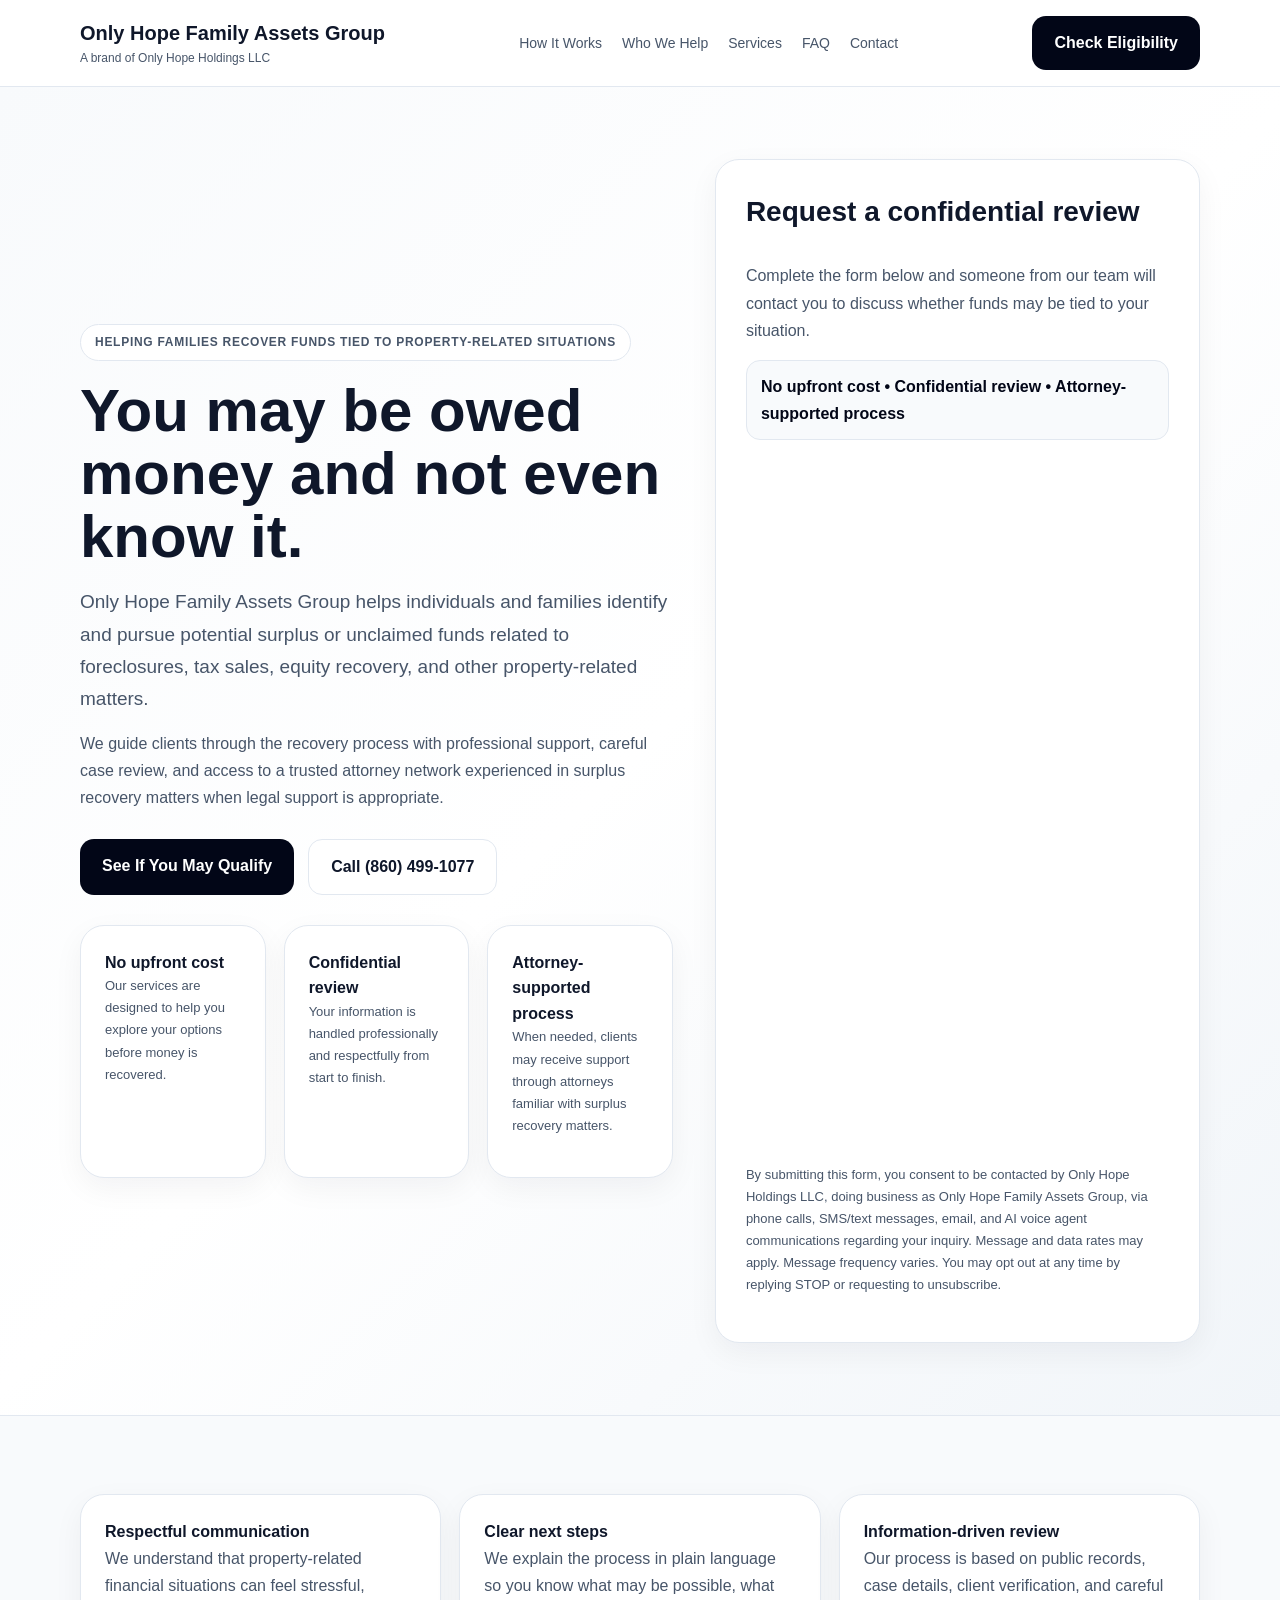
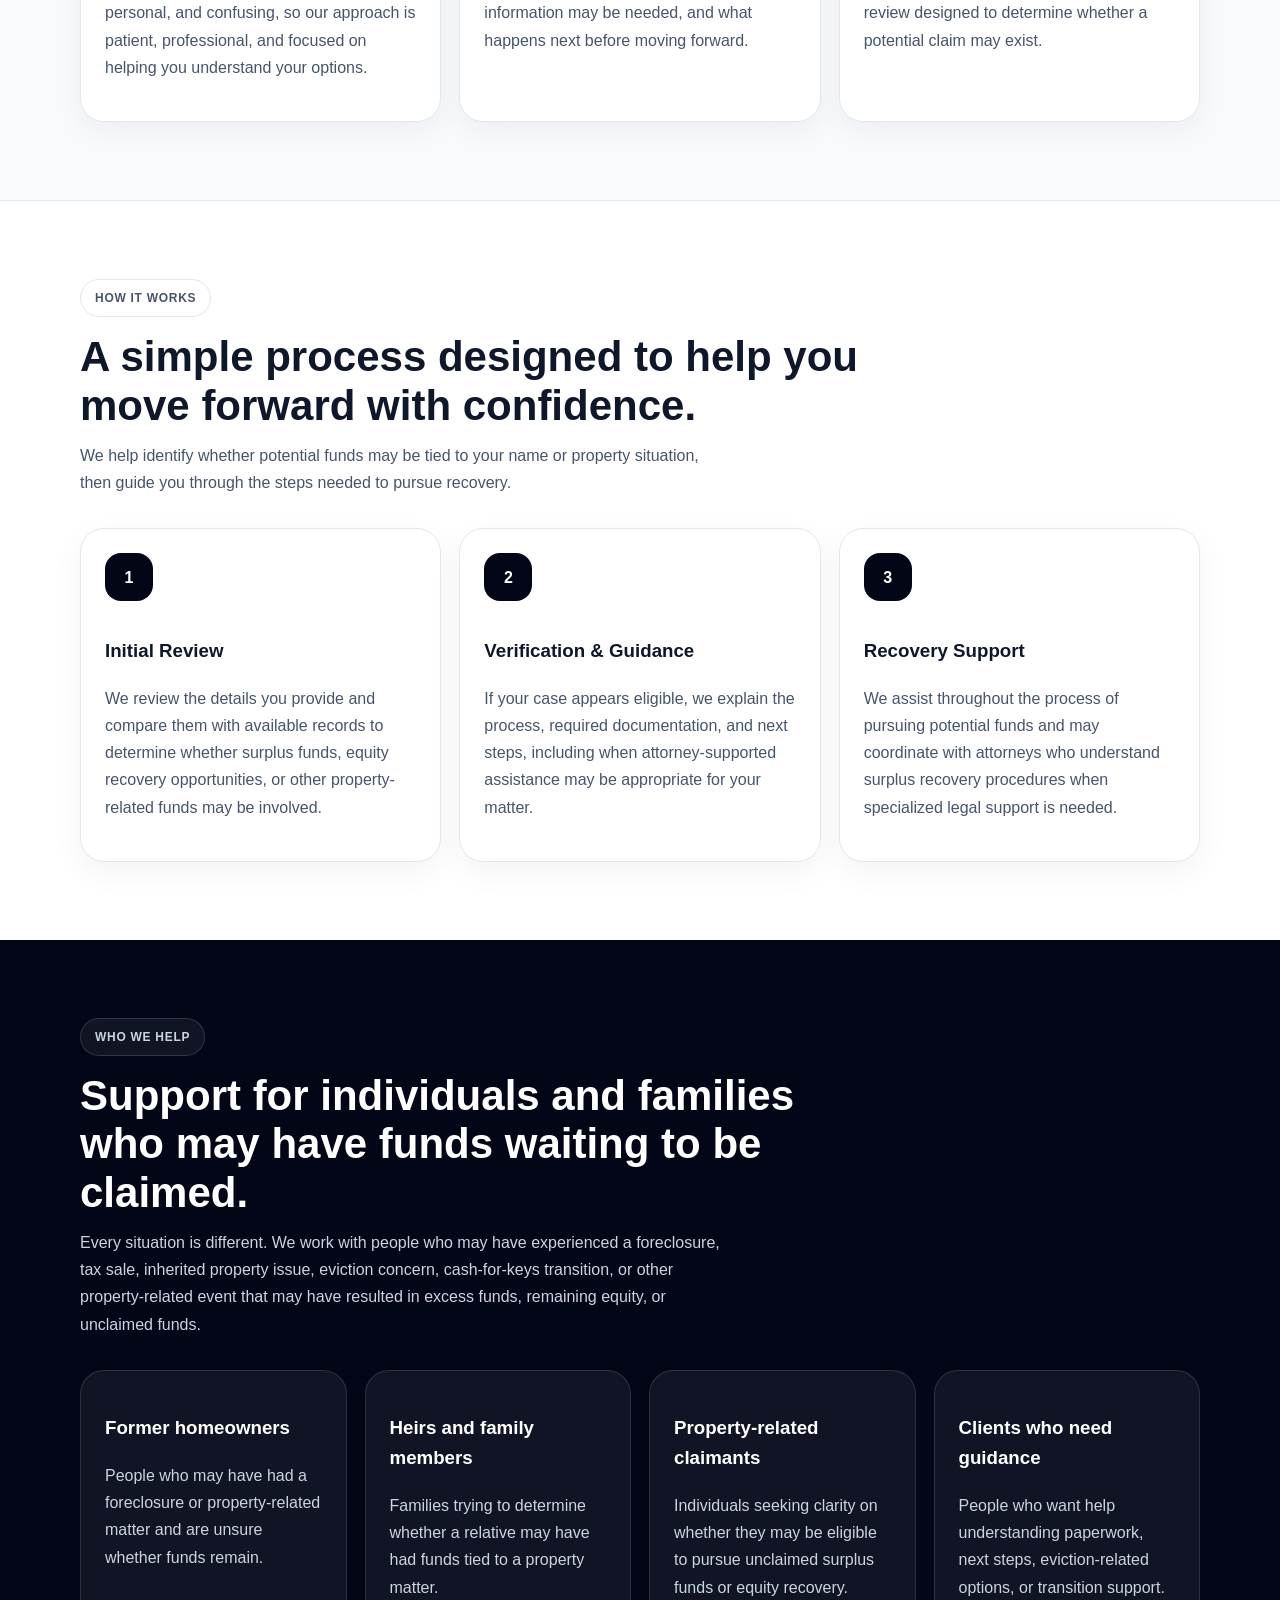
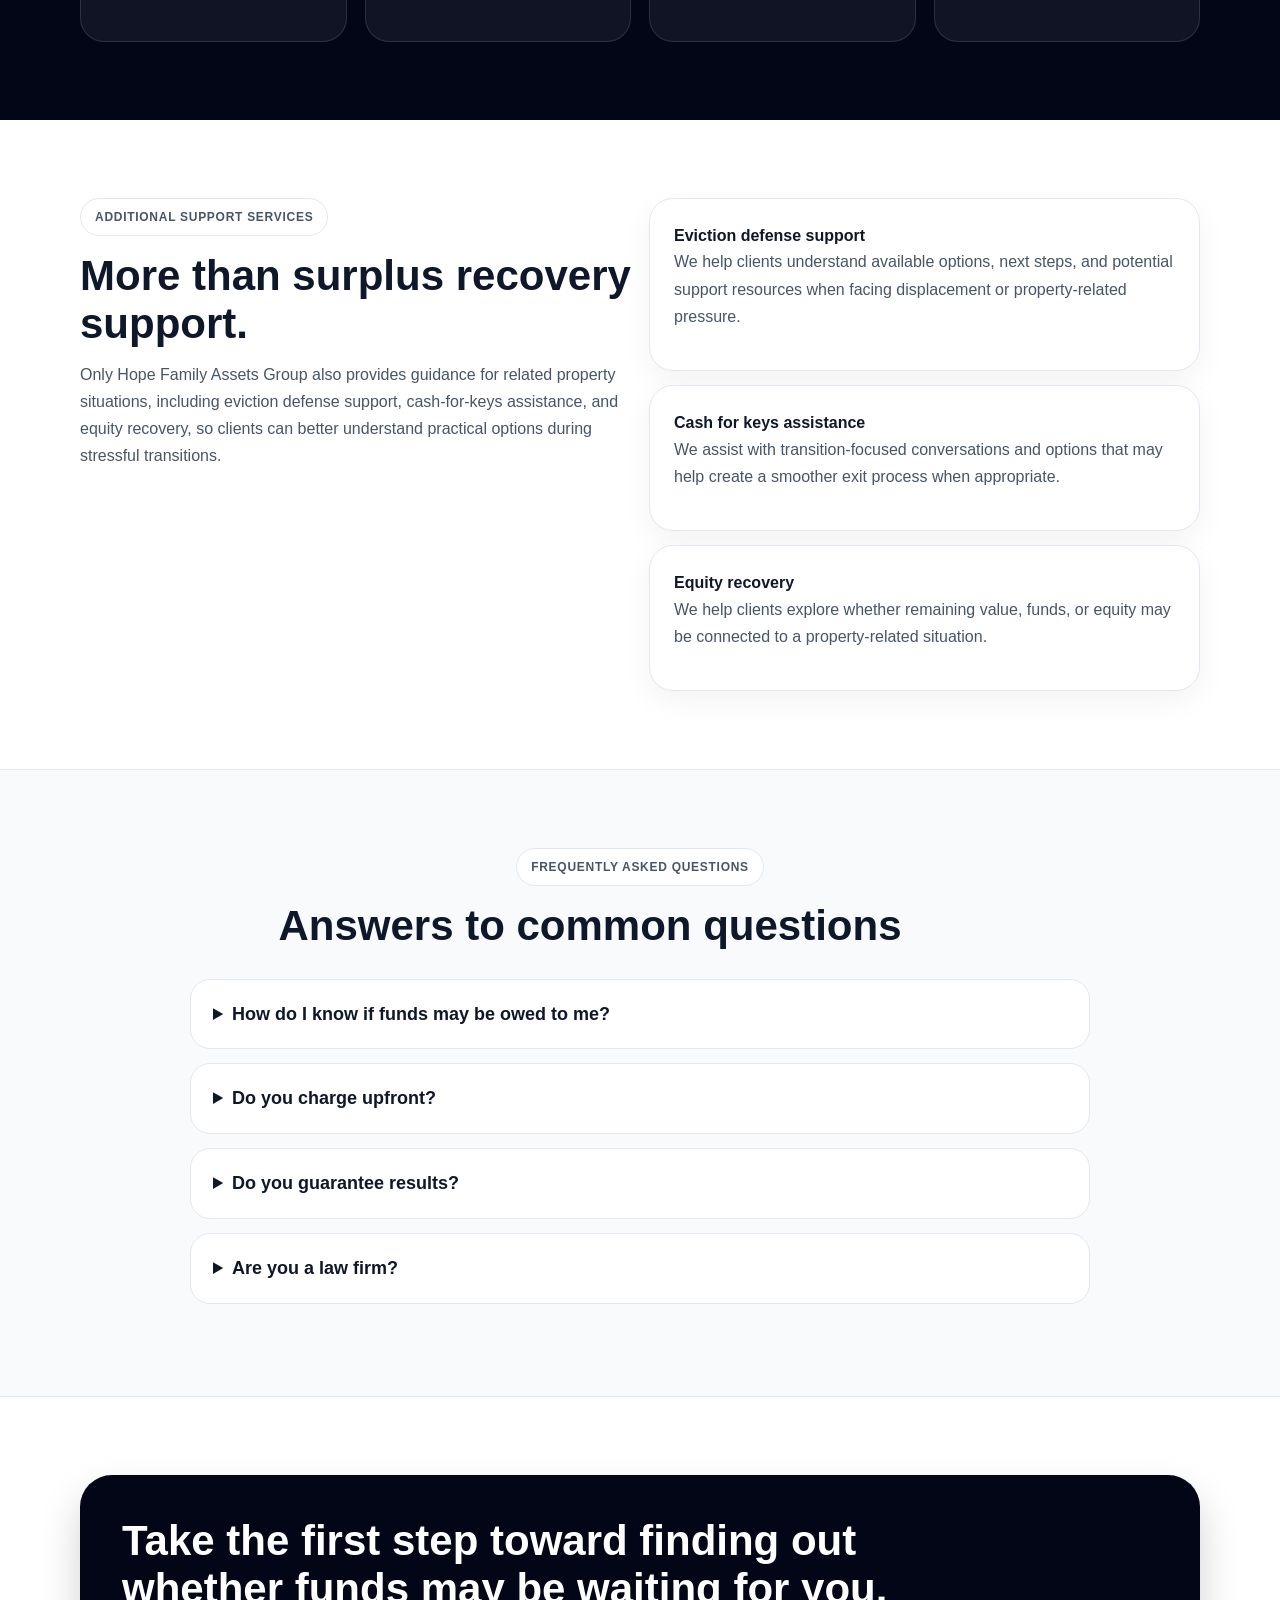
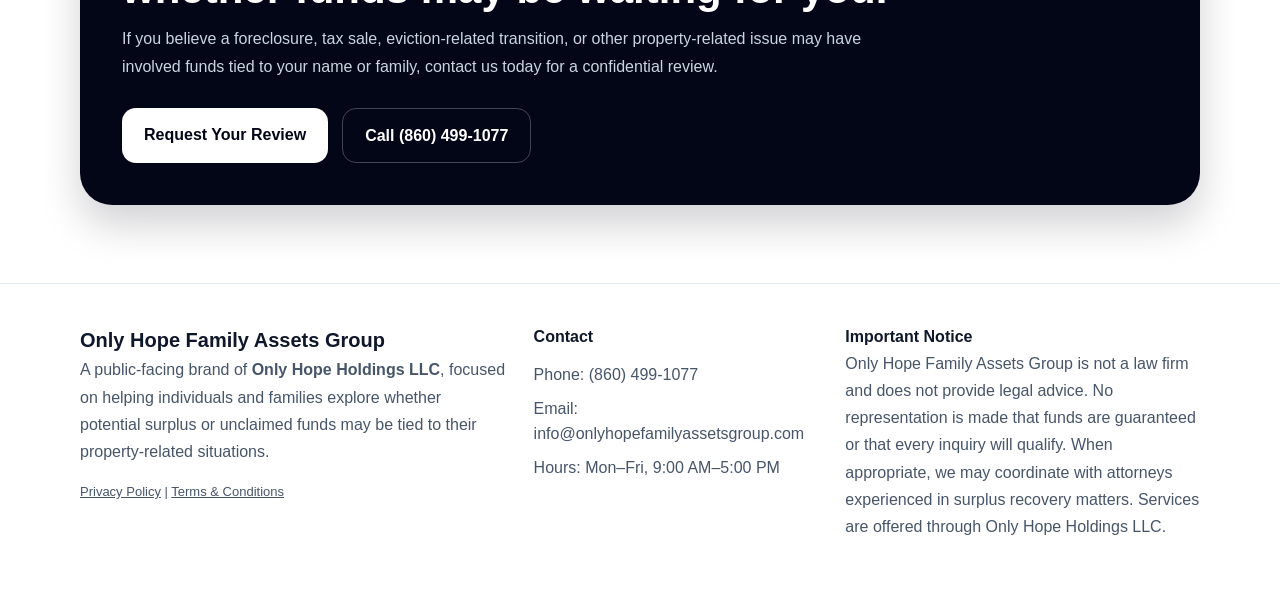
==== index.html @ c2cfd5d0 "Update index.html" ====
<!DOCTYPE html>
<html lang="en">
<head>
  <meta charset="UTF-8" />
  <meta name="viewport" content="width=device-width, initial-scale=1.0" />
  <title>Only Hope Family Assets Group | Surplus Funds & Recovery</title>
  <meta name="description" content="Discover if you may be owed surplus funds from a property. Only Hope Family Assets Group provides professional asset recovery with no upfront costs." />
  <style>
    :root {
      --bg: #ffffff;
      --text: #0f172a;
      --muted: #475569;
      --light: #f8fafc;
      --border: #e2e8f0;
      --dark: #020617;
      --card: #ffffff;
      --gold: #C9A14A;
    }
    * { box-sizing: border-box; }
    html { scroll-behavior: smooth; }
    body { margin: 0; font-family: Arial, Helvetica, sans-serif; background: var(--bg); color: var(--text); line-height: 1.6; }
    a { color: inherit; text-decoration: none; }
    p { max-width: 700px; line-height: 1.7; margin: 0 0 16px; }
    h1, h2 { max-width: 800px; }
    .container { width: min(1120px, calc(100% - 32px)); margin: 0 auto; }
    .btn { display: inline-block; padding: 14px 22px; border-radius: 14px; font-weight: 700; transition: 0.2s ease; }
    .btn-dark { background: var(--dark); color: white; }
    .btn-dark:hover, .btn-light:hover, .btn-outline:hover { opacity: 0.92; transform: translateY(-1px); }
    .btn-light { background: white; color: var(--dark); }
    .btn-outline { border: 1px solid var(--border); background: white; color: var(--text); }
    .topbar { position: sticky; top: 0; background: rgba(255,255,255,0.96); backdrop-filter: blur(10px); border-bottom: 1px solid var(--border); z-index: 10; }
    .topbar-inner { display: flex; align-items: center; justify-content: space-between; gap: 20px; padding: 16px 0; }
    .brand-title { font-size: 20px; font-weight: 800; }
    .brand-sub { font-size: 12px; color: var(--muted); }
    nav { display: flex; gap: 20px; font-size: 14px; color: var(--muted); flex-wrap: wrap; }
    .hero { background: linear-gradient(135deg, #f8fafc 0%, #ffffff 50%, #f1f5f9 100%); padding: 72px 0; }
    .hero-grid { display: grid; grid-template-columns: 1.1fr 0.9fr; gap: 42px; align-items: center; }
    .eyebrow { display: inline-block; padding: 8px 14px; border: 1px solid var(--border); border-radius: 999px; background: white; font-size: 12px; color: var(--muted); font-weight: 700; text-transform: uppercase; letter-spacing: 0.06em; }
    h1 { font-size: clamp(38px, 5vw, 60px); line-height: 1.05; margin: 18px 0; }
    h2 { font-size: clamp(28px, 4vw, 42px); line-height: 1.15; margin: 0 0 12px; }
    .lead { font-size: 19px; color: var(--muted); margin-bottom: 14px; max-width: 650px; }
    .sublead { color: var(--muted); font-size: 16px; max-width: 650px; }
    .hero-actions { display: flex; gap: 14px; flex-wrap: wrap; margin-top: 28px; }
    .mini-grid, .three-grid, .four-grid, .two-grid { display: grid; gap: 18px; }
    .mini-grid { grid-template-columns: repeat(3, 1fr); margin-top: 30px; }
    .three-grid { grid-template-columns: repeat(3, 1fr); }
    .four-grid { grid-template-columns: repeat(4, 1fr); }
    .two-grid { grid-template-columns: repeat(2, 1fr); align-items: start; }
    .card { background: var(--card); border: 1px solid var(--border); border-radius: 24px; padding: 24px; box-shadow: 0 10px 30px rgba(15, 23, 42, 0.05); }
    .card p { max-width: 100%; }
    .contact-card { padding: 30px; }
    .contact-card h3 { margin-top: 0; font-size: 28px; }
    .highlight { font-weight: bold; color: #020617; background: #f8fafc; border: 1px solid #e2e8f0; padding: 12px 14px; border-radius: 14px; max-width: 100%; }
    .tally-form-wrapper { width: 100%; overflow: hidden; border-radius: 18px; margin-top: 16px; background: white; }
    .muted { color: var(--muted); }
    .small { font-size: 13px; }
    .section { padding: 78px 0; }
    .section-light { background: var(--light); border-top: 1px solid var(--border); border-bottom: 1px solid var(--border); }
    .dark-section { background: var(--dark); color: white; }
    .dark-section .muted, .dark-section p { color: #cbd5e1; }
    .dark-card { background: rgba(255,255,255,0.06); border: 1px solid rgba(255,255,255,0.12); border-radius: 24px; padding: 24px; }
    .num { width: 48px; height: 48px; border-radius: 16px; background: var(--dark); color: white; display: inline-flex; align-items: center; justify-content: center; font-weight: 800; margin-bottom: 16px; }
    details { background: white; border: 1px solid var(--border); border-radius: 20px; padding: 20px 22px; margin-bottom: 14px; }
    summary { cursor: pointer; font-weight: 700; font-size: 18px; }
    .cta-box { background: var(--dark); color: white; border-radius: 32px; padding: 42px; box-shadow: 0 20px 40px rgba(2, 6, 23, 0.18); }
    .footer { border-top: 1px solid var(--border); background: white; padding: 40px 0; }
    .footer-grid { display: grid; grid-template-columns: 1.2fr 0.8fr 1fr; gap: 28px; }
    ul.clean { list-style: none; padding: 0; margin: 12px 0 0; }
    ul.clean li { margin-bottom: 8px; }
    .legal-links { margin-top: 16px; }
    .legal-links a { text-decoration: underline; }
    @media (max-width: 960px) {
      .hero-grid, .two-grid, .footer-grid, .four-grid, .three-grid, .mini-grid { grid-template-columns: 1fr; }
      nav { display: none; }
      .topbar-inner { align-items: flex-start; }
      .cta-box { padding: 28px; }
    }
  </style>
</head>
<body>
  <header class="topbar">
    <div class="container topbar-inner">
      <div>
        <div class="brand-title">Only Hope Family Assets Group</div>
        <div class="brand-sub">A brand of Only Hope Holdings LLC</div>
      </div>
      <nav>
        <a href="#how-it-works">How It Works</a>
        <a href="#who-we-help">Who We Help</a>
        <a href="#services">Services</a>
        <a href="#faq">FAQ</a>
        <a href="#contact">Contact</a>
      </nav>
      <a href="#contact" class="btn btn-dark">Check Eligibility</a>
    </div>
  </header>

  <section class="hero">
    <div class="container hero-grid">
      <div>
        <div class="eyebrow">Helping families recover funds tied to property-related situations</div>
        <h1>You may be owed money and not even know it.</h1>
        <p class="lead">Only Hope Family Assets Group helps individuals and families identify and pursue potential surplus or unclaimed funds related to foreclosures, tax sales, equity recovery, and other property-related matters.</p>
        <p class="sublead">We guide clients through the recovery process with professional support, careful case review, and access to a trusted attorney network experienced in surplus recovery matters when legal support is appropriate.</p>
        <div class="hero-actions">
          <a href="#contact" class="btn btn-dark">See If You May Qualify</a>
          <a href="tel:+18604991077" class="btn btn-outline">Call (860) 499-1077</a>
        </div>
        <div class="mini-grid">
          <div class="card"><strong>No upfront cost</strong><p class="small muted">Our services are designed to help you explore your options before money is recovered.</p></div>
          <div class="card"><strong>Confidential review</strong><p class="small muted">Your information is handled professionally and respectfully from start to finish.</p></div>
          <div class="card"><strong>Attorney-supported process</strong><p class="small muted">When needed, clients may receive support through attorneys familiar with surplus recovery matters.</p></div>
        </div>
      </div>

      <div id="contact" class="card contact-card">
        <h3>Request a confidential review</h3>
        <p class="muted">Complete the form below and someone from our team will contact you to discuss whether funds may be tied to your situation.</p>
        <p class="highlight">No upfront cost • Confidential review • Attorney-supported process</p>
        <div class="tally-form-wrapper">
          <iframe data-tally-src="https://tally.so/embed/Np4evQ?alignLeft=1&hideTitle=1&transparentBackground=1&dynamicHeight=1" loading="lazy" width="100%" height="700" frameborder="0" marginheight="0" marginwidth="0" title="Only Hope Family Assets Group Confidential Review Form"></iframe>
        </div>
        <p class="small muted">By submitting this form, you consent to be contacted by Only Hope Holdings LLC, doing business as Only Hope Family Assets Group, via phone calls, SMS/text messages, email, and AI voice agent communications regarding your inquiry. Message and data rates may apply. Message frequency varies. You may opt out at any time by replying STOP or requesting to unsubscribe.</p>
      </div>
    </div>
  </section>

  <section class="section section-light">
    <div class="container three-grid">
      <div class="card"><strong>Respectful communication</strong><p class="muted">We understand that property-related financial situations can feel stressful, personal, and confusing, so our approach is patient, professional, and focused on helping you understand your options.</p></div>
      <div class="card"><strong>Clear next steps</strong><p class="muted">We explain the process in plain language so you know what may be possible, what information may be needed, and what happens next before moving forward.</p></div>
      <div class="card"><strong>Information-driven review</strong><p class="muted">Our process is based on public records, case details, client verification, and careful review designed to determine whether a potential claim may exist.</p></div>
    </div>
  </section>

  <section class="section" id="how-it-works">
    <div class="container">
      <p class="eyebrow">How it works</p>
      <h2>A simple process designed to help you move forward with confidence.</h2>
      <p class="sublead">We help identify whether potential funds may be tied to your name or property situation, then guide you through the steps needed to pursue recovery.</p>
      <div class="three-grid" style="margin-top:32px;">
        <div class="card"><div class="num">1</div><h3>Initial Review</h3><p class="muted">We review the details you provide and compare them with available records to determine whether surplus funds, equity recovery opportunities, or other property-related funds may be involved.</p></div>
        <div class="card"><div class="num">2</div><h3>Verification & Guidance</h3><p class="muted">If your case appears eligible, we explain the process, required documentation, and next steps, including when attorney-supported assistance may be appropriate for your matter.</p></div>
        <div class="card"><div class="num">3</div><h3>Recovery Support</h3><p class="muted">We assist throughout the process of pursuing potential funds and may coordinate with attorneys who understand surplus recovery procedures when specialized legal support is needed.</p></div>
      </div>
    </div>
  </section>

  <section class="section dark-section" id="who-we-help">
    <div class="container">
      <p class="eyebrow" style="background:rgba(255,255,255,0.06); color:#cbd5e1; border-color:rgba(255,255,255,0.14);">Who we help</p>
      <h2>Support for individuals and families who may have funds waiting to be claimed.</h2>
      <p class="sublead" style="color:#cbd5e1;">Every situation is different. We work with people who may have experienced a foreclosure, tax sale, inherited property issue, eviction concern, cash-for-keys transition, or other property-related event that may have resulted in excess funds, remaining equity, or unclaimed funds.</p>
      <div class="four-grid" style="margin-top:32px;">
        <div class="dark-card"><h3>Former homeowners</h3><p>People who may have had a foreclosure or property-related matter and are unsure whether funds remain.</p></div>
        <div class="dark-card"><h3>Heirs and family members</h3><p>Families trying to determine whether a relative may have had funds tied to a property matter.</p></div>
        <div class="dark-card"><h3>Property-related claimants</h3><p>Individuals seeking clarity on whether they may be eligible to pursue unclaimed surplus funds or equity recovery.</p></div>
        <div class="dark-card"><h3>Clients who need guidance</h3><p>People who want help understanding paperwork, next steps, eviction-related options, or transition support.</p></div>
      </div>
    </div>
  </section>

  <section class="section" id="services">
    <div class="container two-grid">
      <div>
        <p class="eyebrow">Additional support services</p>
        <h2>More than surplus recovery support.</h2>
        <p class="sublead">Only Hope Family Assets Group also provides guidance for related property situations, including eviction defense support, cash-for-keys assistance, and equity recovery, so clients can better understand practical options during stressful transitions.</p>
      </div>
      <div>
        <div class="card"><strong>Eviction defense support</strong><p class="muted">We help clients understand available options, next steps, and potential support resources when facing displacement or property-related pressure.</p></div>
        <div class="card" style="margin-top:14px;"><strong>Cash for keys assistance</strong><p class="muted">We assist with transition-focused conversations and options that may help create a smoother exit process when appropriate.</p></div>
        <div class="card" style="margin-top:14px;"><strong>Equity recovery</strong><p class="muted">We help clients explore whether remaining value, funds, or equity may be connected to a property-related situation.</p></div>
      </div>
    </div>
  </section>

  <section class="section section-light" id="faq">
    <div class="container" style="max-width:900px;">
      <div style="text-align:center; margin-bottom:28px;"><p class="eyebrow">Frequently asked questions</p><h2>Answers to common questions</h2></div>
      <details><summary>How do I know if funds may be owed to me?</summary><p class="muted">If your situation involves a foreclosure, tax sale, inherited property issue, equity concern, or another property-related matter, there may be funds tied to the case. We review available details and help determine whether a next step makes sense.</p></details>
      <details><summary>Do you charge upfront?</summary><p class="muted">Our services are offered with no upfront cost. Specific terms are discussed before engagement so you understand how the process works before moving forward.</p></details>
      <details><summary>Do you guarantee results?</summary><p class="muted">No. Every matter is different, and outcomes depend on the facts, documentation, county procedures, and applicable requirements. We never promise guaranteed results.</p></details>
      <details><summary>Are you a law firm?</summary><p class="muted">No. Only Hope Family Assets Group is not a law firm and does not provide legal advice. We provide professional recovery support and may coordinate with attorneys experienced in surplus recovery matters when legal assistance is appropriate.</p></details>
    </div>
  </section>

  <section class="section">
    <div class="container cta-box">
      <h2>Take the first step toward finding out whether funds may be waiting for you.</h2>
      <p style="color:#cbd5e1; max-width:760px;">If you believe a foreclosure, tax sale, eviction-related transition, or other property-related issue may have involved funds tied to your name or family, contact us today for a confidential review.</p>
      <div class="hero-actions">
        <a href="#contact" class="btn btn-light">Request Your Review</a>
        <a href="tel:+18604991077" class="btn btn-outline" style="border-color:rgba(255,255,255,0.25); background:transparent; color:white;">Call (860) 499-1077</a>
      </div>
    </div>
  </section>

  <footer class="footer">
    <div class="container footer-grid">
      <div>
        <div class="brand-title">Only Hope Family Assets Group</div>
        <p class="muted">A public-facing brand of <strong>Only Hope Holdings LLC</strong>, focused on helping individuals and families explore whether potential surplus or unclaimed funds may be tied to their property-related situations.</p>
        <p class="small muted legal-links"><a href="/privacy-policy.html">Privacy Policy</a> | <a href="/terms.html">Terms & Conditions</a></p>
      </div>
      <div>
        <strong>Contact</strong>
        <ul class="clean muted">
          <li>Phone: (860) 499-1077</li>
          <li>Email: info@onlyhopefamilyassetsgroup.com</li>
          <li>Hours: Mon–Fri, 9:00 AM–5:00 PM</li>
        </ul>
      </div>
      <div>
        <strong>Important Notice</strong>
        <p class="muted">Only Hope Family Assets Group is not a law firm and does not provide legal advice. No representation is made that funds are guaranteed or that every inquiry will qualify. When appropriate, we may coordinate with attorneys experienced in surplus recovery matters. Services are offered through Only Hope Holdings LLC.</p>
      </div>
    </div>
  </footer>

  <script>
    var d=document,w="https://tally.so/widgets/embed.js",v=function(){if(typeof Tally!=="undefined"){Tally.loadEmbeds();}else{d.querySelectorAll("iframe[data-tally-src]:not([src])").forEach(function(e){e.src=e.dataset.tallySrc;});}};
    if(typeof Tally!=="undefined"){v();}else if(d.querySelector('script[src="'+w+'"]')==null){var s=d.createElement("script");s.src=w;s.onload=v;s.onerror=v;d.body.appendChild(s);}
  </script>
</body>
</html>
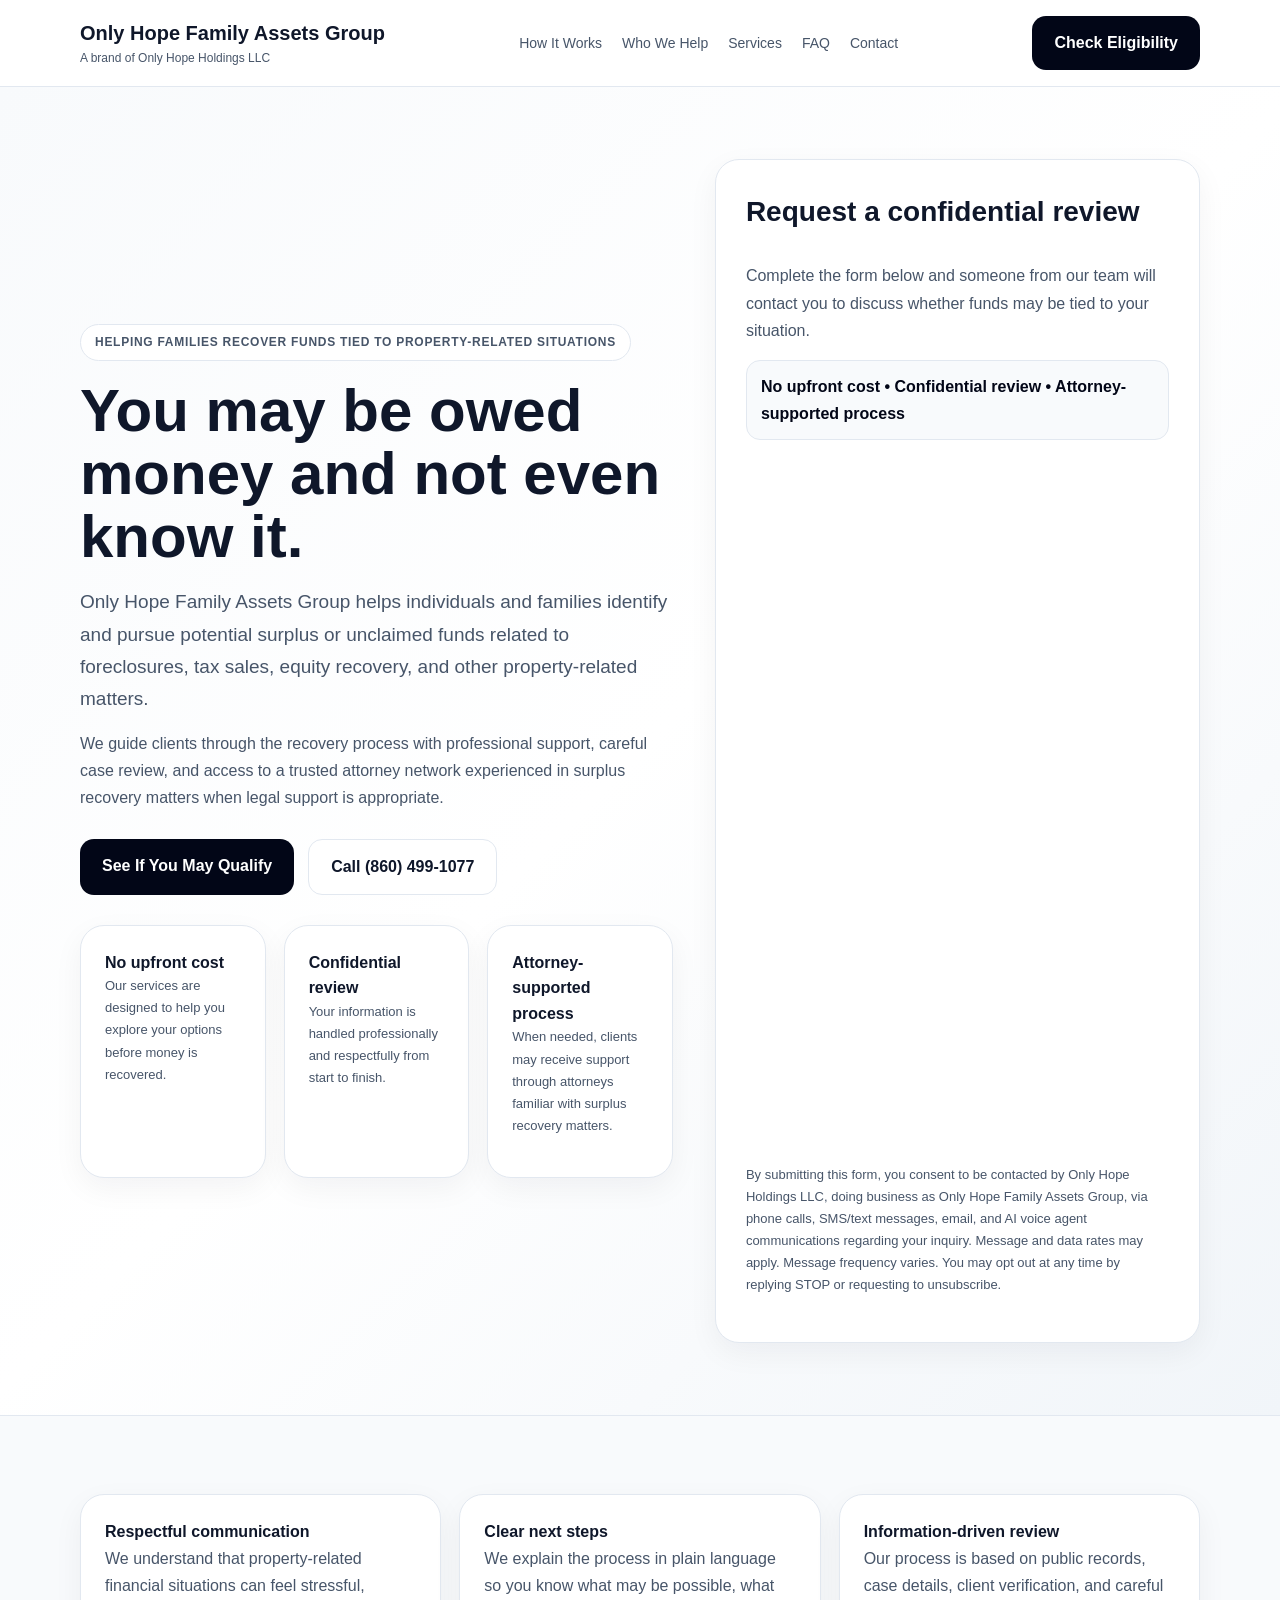
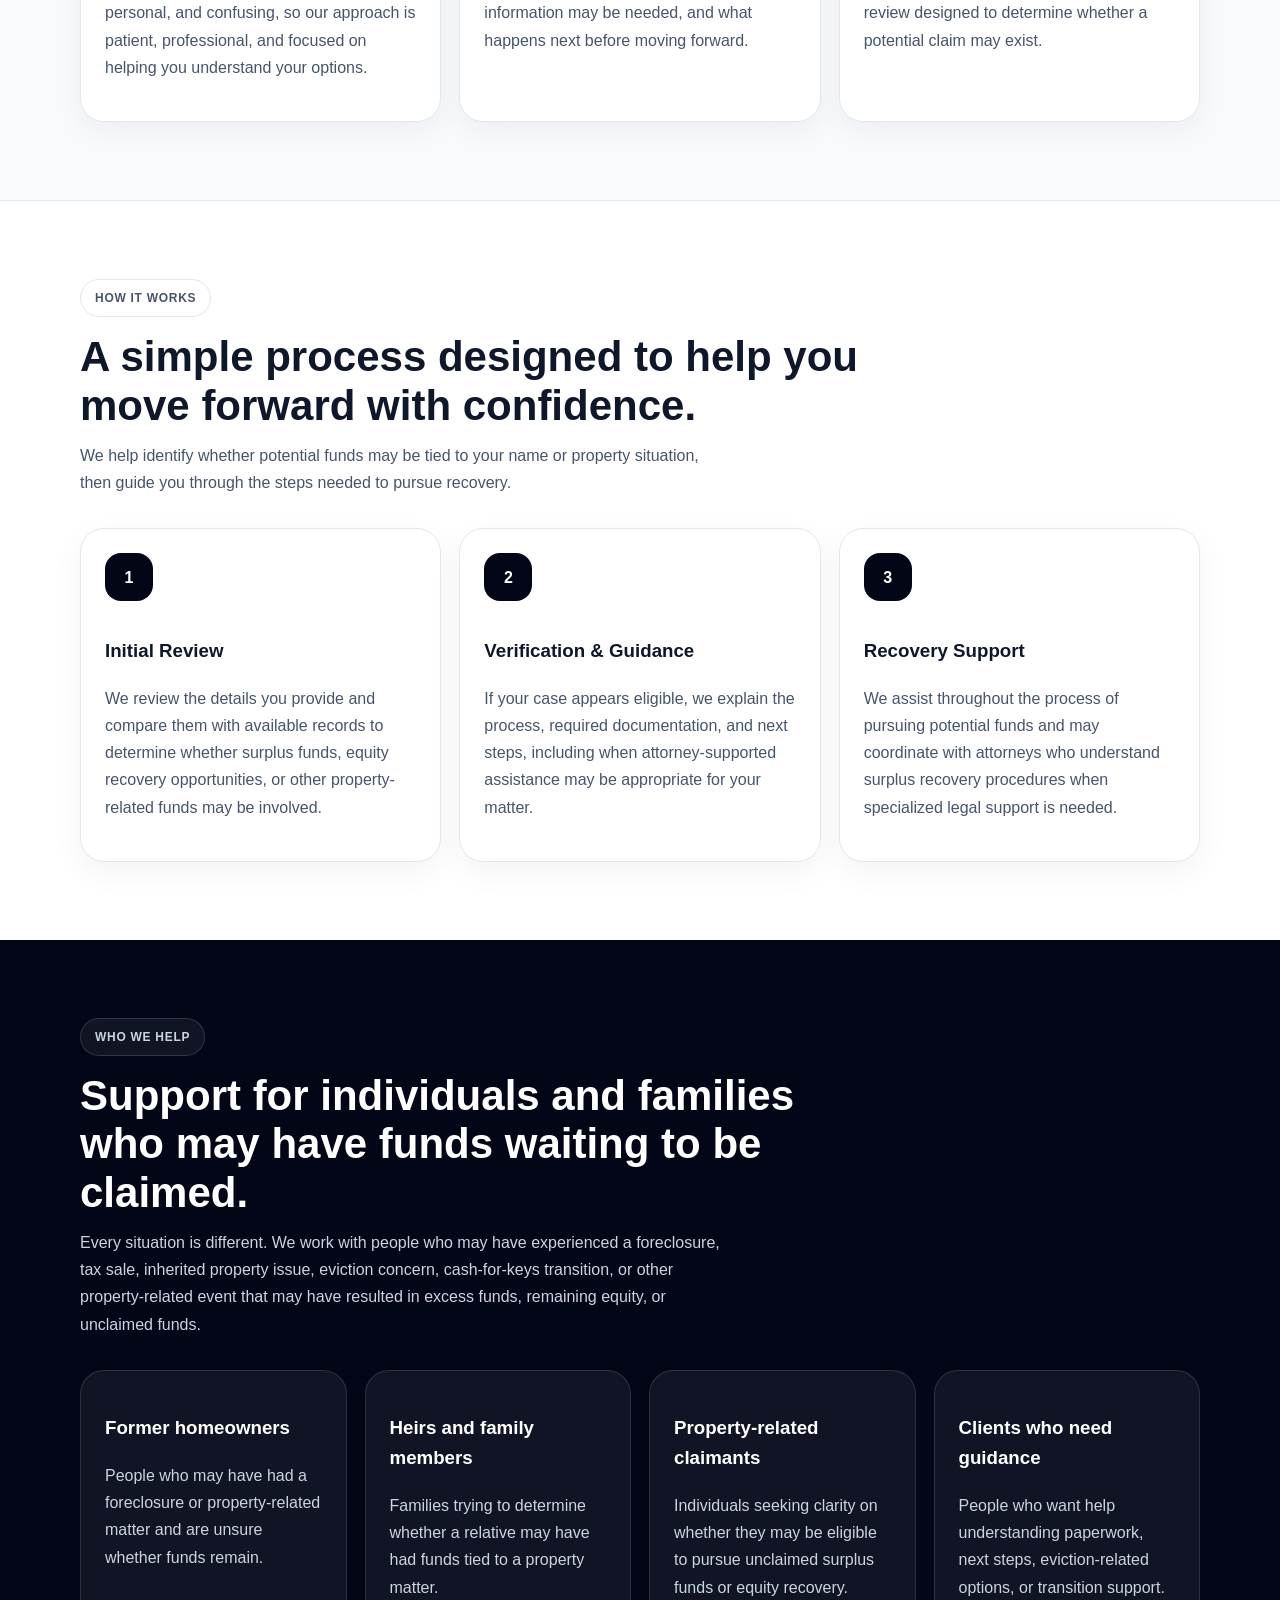
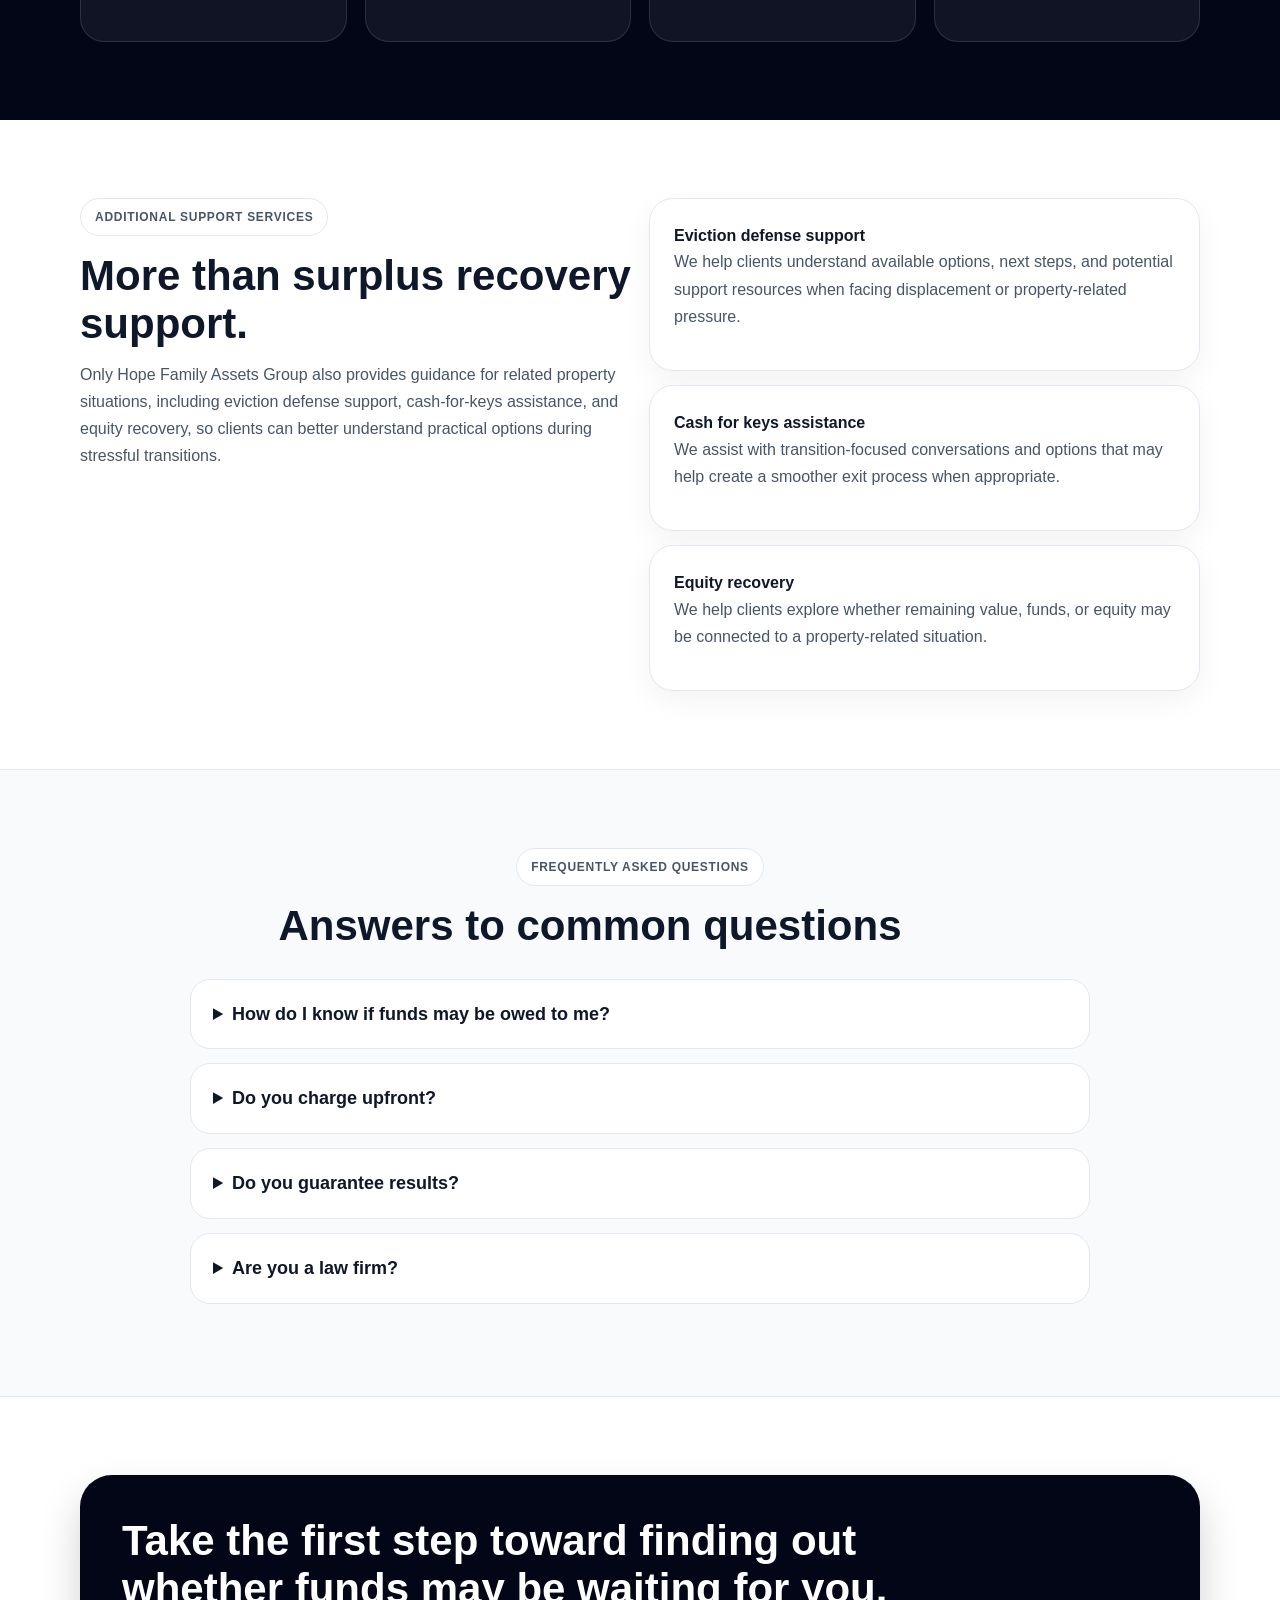
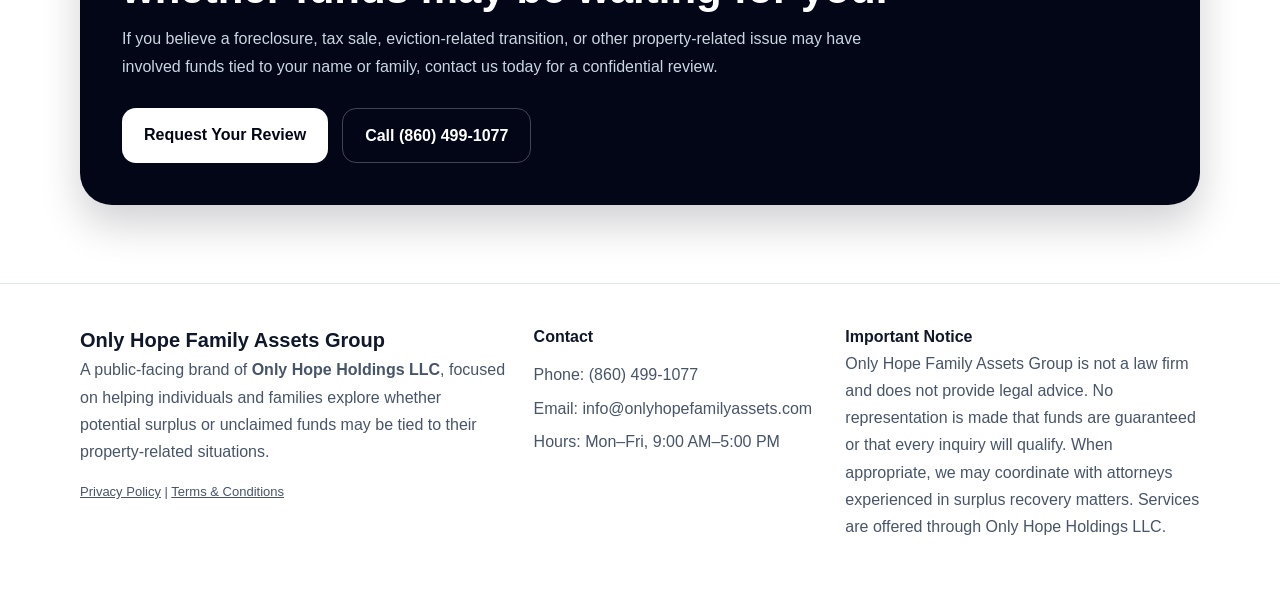
==== commit 3cf5d08a: "Update index.html" ====
--- a/index.html
+++ b/index.html
@@ -207,7 +207,7 @@
         <strong>Contact</strong>
         <ul class="clean muted">
           <li>Phone: (860) 499-1077</li>
-          <li>Email: info@onlyhopefamilyassetsgroup.com</li>
+          <li>Email: info@onlyhopefamilyassets.com</li>
           <li>Hours: Mon–Fri, 9:00 AM–5:00 PM</li>
         </ul>
       </div>
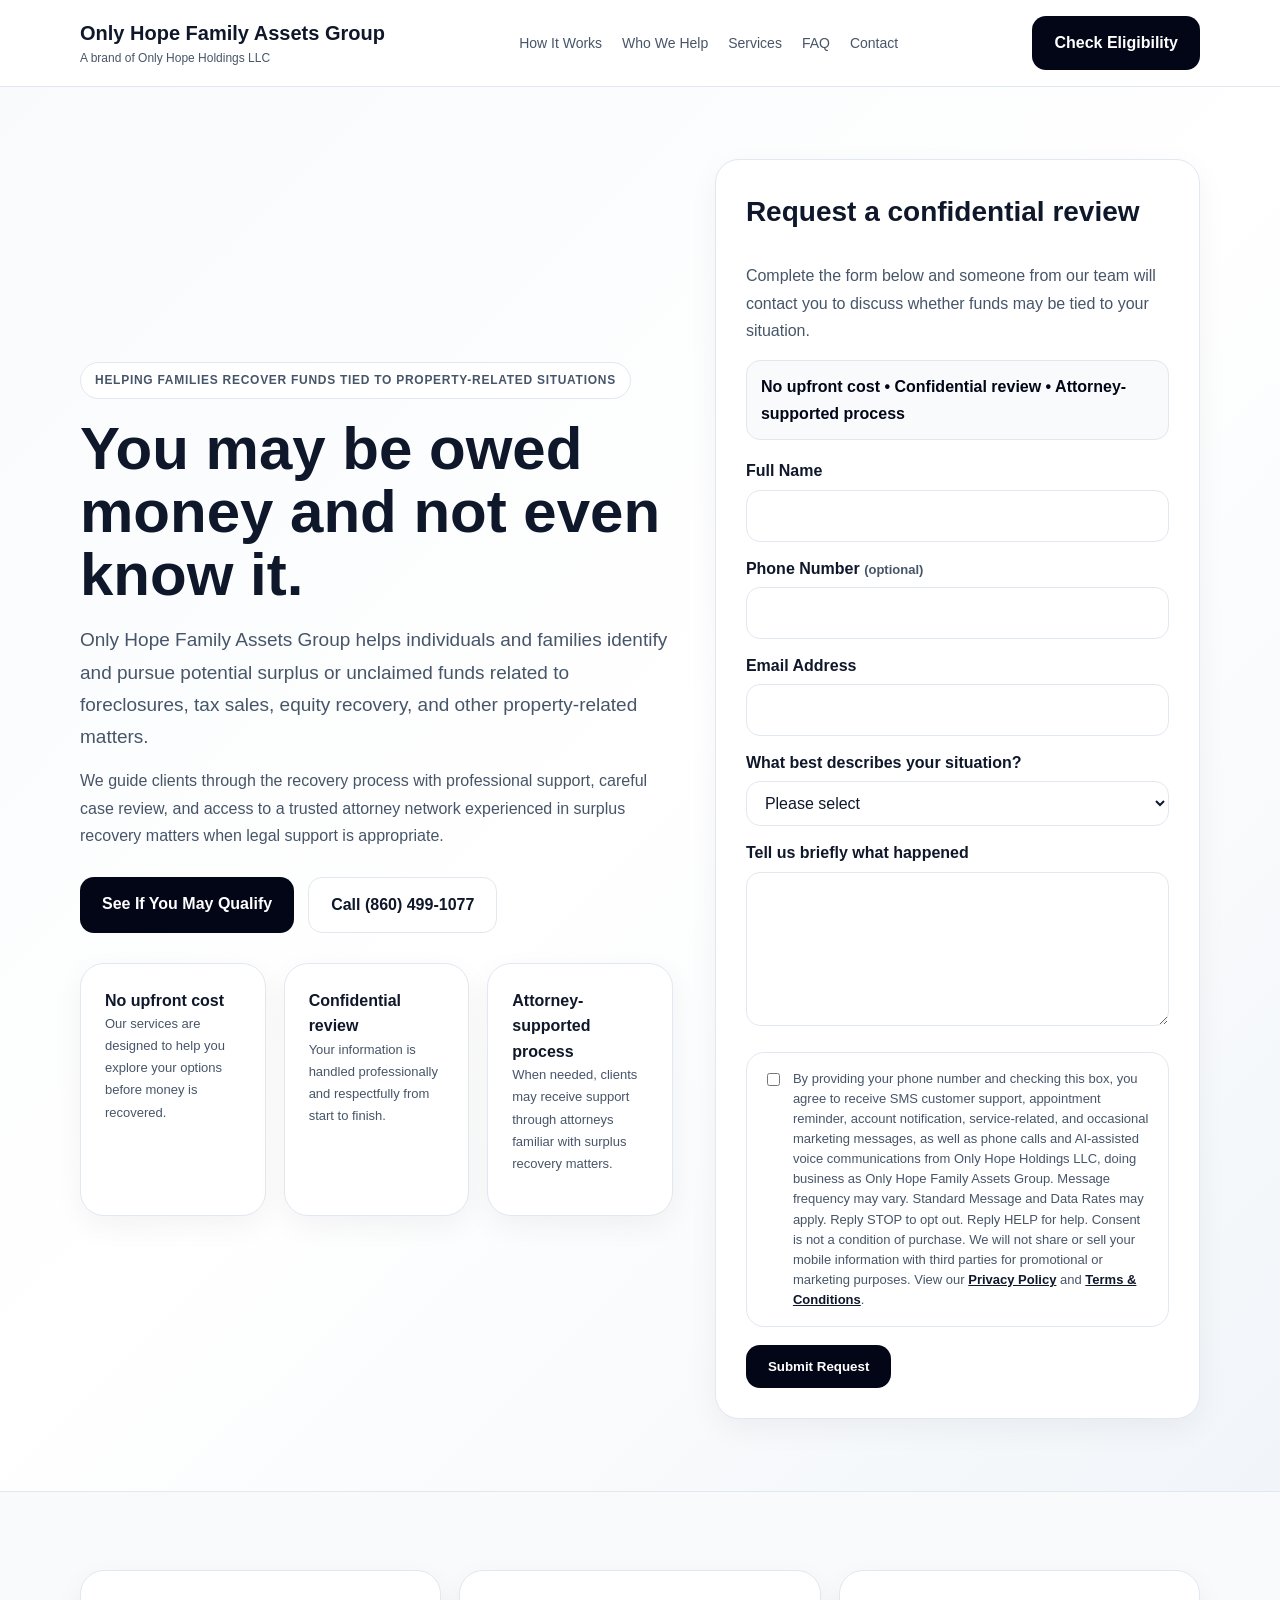
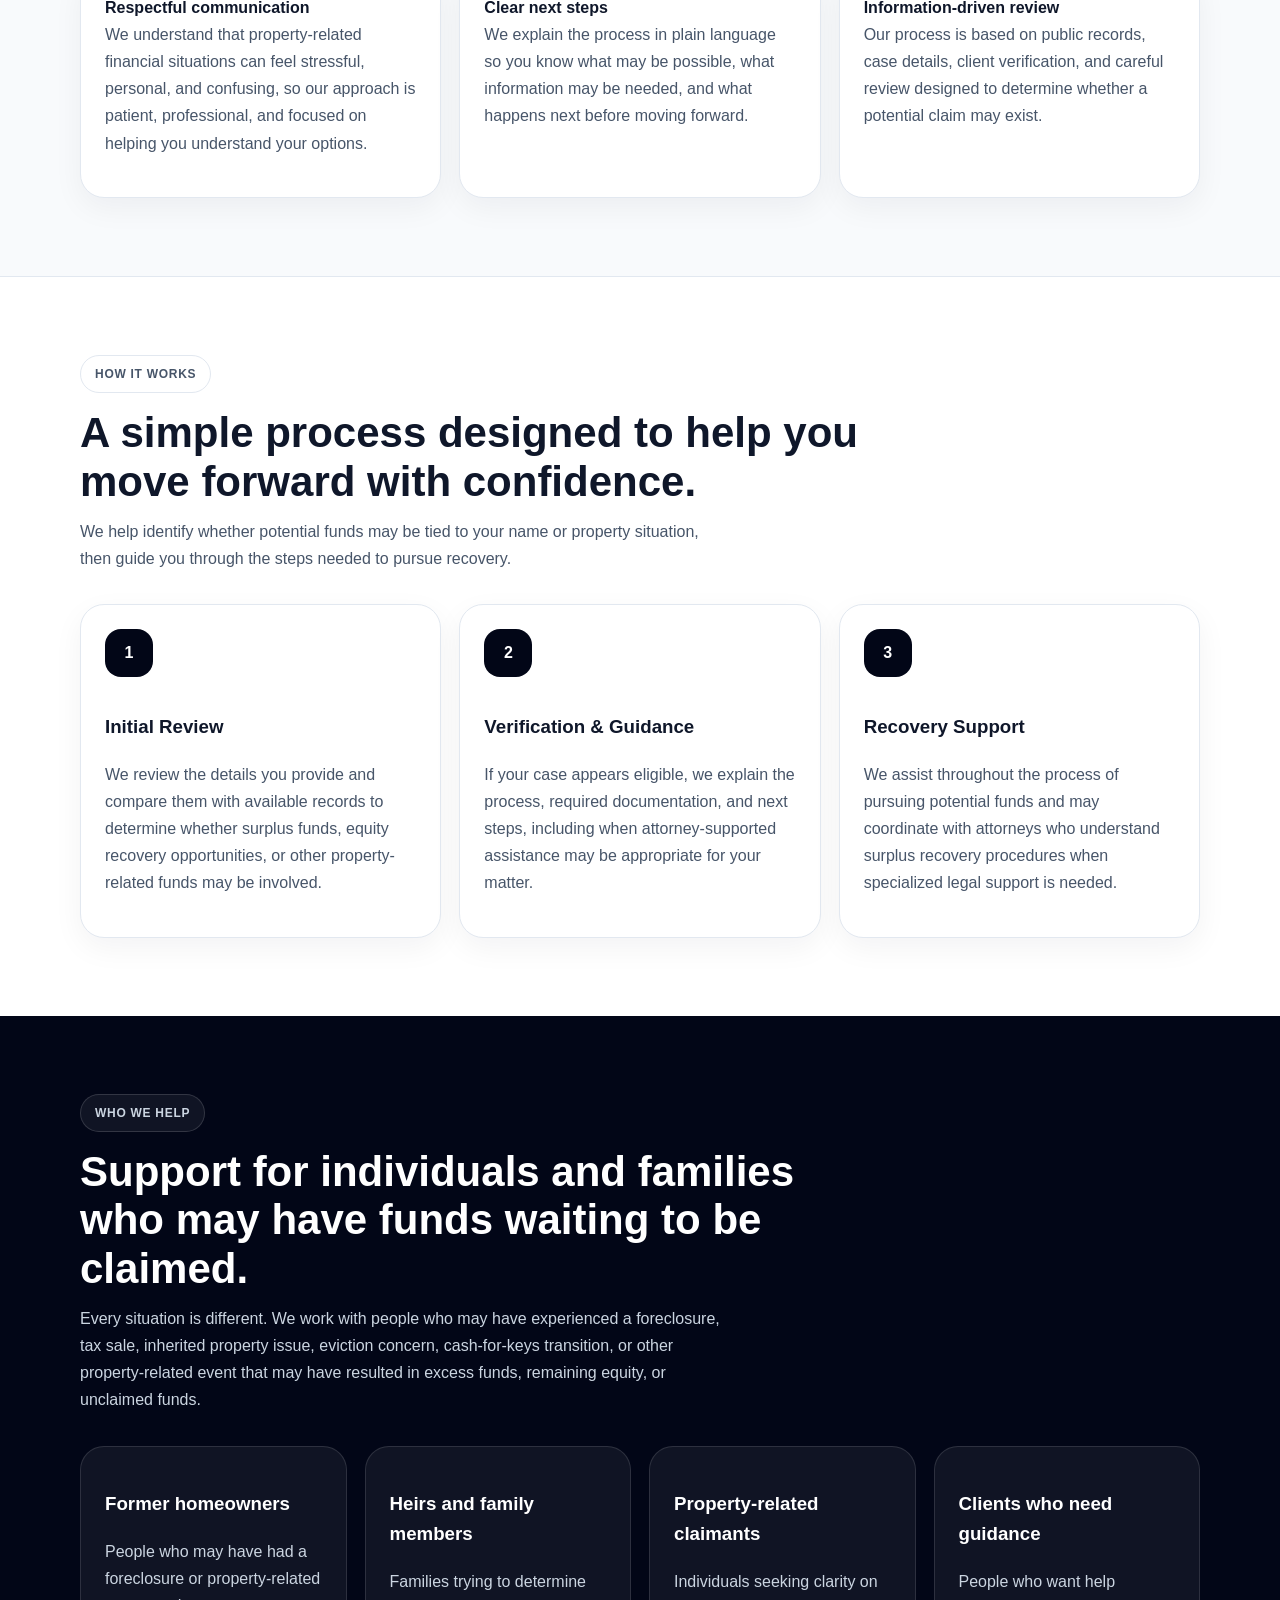
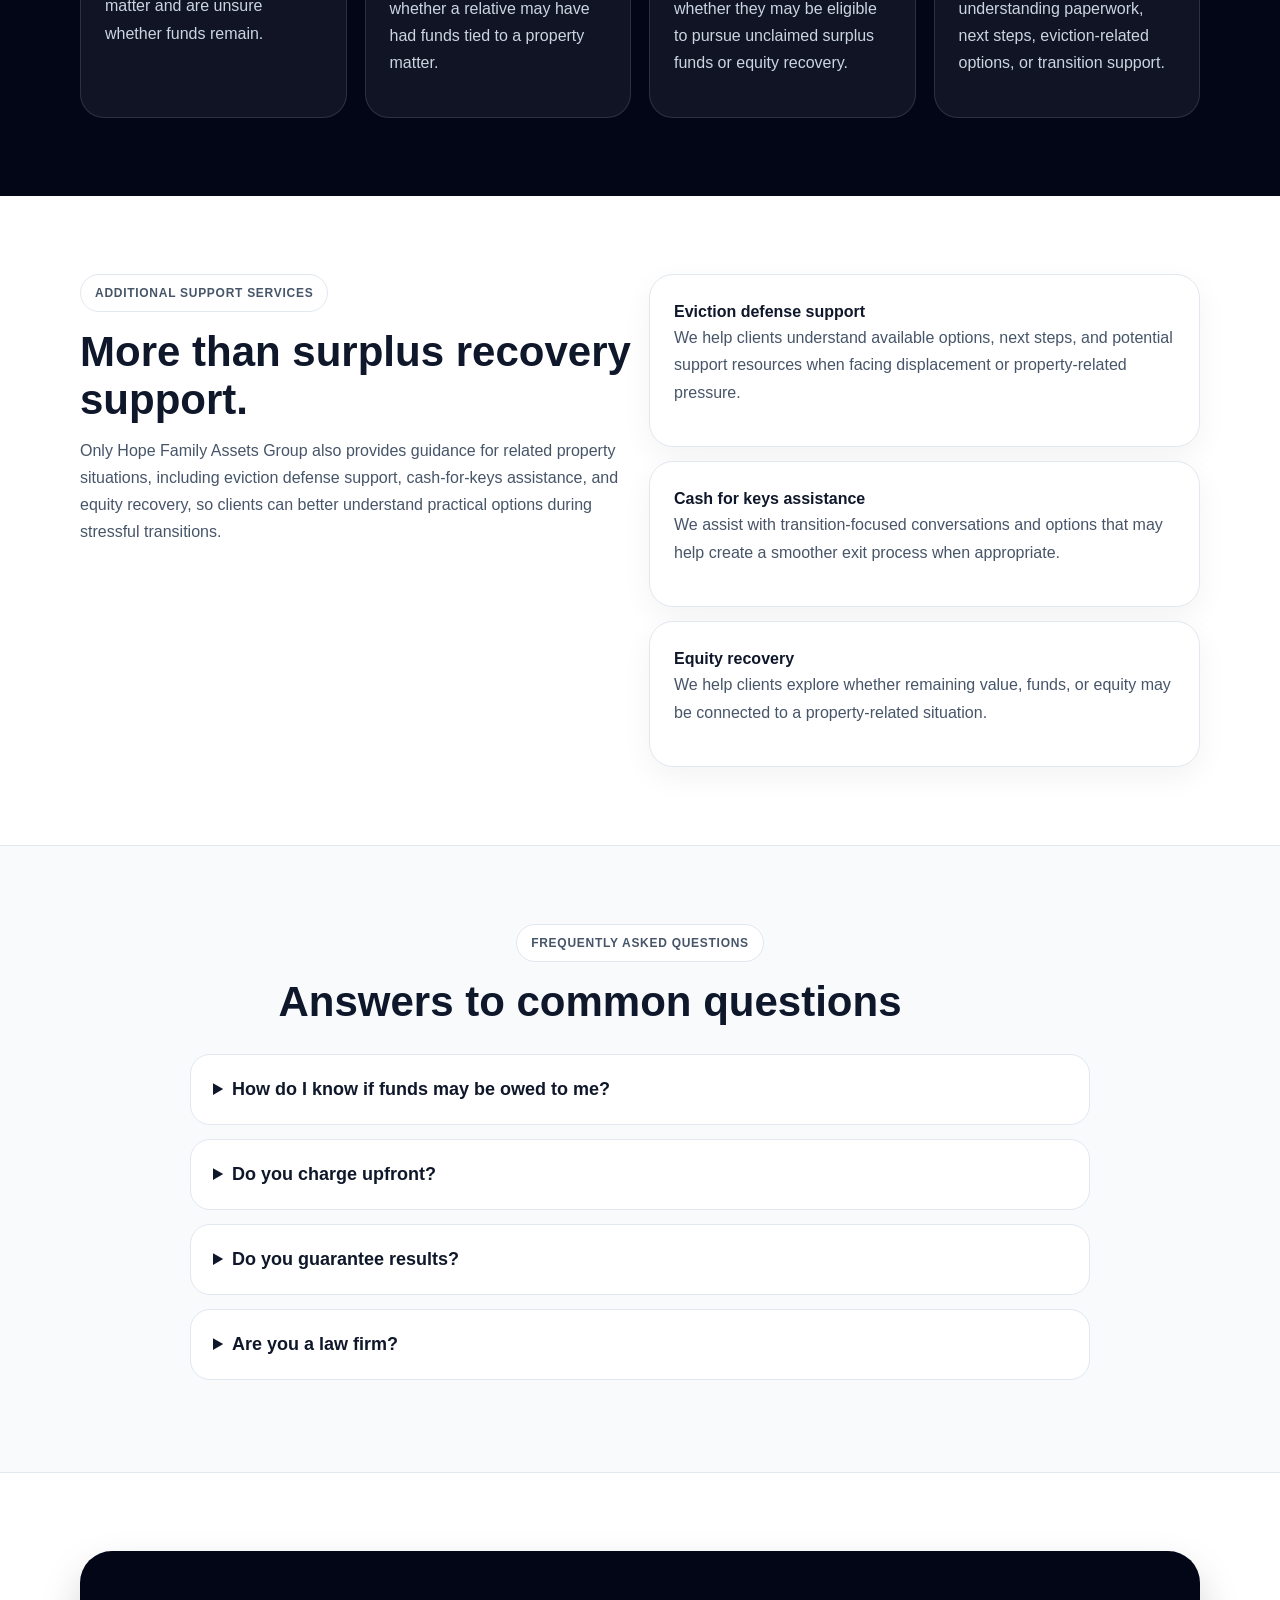
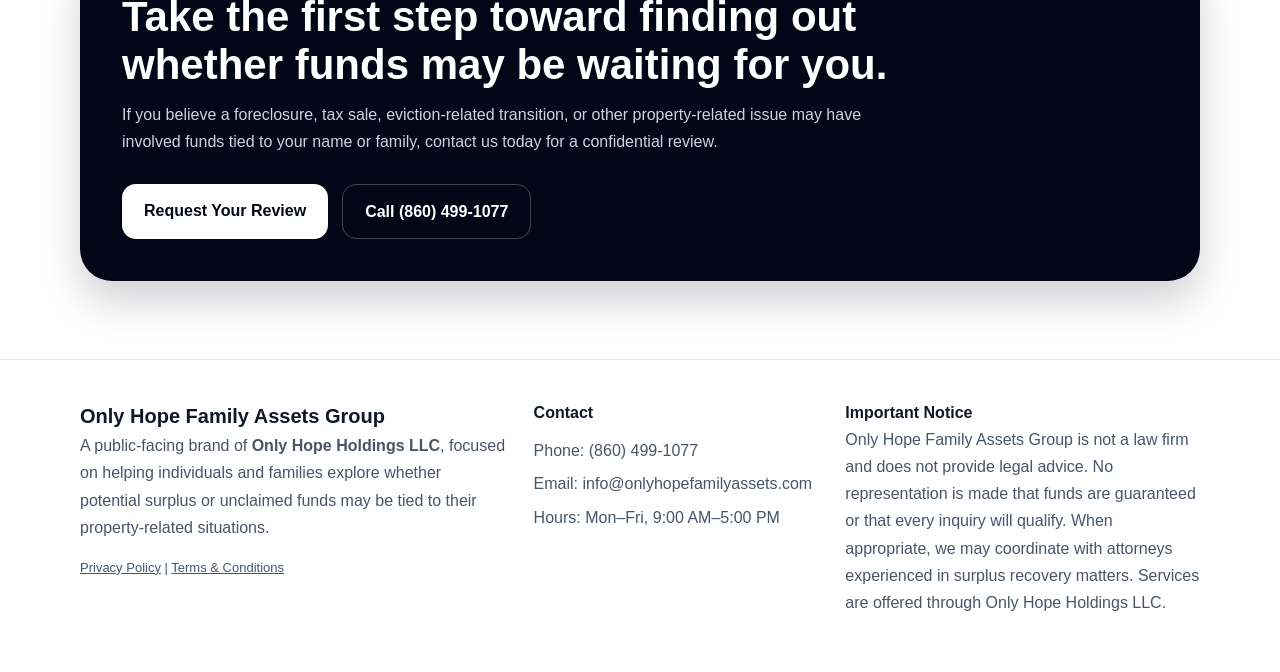
==== commit 8d67f10c: "Update index.html" ====
--- a/index.html
+++ b/index.html
@@ -52,6 +52,15 @@
     .contact-card h3 { margin-top: 0; font-size: 28px; }
     .highlight { font-weight: bold; color: #020617; background: #f8fafc; border: 1px solid #e2e8f0; padding: 12px 14px; border-radius: 14px; max-width: 100%; }
     .tally-form-wrapper { width: 100%; overflow: hidden; border-radius: 18px; margin-top: 16px; background: white; }
+    .lead-form { margin-top: 18px; }
+    .lead-form label { display: block; font-weight: 700; margin-top: 14px; }
+    .lead-form input, .lead-form select, .lead-form textarea { width: 100%; margin-top: 6px; padding: 12px 14px; border: 1px solid var(--border); border-radius: 14px; font: inherit; color: var(--text); background: white; }
+    .lead-form textarea { resize: vertical; min-height: 110px; }
+    .sms-consent-box { margin-top: 18px; padding: 16px; border: 1px solid var(--border); border-radius: 18px; background: white; }
+    .sms-consent-label { display: flex !important; align-items: flex-start; gap: 10px; margin-top: 0 !important; font-weight: 400 !important; font-size: 13px; line-height: 1.55; color: var(--muted); }
+    .sms-consent-label input { width: auto !important; margin-top: 4px !important; flex: 0 0 auto; }
+    .sms-consent-label a { text-decoration: underline; color: var(--text); font-weight: 700; }
+    .form-submit { border: 0; cursor: pointer; margin-top: 18px; }
     .muted { color: var(--muted); }
     .small { font-size: 13px; }
     .section { padding: 78px 0; }
@@ -117,10 +126,51 @@
         <h3>Request a confidential review</h3>
         <p class="muted">Complete the form below and someone from our team will contact you to discuss whether funds may be tied to your situation.</p>
         <p class="highlight">No upfront cost • Confidential review • Attorney-supported process</p>
-        <div class="tally-form-wrapper">
-          <iframe data-tally-src="https://tally.so/embed/Np4evQ?alignLeft=1&hideTitle=1&transparentBackground=1&dynamicHeight=1" loading="lazy" width="100%" height="700" frameborder="0" marginheight="0" marginwidth="0" title="Only Hope Family Assets Group Confidential Review Form"></iframe>
-        </div>
-        <p class="small muted">By submitting this form, you consent to be contacted by Only Hope Holdings LLC, doing business as Only Hope Family Assets Group, via phone calls, SMS/text messages, email, and AI voice agent communications regarding your inquiry. Message and data rates may apply. Message frequency varies. You may opt out at any time by replying STOP or requesting to unsubscribe.</p>
+        <form class="lead-form" action="#" method="post">
+          <label for="full_name">Full Name</label>
+          <input type="text" id="full_name" name="full_name" required>
+
+          <label for="phone">Phone Number <span class="muted small">(optional)</span></label>
+          <input type="tel" id="phone" name="phone">
+
+          <label for="email">Email Address</label>
+          <input type="email" id="email" name="email" required>
+
+          <label for="situation">What best describes your situation?</label>
+          <select id="situation" name="situation">
+            <option value="">Please select</option>
+            <option value="foreclosure-surplus">Foreclosure-related surplus funds</option>
+            <option value="tax-sale-surplus">Tax sale surplus funds</option>
+            <option value="inherited-property">Inherited property issue</option>
+            <option value="equity-recovery">Equity recovery question</option>
+            <option value="eviction-support">Eviction-related transition support</option>
+            <option value="cash-for-keys">Cash-for-keys assistance</option>
+            <option value="other">Other property-related matter</option>
+          </select>
+
+          <label for="message">Tell us briefly what happened</label>
+          <textarea id="message" name="message" rows="5"></textarea>
+
+          <div class="sms-consent-box">
+            <label class="sms-consent-label">
+              <input type="checkbox" id="sms_ai_consent" name="sms_ai_consent" value="yes">
+              <span>
+                By providing your phone number and checking this box, you agree to receive SMS customer support,
+                appointment reminder, account notification, service-related, and occasional marketing messages,
+                as well as phone calls and AI-assisted voice communications from Only Hope Holdings LLC,
+                doing business as Only Hope Family Assets Group. Message frequency may vary. Standard Message
+                and Data Rates may apply. Reply STOP to opt out. Reply HELP for help. Consent is not a condition
+                of purchase. We will not share or sell your mobile information with third parties for promotional
+                or marketing purposes. View our
+                <a href="https://www.onlyhopefamilyassets.com/privacy-policy.html" target="_blank" rel="noopener">Privacy Policy</a>
+                and
+                <a href="https://www.onlyhopefamilyassets.com/terms.html" target="_blank" rel="noopener">Terms & Conditions</a>.
+              </span>
+            </label>
+          </div>
+
+          <button type="submit" class="btn btn-dark form-submit">Submit Request</button>
+        </form>
       </div>
     </div>
   </section>
@@ -218,9 +268,5 @@
     </div>
   </footer>
 
-  <script>
-    var d=document,w="https://tally.so/widgets/embed.js",v=function(){if(typeof Tally!=="undefined"){Tally.loadEmbeds();}else{d.querySelectorAll("iframe[data-tally-src]:not([src])").forEach(function(e){e.src=e.dataset.tallySrc;});}};
-    if(typeof Tally!=="undefined"){v();}else if(d.querySelector('script[src="'+w+'"]')==null){var s=d.createElement("script");s.src=w;s.onload=v;s.onerror=v;d.body.appendChild(s);}
-  </script>
 </body>
 </html>
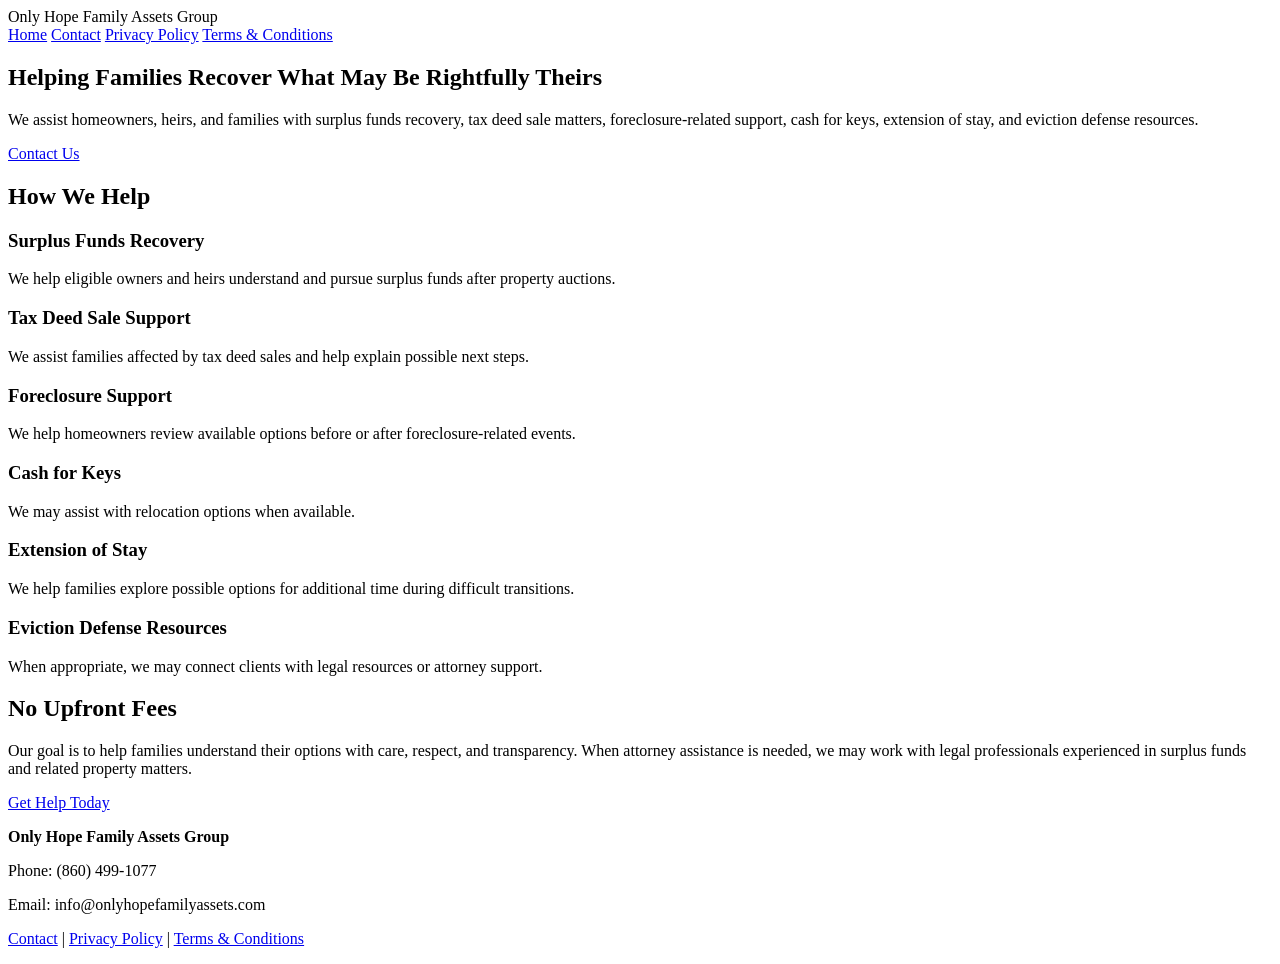
==== commit a30030d1: "Update index.html" ====
--- a/index.html
+++ b/index.html
@@ -3,270 +3,89 @@
 <head>
   <meta charset="UTF-8" />
   <meta name="viewport" content="width=device-width, initial-scale=1.0" />
-  <title>Only Hope Family Assets Group | Surplus Funds & Recovery</title>
-  <meta name="description" content="Discover if you may be owed surplus funds from a property. Only Hope Family Assets Group provides professional asset recovery with no upfront costs." />
-  <style>
-    :root {
-      --bg: #ffffff;
-      --text: #0f172a;
-      --muted: #475569;
-      --light: #f8fafc;
-      --border: #e2e8f0;
-      --dark: #020617;
-      --card: #ffffff;
-      --gold: #C9A14A;
-    }
-    * { box-sizing: border-box; }
-    html { scroll-behavior: smooth; }
-    body { margin: 0; font-family: Arial, Helvetica, sans-serif; background: var(--bg); color: var(--text); line-height: 1.6; }
-    a { color: inherit; text-decoration: none; }
-    p { max-width: 700px; line-height: 1.7; margin: 0 0 16px; }
-    h1, h2 { max-width: 800px; }
-    .container { width: min(1120px, calc(100% - 32px)); margin: 0 auto; }
-    .btn { display: inline-block; padding: 14px 22px; border-radius: 14px; font-weight: 700; transition: 0.2s ease; }
-    .btn-dark { background: var(--dark); color: white; }
-    .btn-dark:hover, .btn-light:hover, .btn-outline:hover { opacity: 0.92; transform: translateY(-1px); }
-    .btn-light { background: white; color: var(--dark); }
-    .btn-outline { border: 1px solid var(--border); background: white; color: var(--text); }
-    .topbar { position: sticky; top: 0; background: rgba(255,255,255,0.96); backdrop-filter: blur(10px); border-bottom: 1px solid var(--border); z-index: 10; }
-    .topbar-inner { display: flex; align-items: center; justify-content: space-between; gap: 20px; padding: 16px 0; }
-    .brand-title { font-size: 20px; font-weight: 800; }
-    .brand-sub { font-size: 12px; color: var(--muted); }
-    nav { display: flex; gap: 20px; font-size: 14px; color: var(--muted); flex-wrap: wrap; }
-    .hero { background: linear-gradient(135deg, #f8fafc 0%, #ffffff 50%, #f1f5f9 100%); padding: 72px 0; }
-    .hero-grid { display: grid; grid-template-columns: 1.1fr 0.9fr; gap: 42px; align-items: center; }
-    .eyebrow { display: inline-block; padding: 8px 14px; border: 1px solid var(--border); border-radius: 999px; background: white; font-size: 12px; color: var(--muted); font-weight: 700; text-transform: uppercase; letter-spacing: 0.06em; }
-    h1 { font-size: clamp(38px, 5vw, 60px); line-height: 1.05; margin: 18px 0; }
-    h2 { font-size: clamp(28px, 4vw, 42px); line-height: 1.15; margin: 0 0 12px; }
-    .lead { font-size: 19px; color: var(--muted); margin-bottom: 14px; max-width: 650px; }
-    .sublead { color: var(--muted); font-size: 16px; max-width: 650px; }
-    .hero-actions { display: flex; gap: 14px; flex-wrap: wrap; margin-top: 28px; }
-    .mini-grid, .three-grid, .four-grid, .two-grid { display: grid; gap: 18px; }
-    .mini-grid { grid-template-columns: repeat(3, 1fr); margin-top: 30px; }
-    .three-grid { grid-template-columns: repeat(3, 1fr); }
-    .four-grid { grid-template-columns: repeat(4, 1fr); }
-    .two-grid { grid-template-columns: repeat(2, 1fr); align-items: start; }
-    .card { background: var(--card); border: 1px solid var(--border); border-radius: 24px; padding: 24px; box-shadow: 0 10px 30px rgba(15, 23, 42, 0.05); }
-    .card p { max-width: 100%; }
-    .contact-card { padding: 30px; }
-    .contact-card h3 { margin-top: 0; font-size: 28px; }
-    .highlight { font-weight: bold; color: #020617; background: #f8fafc; border: 1px solid #e2e8f0; padding: 12px 14px; border-radius: 14px; max-width: 100%; }
-    .tally-form-wrapper { width: 100%; overflow: hidden; border-radius: 18px; margin-top: 16px; background: white; }
-    .lead-form { margin-top: 18px; }
-    .lead-form label { display: block; font-weight: 700; margin-top: 14px; }
-    .lead-form input, .lead-form select, .lead-form textarea { width: 100%; margin-top: 6px; padding: 12px 14px; border: 1px solid var(--border); border-radius: 14px; font: inherit; color: var(--text); background: white; }
-    .lead-form textarea { resize: vertical; min-height: 110px; }
-    .sms-consent-box { margin-top: 18px; padding: 16px; border: 1px solid var(--border); border-radius: 18px; background: white; }
-    .sms-consent-label { display: flex !important; align-items: flex-start; gap: 10px; margin-top: 0 !important; font-weight: 400 !important; font-size: 13px; line-height: 1.55; color: var(--muted); }
-    .sms-consent-label input { width: auto !important; margin-top: 4px !important; flex: 0 0 auto; }
-    .sms-consent-label a { text-decoration: underline; color: var(--text); font-weight: 700; }
-    .form-submit { border: 0; cursor: pointer; margin-top: 18px; }
-    .muted { color: var(--muted); }
-    .small { font-size: 13px; }
-    .section { padding: 78px 0; }
-    .section-light { background: var(--light); border-top: 1px solid var(--border); border-bottom: 1px solid var(--border); }
-    .dark-section { background: var(--dark); color: white; }
-    .dark-section .muted, .dark-section p { color: #cbd5e1; }
-    .dark-card { background: rgba(255,255,255,0.06); border: 1px solid rgba(255,255,255,0.12); border-radius: 24px; padding: 24px; }
-    .num { width: 48px; height: 48px; border-radius: 16px; background: var(--dark); color: white; display: inline-flex; align-items: center; justify-content: center; font-weight: 800; margin-bottom: 16px; }
-    details { background: white; border: 1px solid var(--border); border-radius: 20px; padding: 20px 22px; margin-bottom: 14px; }
-    summary { cursor: pointer; font-weight: 700; font-size: 18px; }
-    .cta-box { background: var(--dark); color: white; border-radius: 32px; padding: 42px; box-shadow: 0 20px 40px rgba(2, 6, 23, 0.18); }
-    .footer { border-top: 1px solid var(--border); background: white; padding: 40px 0; }
-    .footer-grid { display: grid; grid-template-columns: 1.2fr 0.8fr 1fr; gap: 28px; }
-    ul.clean { list-style: none; padding: 0; margin: 12px 0 0; }
-    ul.clean li { margin-bottom: 8px; }
-    .legal-links { margin-top: 16px; }
-    .legal-links a { text-decoration: underline; }
-    @media (max-width: 960px) {
-      .hero-grid, .two-grid, .footer-grid, .four-grid, .three-grid, .mini-grid { grid-template-columns: 1fr; }
-      nav { display: none; }
-      .topbar-inner { align-items: flex-start; }
-      .cta-box { padding: 28px; }
-    }
-  </style>
+  <title>Only Hope Family Assets Group</title>
+  <link rel="stylesheet" href="style.css" />
 </head>
 <body>
-  <header class="topbar">
-    <div class="container topbar-inner">
-      <div>
-        <div class="brand-title">Only Hope Family Assets Group</div>
-        <div class="brand-sub">A brand of Only Hope Holdings LLC</div>
-      </div>
-      <nav>
-        <a href="#how-it-works">How It Works</a>
-        <a href="#who-we-help">Who We Help</a>
-        <a href="#services">Services</a>
-        <a href="#faq">FAQ</a>
-        <a href="#contact">Contact</a>
-      </nav>
-      <a href="#contact" class="btn btn-dark">Check Eligibility</a>
+
+<header>
+  <div class="logo">Only Hope Family Assets Group</div>
+  <nav>
+    <a href="index.html">Home</a>
+    <a href="contact.html">Contact</a>
+    <a href="privacy.html">Privacy Policy</a>
+    <a href="terms.html">Terms & Conditions</a>
+  </nav>
+</header>
+
+<section class="hero">
+  <div class="hero-content">
+    <h1>Helping Families Recover What May Be Rightfully Theirs</h1>
+    <p>
+      We assist homeowners, heirs, and families with surplus funds recovery,
+      tax deed sale matters, foreclosure-related support, cash for keys,
+      extension of stay, and eviction defense resources.
+    </p>
+    <a href="contact.html" class="btn">Contact Us</a>
+  </div>
+</section>
+
+<section class="section">
+  <h2>How We Help</h2>
+
+  <div class="cards">
+    <div class="card">
+      <h3>Surplus Funds Recovery</h3>
+      <p>We help eligible owners and heirs understand and pursue surplus funds after property auctions.</p>
     </div>
-  </header>
 
-  <section class="hero">
-    <div class="container hero-grid">
-      <div>
-        <div class="eyebrow">Helping families recover funds tied to property-related situations</div>
-        <h1>You may be owed money and not even know it.</h1>
-        <p class="lead">Only Hope Family Assets Group helps individuals and families identify and pursue potential surplus or unclaimed funds related to foreclosures, tax sales, equity recovery, and other property-related matters.</p>
-        <p class="sublead">We guide clients through the recovery process with professional support, careful case review, and access to a trusted attorney network experienced in surplus recovery matters when legal support is appropriate.</p>
-        <div class="hero-actions">
-          <a href="#contact" class="btn btn-dark">See If You May Qualify</a>
-          <a href="tel:+18604991077" class="btn btn-outline">Call (860) 499-1077</a>
-        </div>
-        <div class="mini-grid">
-          <div class="card"><strong>No upfront cost</strong><p class="small muted">Our services are designed to help you explore your options before money is recovered.</p></div>
-          <div class="card"><strong>Confidential review</strong><p class="small muted">Your information is handled professionally and respectfully from start to finish.</p></div>
-          <div class="card"><strong>Attorney-supported process</strong><p class="small muted">When needed, clients may receive support through attorneys familiar with surplus recovery matters.</p></div>
-        </div>
-      </div>
+    <div class="card">
+      <h3>Tax Deed Sale Support</h3>
+      <p>We assist families affected by tax deed sales and help explain possible next steps.</p>
+    </div>
 
-      <div id="contact" class="card contact-card">
-        <h3>Request a confidential review</h3>
-        <p class="muted">Complete the form below and someone from our team will contact you to discuss whether funds may be tied to your situation.</p>
-        <p class="highlight">No upfront cost • Confidential review • Attorney-supported process</p>
-        <form class="lead-form" action="#" method="post">
-          <label for="full_name">Full Name</label>
-          <input type="text" id="full_name" name="full_name" required>
+    <div class="card">
+      <h3>Foreclosure Support</h3>
+      <p>We help homeowners review available options before or after foreclosure-related events.</p>
+    </div>
 
-          <label for="phone">Phone Number <span class="muted small">(optional)</span></label>
-          <input type="tel" id="phone" name="phone">
+    <div class="card">
+      <h3>Cash for Keys</h3>
+      <p>We may assist with relocation options when available.</p>
+    </div>
 
-          <label for="email">Email Address</label>
-          <input type="email" id="email" name="email" required>
+    <div class="card">
+      <h3>Extension of Stay</h3>
+      <p>We help families explore possible options for additional time during difficult transitions.</p>
+    </div>
 
-          <label for="situation">What best describes your situation?</label>
-          <select id="situation" name="situation">
-            <option value="">Please select</option>
-            <option value="foreclosure-surplus">Foreclosure-related surplus funds</option>
-            <option value="tax-sale-surplus">Tax sale surplus funds</option>
-            <option value="inherited-property">Inherited property issue</option>
-            <option value="equity-recovery">Equity recovery question</option>
-            <option value="eviction-support">Eviction-related transition support</option>
-            <option value="cash-for-keys">Cash-for-keys assistance</option>
-            <option value="other">Other property-related matter</option>
-          </select>
+    <div class="card">
+      <h3>Eviction Defense Resources</h3>
+      <p>When appropriate, we may connect clients with legal resources or attorney support.</p>
+    </div>
+  </div>
+</section>
 
-          <label for="message">Tell us briefly what happened</label>
-          <textarea id="message" name="message" rows="5"></textarea>
+<section class="section dark">
+  <h2>No Upfront Fees</h2>
+  <p>
+    Our goal is to help families understand their options with care, respect, and transparency.
+    When attorney assistance is needed, we may work with legal professionals experienced in surplus
+    funds and related property matters.
+  </p>
+  <a href="contact.html" class="btn">Get Help Today</a>
+</section>
 
-          <div class="sms-consent-box">
-            <label class="sms-consent-label">
-              <input type="checkbox" id="sms_ai_consent" name="sms_ai_consent" value="yes">
-              <span>
-                By providing your phone number and checking this box, you agree to receive SMS customer support,
-                appointment reminder, account notification, service-related, and occasional marketing messages,
-                as well as phone calls and AI-assisted voice communications from Only Hope Holdings LLC,
-                doing business as Only Hope Family Assets Group. Message frequency may vary. Standard Message
-                and Data Rates may apply. Reply STOP to opt out. Reply HELP for help. Consent is not a condition
-                of purchase. We will not share or sell your mobile information with third parties for promotional
-                or marketing purposes. View our
-                <a href="https://www.onlyhopefamilyassets.com/privacy-policy.html" target="_blank" rel="noopener">Privacy Policy</a>
-                and
-                <a href="https://www.onlyhopefamilyassets.com/terms.html" target="_blank" rel="noopener">Terms & Conditions</a>.
-              </span>
-            </label>
-          </div>
-
-          <button type="submit" class="btn btn-dark form-submit">Submit Request</button>
-        </form>
-      </div>
-    </div>
-  </section>
-
-  <section class="section section-light">
-    <div class="container three-grid">
-      <div class="card"><strong>Respectful communication</strong><p class="muted">We understand that property-related financial situations can feel stressful, personal, and confusing, so our approach is patient, professional, and focused on helping you understand your options.</p></div>
-      <div class="card"><strong>Clear next steps</strong><p class="muted">We explain the process in plain language so you know what may be possible, what information may be needed, and what happens next before moving forward.</p></div>
-      <div class="card"><strong>Information-driven review</strong><p class="muted">Our process is based on public records, case details, client verification, and careful review designed to determine whether a potential claim may exist.</p></div>
-    </div>
-  </section>
-
-  <section class="section" id="how-it-works">
-    <div class="container">
-      <p class="eyebrow">How it works</p>
-      <h2>A simple process designed to help you move forward with confidence.</h2>
-      <p class="sublead">We help identify whether potential funds may be tied to your name or property situation, then guide you through the steps needed to pursue recovery.</p>
-      <div class="three-grid" style="margin-top:32px;">
-        <div class="card"><div class="num">1</div><h3>Initial Review</h3><p class="muted">We review the details you provide and compare them with available records to determine whether surplus funds, equity recovery opportunities, or other property-related funds may be involved.</p></div>
-        <div class="card"><div class="num">2</div><h3>Verification & Guidance</h3><p class="muted">If your case appears eligible, we explain the process, required documentation, and next steps, including when attorney-supported assistance may be appropriate for your matter.</p></div>
-        <div class="card"><div class="num">3</div><h3>Recovery Support</h3><p class="muted">We assist throughout the process of pursuing potential funds and may coordinate with attorneys who understand surplus recovery procedures when specialized legal support is needed.</p></div>
-      </div>
-    </div>
-  </section>
-
-  <section class="section dark-section" id="who-we-help">
-    <div class="container">
-      <p class="eyebrow" style="background:rgba(255,255,255,0.06); color:#cbd5e1; border-color:rgba(255,255,255,0.14);">Who we help</p>
-      <h2>Support for individuals and families who may have funds waiting to be claimed.</h2>
-      <p class="sublead" style="color:#cbd5e1;">Every situation is different. We work with people who may have experienced a foreclosure, tax sale, inherited property issue, eviction concern, cash-for-keys transition, or other property-related event that may have resulted in excess funds, remaining equity, or unclaimed funds.</p>
-      <div class="four-grid" style="margin-top:32px;">
-        <div class="dark-card"><h3>Former homeowners</h3><p>People who may have had a foreclosure or property-related matter and are unsure whether funds remain.</p></div>
-        <div class="dark-card"><h3>Heirs and family members</h3><p>Families trying to determine whether a relative may have had funds tied to a property matter.</p></div>
-        <div class="dark-card"><h3>Property-related claimants</h3><p>Individuals seeking clarity on whether they may be eligible to pursue unclaimed surplus funds or equity recovery.</p></div>
-        <div class="dark-card"><h3>Clients who need guidance</h3><p>People who want help understanding paperwork, next steps, eviction-related options, or transition support.</p></div>
-      </div>
-    </div>
-  </section>
-
-  <section class="section" id="services">
-    <div class="container two-grid">
-      <div>
-        <p class="eyebrow">Additional support services</p>
-        <h2>More than surplus recovery support.</h2>
-        <p class="sublead">Only Hope Family Assets Group also provides guidance for related property situations, including eviction defense support, cash-for-keys assistance, and equity recovery, so clients can better understand practical options during stressful transitions.</p>
-      </div>
-      <div>
-        <div class="card"><strong>Eviction defense support</strong><p class="muted">We help clients understand available options, next steps, and potential support resources when facing displacement or property-related pressure.</p></div>
-        <div class="card" style="margin-top:14px;"><strong>Cash for keys assistance</strong><p class="muted">We assist with transition-focused conversations and options that may help create a smoother exit process when appropriate.</p></div>
-        <div class="card" style="margin-top:14px;"><strong>Equity recovery</strong><p class="muted">We help clients explore whether remaining value, funds, or equity may be connected to a property-related situation.</p></div>
-      </div>
-    </div>
-  </section>
-
-  <section class="section section-light" id="faq">
-    <div class="container" style="max-width:900px;">
-      <div style="text-align:center; margin-bottom:28px;"><p class="eyebrow">Frequently asked questions</p><h2>Answers to common questions</h2></div>
-      <details><summary>How do I know if funds may be owed to me?</summary><p class="muted">If your situation involves a foreclosure, tax sale, inherited property issue, equity concern, or another property-related matter, there may be funds tied to the case. We review available details and help determine whether a next step makes sense.</p></details>
-      <details><summary>Do you charge upfront?</summary><p class="muted">Our services are offered with no upfront cost. Specific terms are discussed before engagement so you understand how the process works before moving forward.</p></details>
-      <details><summary>Do you guarantee results?</summary><p class="muted">No. Every matter is different, and outcomes depend on the facts, documentation, county procedures, and applicable requirements. We never promise guaranteed results.</p></details>
-      <details><summary>Are you a law firm?</summary><p class="muted">No. Only Hope Family Assets Group is not a law firm and does not provide legal advice. We provide professional recovery support and may coordinate with attorneys experienced in surplus recovery matters when legal assistance is appropriate.</p></details>
-    </div>
-  </section>
-
-  <section class="section">
-    <div class="container cta-box">
-      <h2>Take the first step toward finding out whether funds may be waiting for you.</h2>
-      <p style="color:#cbd5e1; max-width:760px;">If you believe a foreclosure, tax sale, eviction-related transition, or other property-related issue may have involved funds tied to your name or family, contact us today for a confidential review.</p>
-      <div class="hero-actions">
-        <a href="#contact" class="btn btn-light">Request Your Review</a>
-        <a href="tel:+18604991077" class="btn btn-outline" style="border-color:rgba(255,255,255,0.25); background:transparent; color:white;">Call (860) 499-1077</a>
-      </div>
-    </div>
-  </section>
-
-  <footer class="footer">
-    <div class="container footer-grid">
-      <div>
-        <div class="brand-title">Only Hope Family Assets Group</div>
-        <p class="muted">A public-facing brand of <strong>Only Hope Holdings LLC</strong>, focused on helping individuals and families explore whether potential surplus or unclaimed funds may be tied to their property-related situations.</p>
-        <p class="small muted legal-links"><a href="/privacy-policy.html">Privacy Policy</a> | <a href="/terms.html">Terms & Conditions</a></p>
-      </div>
-      <div>
-        <strong>Contact</strong>
-        <ul class="clean muted">
-          <li>Phone: (860) 499-1077</li>
-          <li>Email: info@onlyhopefamilyassets.com</li>
-          <li>Hours: Mon–Fri, 9:00 AM–5:00 PM</li>
-        </ul>
-      </div>
-      <div>
-        <strong>Important Notice</strong>
-        <p class="muted">Only Hope Family Assets Group is not a law firm and does not provide legal advice. No representation is made that funds are guaranteed or that every inquiry will qualify. When appropriate, we may coordinate with attorneys experienced in surplus recovery matters. Services are offered through Only Hope Holdings LLC.</p>
-      </div>
-    </div>
-  </footer>
+<footer>
+  <p><strong>Only Hope Family Assets Group</strong></p>
+  <p>Phone: (860) 499-1077</p>
+  <p>Email: info@onlyhopefamilyassets.com</p>
+  <p>
+    <a href="contact.html">Contact</a> |
+    <a href="privacy.html">Privacy Policy</a> |
+    <a href="terms.html">Terms & Conditions</a>
+  </p>
+</footer>
 
 </body>
 </html>
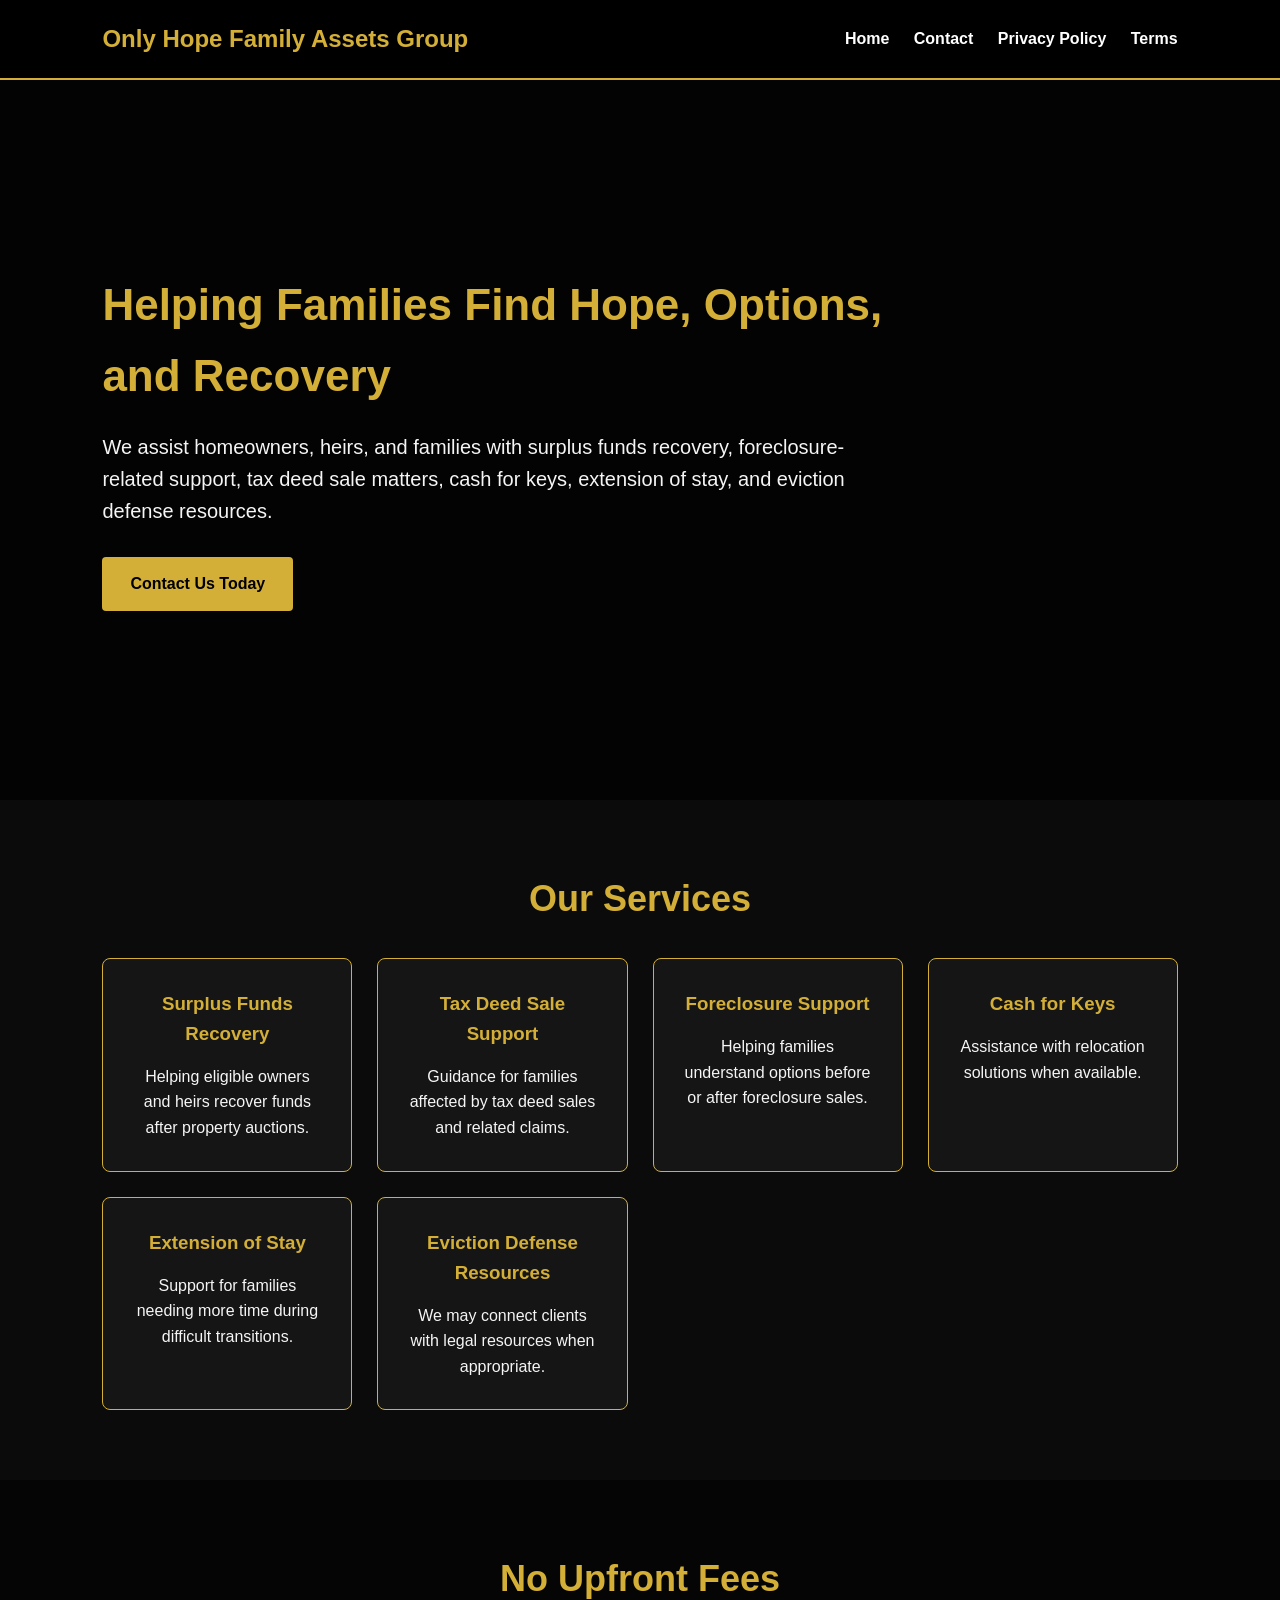
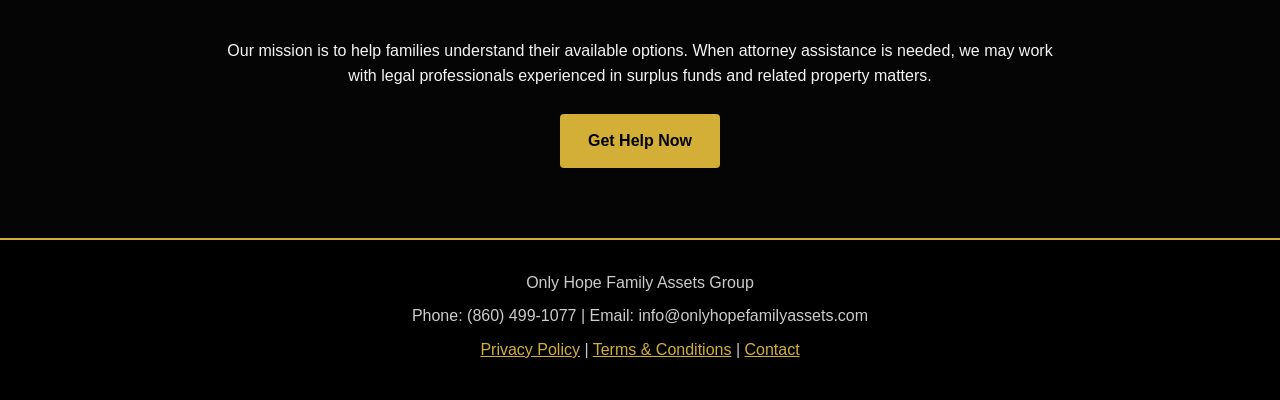
==== commit fa18006c: "Update index.html" ====
--- a/index.html
+++ b/index.html
@@ -14,54 +14,48 @@
     <a href="index.html">Home</a>
     <a href="contact.html">Contact</a>
     <a href="privacy.html">Privacy Policy</a>
-    <a href="terms.html">Terms & Conditions</a>
+    <a href="terms.html">Terms</a>
   </nav>
 </header>
 
 <section class="hero">
   <div class="hero-content">
-    <h1>Helping Families Recover What May Be Rightfully Theirs</h1>
+    <h1>Helping Families Find Hope, Options, and Recovery</h1>
     <p>
       We assist homeowners, heirs, and families with surplus funds recovery,
-      tax deed sale matters, foreclosure-related support, cash for keys,
+      foreclosure-related support, tax deed sale matters, cash for keys,
       extension of stay, and eviction defense resources.
     </p>
-    <a href="contact.html" class="btn">Contact Us</a>
+    <a href="contact.html" class="btn">Contact Us Today</a>
   </div>
 </section>
 
 <section class="section">
-  <h2>How We Help</h2>
-
+  <h2>Our Services</h2>
   <div class="cards">
     <div class="card">
       <h3>Surplus Funds Recovery</h3>
-      <p>We help eligible owners and heirs understand and pursue surplus funds after property auctions.</p>
+      <p>Helping eligible owners and heirs recover funds after property auctions.</p>
     </div>
-
     <div class="card">
       <h3>Tax Deed Sale Support</h3>
-      <p>We assist families affected by tax deed sales and help explain possible next steps.</p>
+      <p>Guidance for families affected by tax deed sales and related claims.</p>
     </div>
-
     <div class="card">
       <h3>Foreclosure Support</h3>
-      <p>We help homeowners review available options before or after foreclosure-related events.</p>
+      <p>Helping families understand options before or after foreclosure sales.</p>
     </div>
-
     <div class="card">
       <h3>Cash for Keys</h3>
-      <p>We may assist with relocation options when available.</p>
+      <p>Assistance with relocation solutions when available.</p>
     </div>
-
     <div class="card">
       <h3>Extension of Stay</h3>
-      <p>We help families explore possible options for additional time during difficult transitions.</p>
+      <p>Support for families needing more time during difficult transitions.</p>
     </div>
-
     <div class="card">
       <h3>Eviction Defense Resources</h3>
-      <p>When appropriate, we may connect clients with legal resources or attorney support.</p>
+      <p>We may connect clients with legal resources when appropriate.</p>
     </div>
   </div>
 </section>
@@ -69,21 +63,20 @@
 <section class="section dark">
   <h2>No Upfront Fees</h2>
   <p>
-    Our goal is to help families understand their options with care, respect, and transparency.
-    When attorney assistance is needed, we may work with legal professionals experienced in surplus
-    funds and related property matters.
+    Our mission is to help families understand their available options.
+    When attorney assistance is needed, we may work with legal professionals
+    experienced in surplus funds and related property matters.
   </p>
-  <a href="contact.html" class="btn">Get Help Today</a>
+  <a href="contact.html" class="btn">Get Help Now</a>
 </section>
 
 <footer>
-  <p><strong>Only Hope Family Assets Group</strong></p>
-  <p>Phone: (860) 499-1077</p>
-  <p>Email: info@onlyhopefamilyassets.com</p>
+  <p>Only Hope Family Assets Group</p>
+  <p>Phone: (860) 499-1077 | Email: info@onlyhopefamilyassets.com</p>
   <p>
-    <a href="contact.html">Contact</a> |
     <a href="privacy.html">Privacy Policy</a> |
-    <a href="terms.html">Terms & Conditions</a>
+    <a href="terms.html">Terms & Conditions</a> |
+    <a href="contact.html">Contact</a>
   </p>
 </footer>
 
--- a/style.css
+++ b/style.css
@@ -0,0 +1,257 @@
+* {
+  margin: 0;
+  padding: 0;
+  box-sizing: border-box;
+}
+
+body {
+  background: #0b0b0b;
+  color: #f5f5f5;
+  font-family: Arial, Helvetica, sans-serif;
+  line-height: 1.6;
+}
+
+header {
+  background: #000;
+  border-bottom: 2px solid #d4af37;
+  padding: 20px 8%;
+  display: flex;
+  justify-content: space-between;
+  align-items: center;
+  flex-wrap: wrap;
+}
+
+.logo {
+  color: #d4af37;
+  font-size: 24px;
+  font-weight: bold;
+}
+
+nav a {
+  color: #ffffff;
+  text-decoration: none;
+  margin-left: 20px;
+  font-weight: bold;
+}
+
+nav a:hover {
+  color: #d4af37;
+}
+
+.hero {
+  min-height: 80vh;
+  padding: 8%;
+  background:
+    linear-gradient(rgba(0,0,0,0.75), rgba(0,0,0,0.75)),
+    url("https://images.unsplash.com/photo-1560518883-ce09059eeffa?auto=format&fit=crop&w=1600&q=80");
+  background-size: cover;
+  background-position: center;
+  display: flex;
+  align-items: center;
+}
+
+.hero-content {
+  max-width: 800px;
+}
+
+.hero h1,
+.page-hero h1,
+.content-page h1 {
+  color: #d4af37;
+  font-size: 44px;
+  margin-bottom: 20px;
+}
+
+.hero p,
+.page-hero p {
+  font-size: 20px;
+  margin-bottom: 30px;
+}
+
+.btn {
+  background: #d4af37;
+  color: #000;
+  padding: 14px 28px;
+  border: none;
+  border-radius: 4px;
+  text-decoration: none;
+  display: inline-block;
+  font-weight: bold;
+  cursor: pointer;
+}
+
+.btn:hover {
+  background: #f1cc55;
+}
+
+.section {
+  padding: 70px 8%;
+  text-align: center;
+}
+
+.section h2 {
+  color: #d4af37;
+  font-size: 36px;
+  margin-bottom: 30px;
+}
+
+.cards {
+  display: grid;
+  grid-template-columns: repeat(auto-fit, minmax(250px, 1fr));
+  gap: 25px;
+}
+
+.card {
+  background: #151515;
+  border: 1px solid #d4af37;
+  padding: 30px;
+  border-radius: 8px;
+}
+
+.card h3 {
+  color: #d4af37;
+  margin-bottom: 15px;
+}
+
+.dark {
+  background: #050505;
+}
+
+.dark p {
+  max-width: 850px;
+  margin: 0 auto 25px auto;
+}
+
+.page-hero {
+  padding: 70px 8%;
+  text-align: center;
+  background: #111;
+  border-bottom: 1px solid #d4af37;
+}
+
+.form-section {
+  padding: 60px 8%;
+  display: flex;
+  justify-content: center;
+}
+
+.contact-form {
+  background: #151515;
+  border: 1px solid #d4af37;
+  border-radius: 8px;
+  padding: 35px;
+  max-width: 800px;
+  width: 100%;
+}
+
+.contact-form label {
+  color: #d4af37;
+  display: block;
+  margin-top: 18px;
+  margin-bottom: 8px;
+  font-weight: bold;
+}
+
+.contact-form input,
+.contact-form textarea {
+  width: 100%;
+  padding: 13px;
+  border: 1px solid #555;
+  border-radius: 4px;
+  background: #000;
+  color: #fff;
+}
+
+.contact-form small {
+  display: block;
+  color: #cccccc;
+  margin-top: 6px;
+}
+
+.checkbox-box {
+  display: flex;
+  align-items: flex-start;
+  gap: 12px;
+  margin-top: 22px;
+  background: #0b0b0b;
+  border: 1px solid #333;
+  padding: 15px;
+  border-radius: 5px;
+}
+
+.checkbox-box input {
+  width: auto;
+  margin-top: 5px;
+}
+
+.checkbox-box label {
+  color: #f5f5f5;
+  font-weight: normal;
+  margin: 0;
+}
+
+.form-links {
+  margin-top: 20px;
+  font-size: 14px;
+}
+
+.form-links a,
+footer a,
+.content-page a {
+  color: #d4af37;
+}
+
+.content-page {
+  padding: 70px 8%;
+  max-width: 1000px;
+  margin: auto;
+}
+
+.content-page h2 {
+  color: #d4af37;
+  margin-top: 30px;
+  margin-bottom: 10px;
+}
+
+.content-page p {
+  margin-bottom: 18px;
+}
+
+footer {
+  background: #000;
+  border-top: 2px solid #d4af37;
+  padding: 30px 8%;
+  text-align: center;
+  color: #cccccc;
+}
+
+footer p {
+  margin-bottom: 8px;
+}
+
+@media (max-width: 768px) {
+  header {
+    justify-content: center;
+    text-align: center;
+  }
+
+  nav {
+    margin-top: 15px;
+  }
+
+  nav a {
+    display: inline-block;
+    margin: 8px;
+  }
+
+  .hero h1,
+  .page-hero h1,
+  .content-page h1 {
+    font-size: 32px;
+  }
+
+  .hero p,
+  .page-hero p {
+    font-size: 17px;
+  }
+}
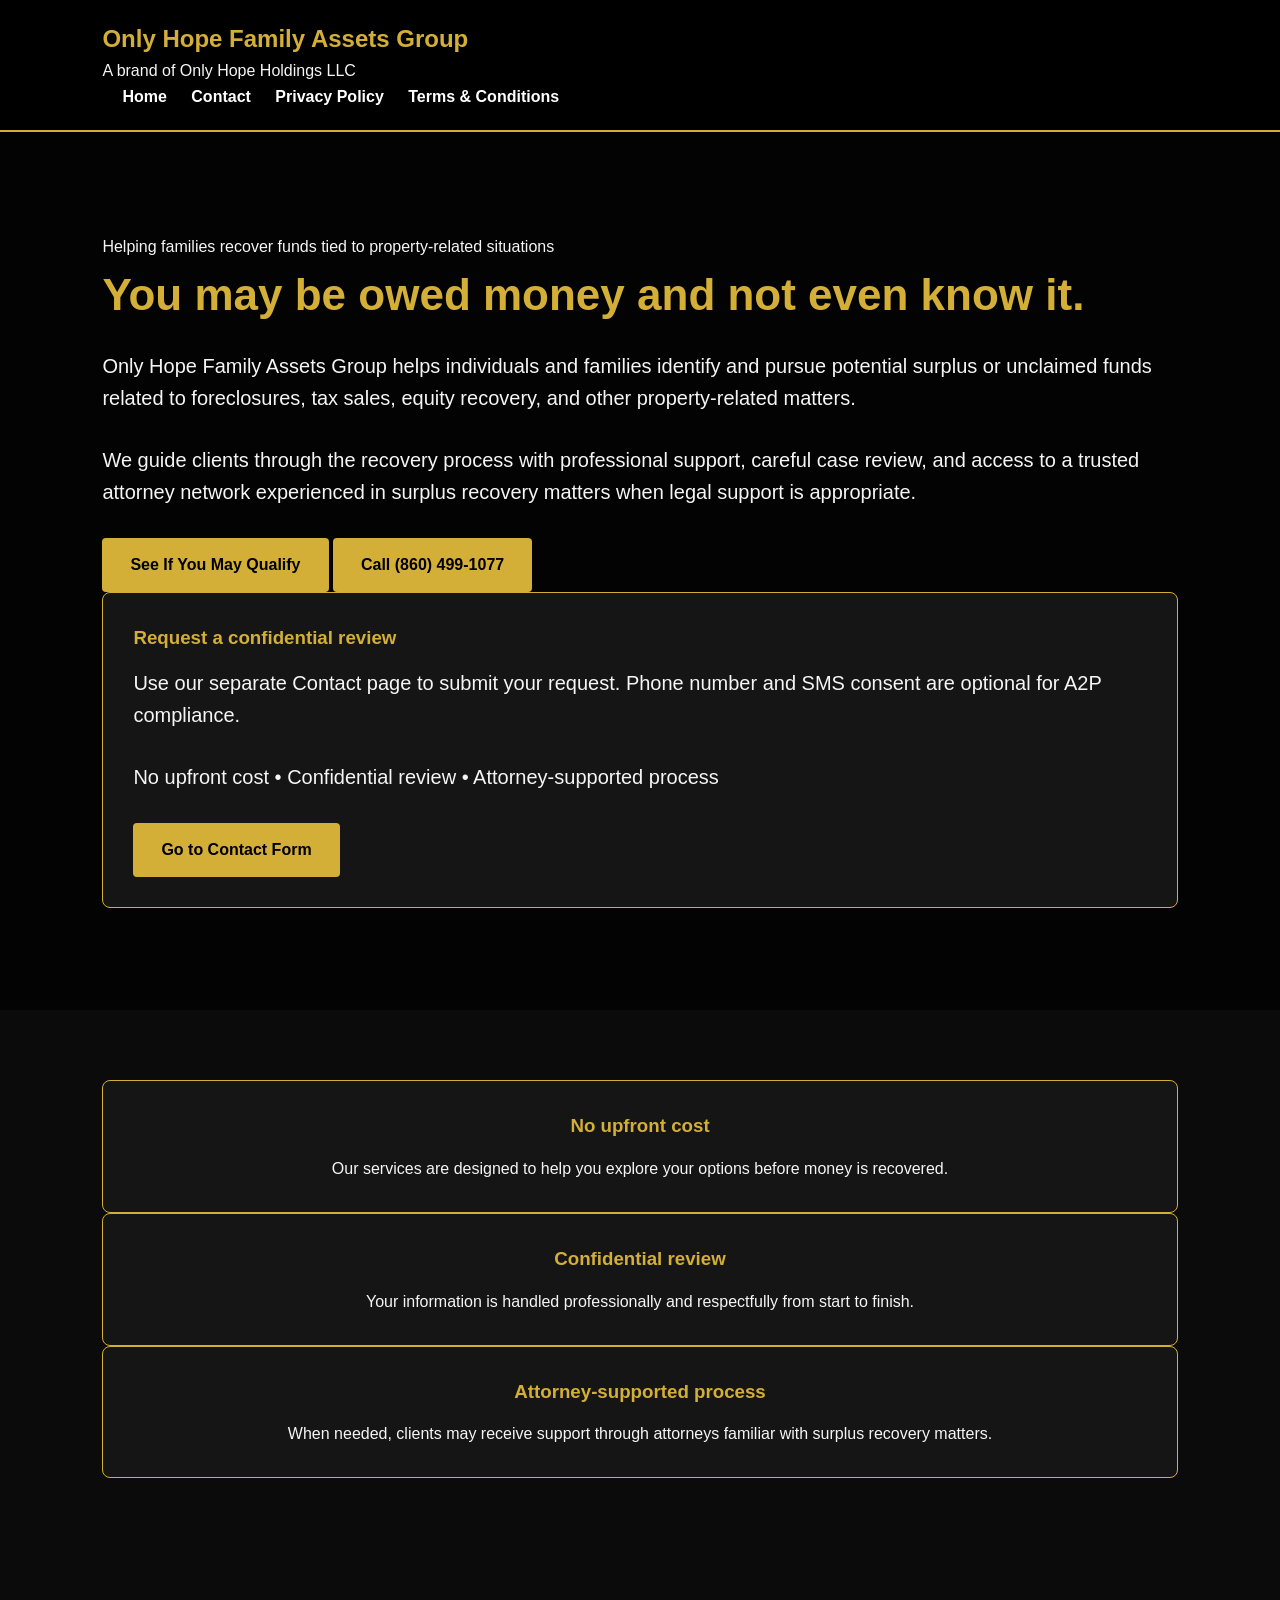
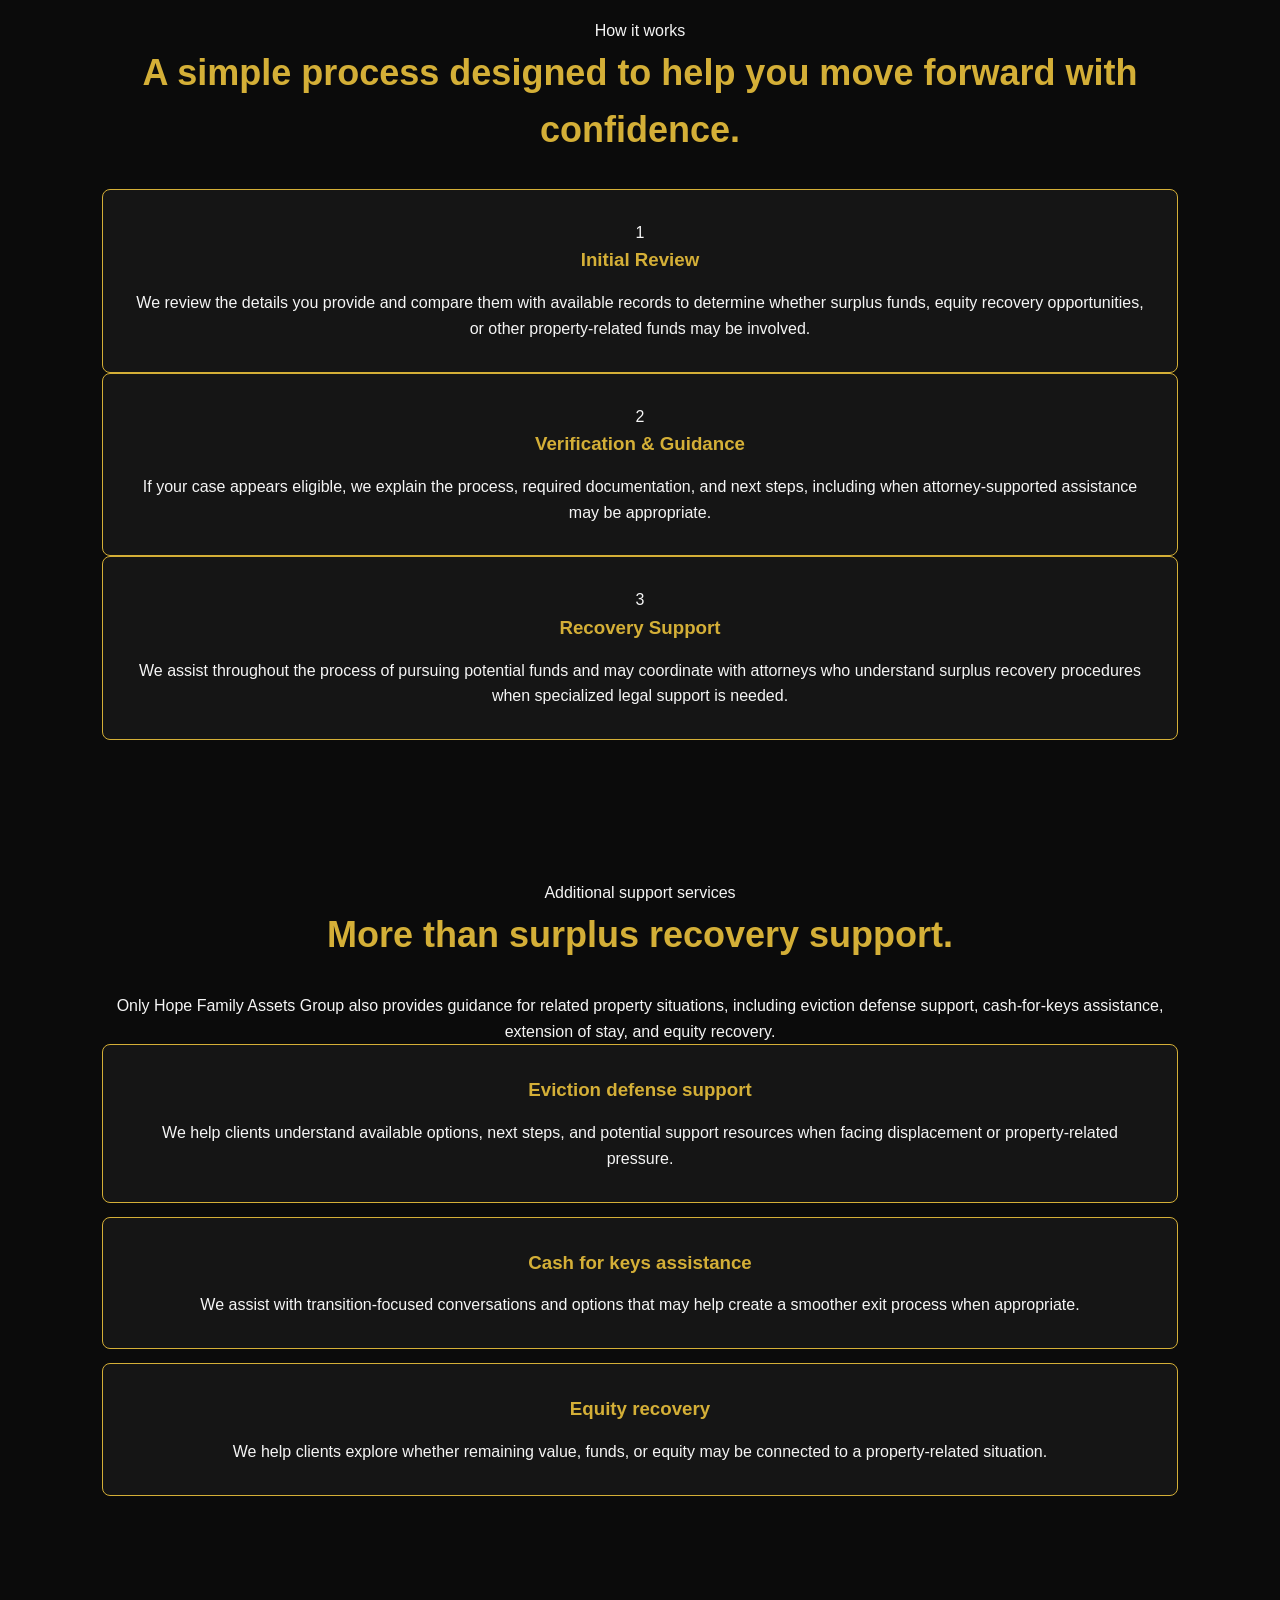
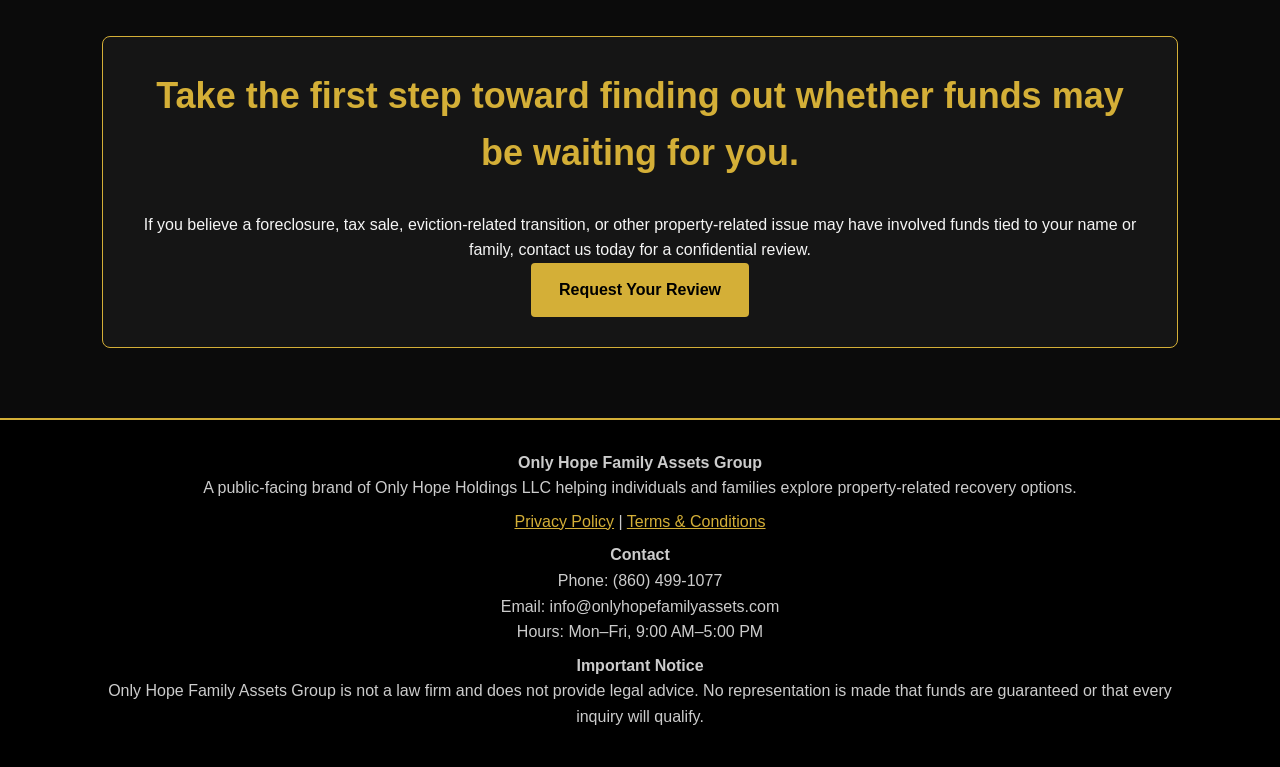
==== commit 78110be0: "Update index.html" ====
--- a/index.html
+++ b/index.html
@@ -3,81 +3,108 @@
 <head>
   <meta charset="UTF-8" />
   <meta name="viewport" content="width=device-width, initial-scale=1.0" />
-  <title>Only Hope Family Assets Group</title>
+  <title>Only Hope Family Assets Group | Surplus Funds & Recovery</title>
+  <meta name="description" content="Only Hope Family Assets Group helps individuals and families explore surplus funds, equity recovery, and property-related recovery options with no upfront cost." />
   <link rel="stylesheet" href="style.css" />
 </head>
 <body>
 
 <header>
-  <div class="logo">Only Hope Family Assets Group</div>
-  <nav>
-    <a href="index.html">Home</a>
-    <a href="contact.html">Contact</a>
-    <a href="privacy.html">Privacy Policy</a>
-    <a href="terms.html">Terms</a>
-  </nav>
+  <div class="container header-inner">
+    <div>
+      <div class="logo">Only Hope Family Assets Group</div>
+      <div class="logo-sub">A brand of Only Hope Holdings LLC</div>
+    </div>
+    <nav>
+      <a href="index.html">Home</a>
+      <a href="contact.html">Contact</a>
+      <a href="privacy-policy.html">Privacy Policy</a>
+      <a href="terms.html">Terms & Conditions</a>
+    </nav>
+  </div>
 </header>
 
 <section class="hero">
-  <div class="hero-content">
-    <h1>Helping Families Find Hope, Options, and Recovery</h1>
-    <p>
-      We assist homeowners, heirs, and families with surplus funds recovery,
-      foreclosure-related support, tax deed sale matters, cash for keys,
-      extension of stay, and eviction defense resources.
-    </p>
-    <a href="contact.html" class="btn">Contact Us Today</a>
+  <div class="container hero-grid">
+    <div>
+      <div class="eyebrow">Helping families recover funds tied to property-related situations</div>
+      <h1>You may be owed money and not even know it.</h1>
+      <p class="lead">Only Hope Family Assets Group helps individuals and families identify and pursue potential surplus or unclaimed funds related to foreclosures, tax sales, equity recovery, and other property-related matters.</p>
+      <p class="sublead">We guide clients through the recovery process with professional support, careful case review, and access to a trusted attorney network experienced in surplus recovery matters when legal support is appropriate.</p>
+      <div class="hero-actions">
+        <a href="contact.html" class="btn">See If You May Qualify</a>
+        <a href="tel:+18604991077" class="btn btn-outline">Call (860) 499-1077</a>
+      </div>
+    </div>
+
+    <div class="card">
+      <h3>Request a confidential review</h3>
+      <p class="sublead">Use our separate Contact page to submit your request. Phone number and SMS consent are optional for A2P compliance.</p>
+      <p class="highlight">No upfront cost • Confidential review • Attorney-supported process</p>
+      <a href="contact.html" class="btn">Go to Contact Form</a>
+    </div>
   </div>
 </section>
 
 <section class="section">
-  <h2>Our Services</h2>
-  <div class="cards">
-    <div class="card">
-      <h3>Surplus Funds Recovery</h3>
-      <p>Helping eligible owners and heirs recover funds after property auctions.</p>
-    </div>
-    <div class="card">
-      <h3>Tax Deed Sale Support</h3>
-      <p>Guidance for families affected by tax deed sales and related claims.</p>
-    </div>
-    <div class="card">
-      <h3>Foreclosure Support</h3>
-      <p>Helping families understand options before or after foreclosure sales.</p>
-    </div>
-    <div class="card">
-      <h3>Cash for Keys</h3>
-      <p>Assistance with relocation solutions when available.</p>
-    </div>
-    <div class="card">
-      <h3>Extension of Stay</h3>
-      <p>Support for families needing more time during difficult transitions.</p>
-    </div>
-    <div class="card">
-      <h3>Eviction Defense Resources</h3>
-      <p>We may connect clients with legal resources when appropriate.</p>
+  <div class="container grid-3">
+    <div class="card"><h3>No upfront cost</h3><p class="sublead">Our services are designed to help you explore your options before money is recovered.</p></div>
+    <div class="card"><h3>Confidential review</h3><p class="sublead">Your information is handled professionally and respectfully from start to finish.</p></div>
+    <div class="card"><h3>Attorney-supported process</h3><p class="sublead">When needed, clients may receive support through attorneys familiar with surplus recovery matters.</p></div>
+  </div>
+</section>
+
+<section class="section section-dark">
+  <div class="container">
+    <div class="eyebrow">How it works</div>
+    <h2>A simple process designed to help you move forward with confidence.</h2>
+    <div class="grid-3" style="margin-top: 30px;">
+      <div class="card"><div class="num">1</div><h3>Initial Review</h3><p class="sublead">We review the details you provide and compare them with available records to determine whether surplus funds, equity recovery opportunities, or other property-related funds may be involved.</p></div>
+      <div class="card"><div class="num">2</div><h3>Verification & Guidance</h3><p class="sublead">If your case appears eligible, we explain the process, required documentation, and next steps, including when attorney-supported assistance may be appropriate.</p></div>
+      <div class="card"><div class="num">3</div><h3>Recovery Support</h3><p class="sublead">We assist throughout the process of pursuing potential funds and may coordinate with attorneys who understand surplus recovery procedures when specialized legal support is needed.</p></div>
     </div>
   </div>
 </section>
 
-<section class="section dark">
-  <h2>No Upfront Fees</h2>
-  <p>
-    Our mission is to help families understand their available options.
-    When attorney assistance is needed, we may work with legal professionals
-    experienced in surplus funds and related property matters.
-  </p>
-  <a href="contact.html" class="btn">Get Help Now</a>
+<section class="section">
+  <div class="container grid-2">
+    <div>
+      <div class="eyebrow">Additional support services</div>
+      <h2>More than surplus recovery support.</h2>
+      <p class="sublead">Only Hope Family Assets Group also provides guidance for related property situations, including eviction defense support, cash-for-keys assistance, extension of stay, and equity recovery.</p>
+    </div>
+    <div>
+      <div class="card"><h3>Eviction defense support</h3><p class="sublead">We help clients understand available options, next steps, and potential support resources when facing displacement or property-related pressure.</p></div>
+      <div class="card" style="margin-top:14px;"><h3>Cash for keys assistance</h3><p class="sublead">We assist with transition-focused conversations and options that may help create a smoother exit process when appropriate.</p></div>
+      <div class="card" style="margin-top:14px;"><h3>Equity recovery</h3><p class="sublead">We help clients explore whether remaining value, funds, or equity may be connected to a property-related situation.</p></div>
+    </div>
+  </div>
+</section>
+
+<section class="section section-dark">
+  <div class="container card">
+    <h2>Take the first step toward finding out whether funds may be waiting for you.</h2>
+    <p class="sublead">If you believe a foreclosure, tax sale, eviction-related transition, or other property-related issue may have involved funds tied to your name or family, contact us today for a confidential review.</p>
+    <a href="contact.html" class="btn">Request Your Review</a>
+  </div>
 </section>
 
 <footer>
-  <p>Only Hope Family Assets Group</p>
-  <p>Phone: (860) 499-1077 | Email: info@onlyhopefamilyassets.com</p>
-  <p>
-    <a href="privacy.html">Privacy Policy</a> |
-    <a href="terms.html">Terms & Conditions</a> |
-    <a href="contact.html">Contact</a>
-  </p>
+  <div class="container footer-grid">
+    <div>
+      <strong>Only Hope Family Assets Group</strong>
+      <p>A public-facing brand of Only Hope Holdings LLC helping individuals and families explore property-related recovery options.</p>
+      <p><a href="privacy-policy.html">Privacy Policy</a> | <a href="terms.html">Terms & Conditions</a></p>
+    </div>
+    <div>
+      <strong>Contact</strong>
+      <p>Phone: (860) 499-1077<br>Email: info@onlyhopefamilyassets.com<br>Hours: Mon–Fri, 9:00 AM–5:00 PM</p>
+    </div>
+    <div>
+      <strong>Important Notice</strong>
+      <p>Only Hope Family Assets Group is not a law firm and does not provide legal advice. No representation is made that funds are guaranteed or that every inquiry will qualify.</p>
+    </div>
+  </div>
 </footer>
 
 </body>
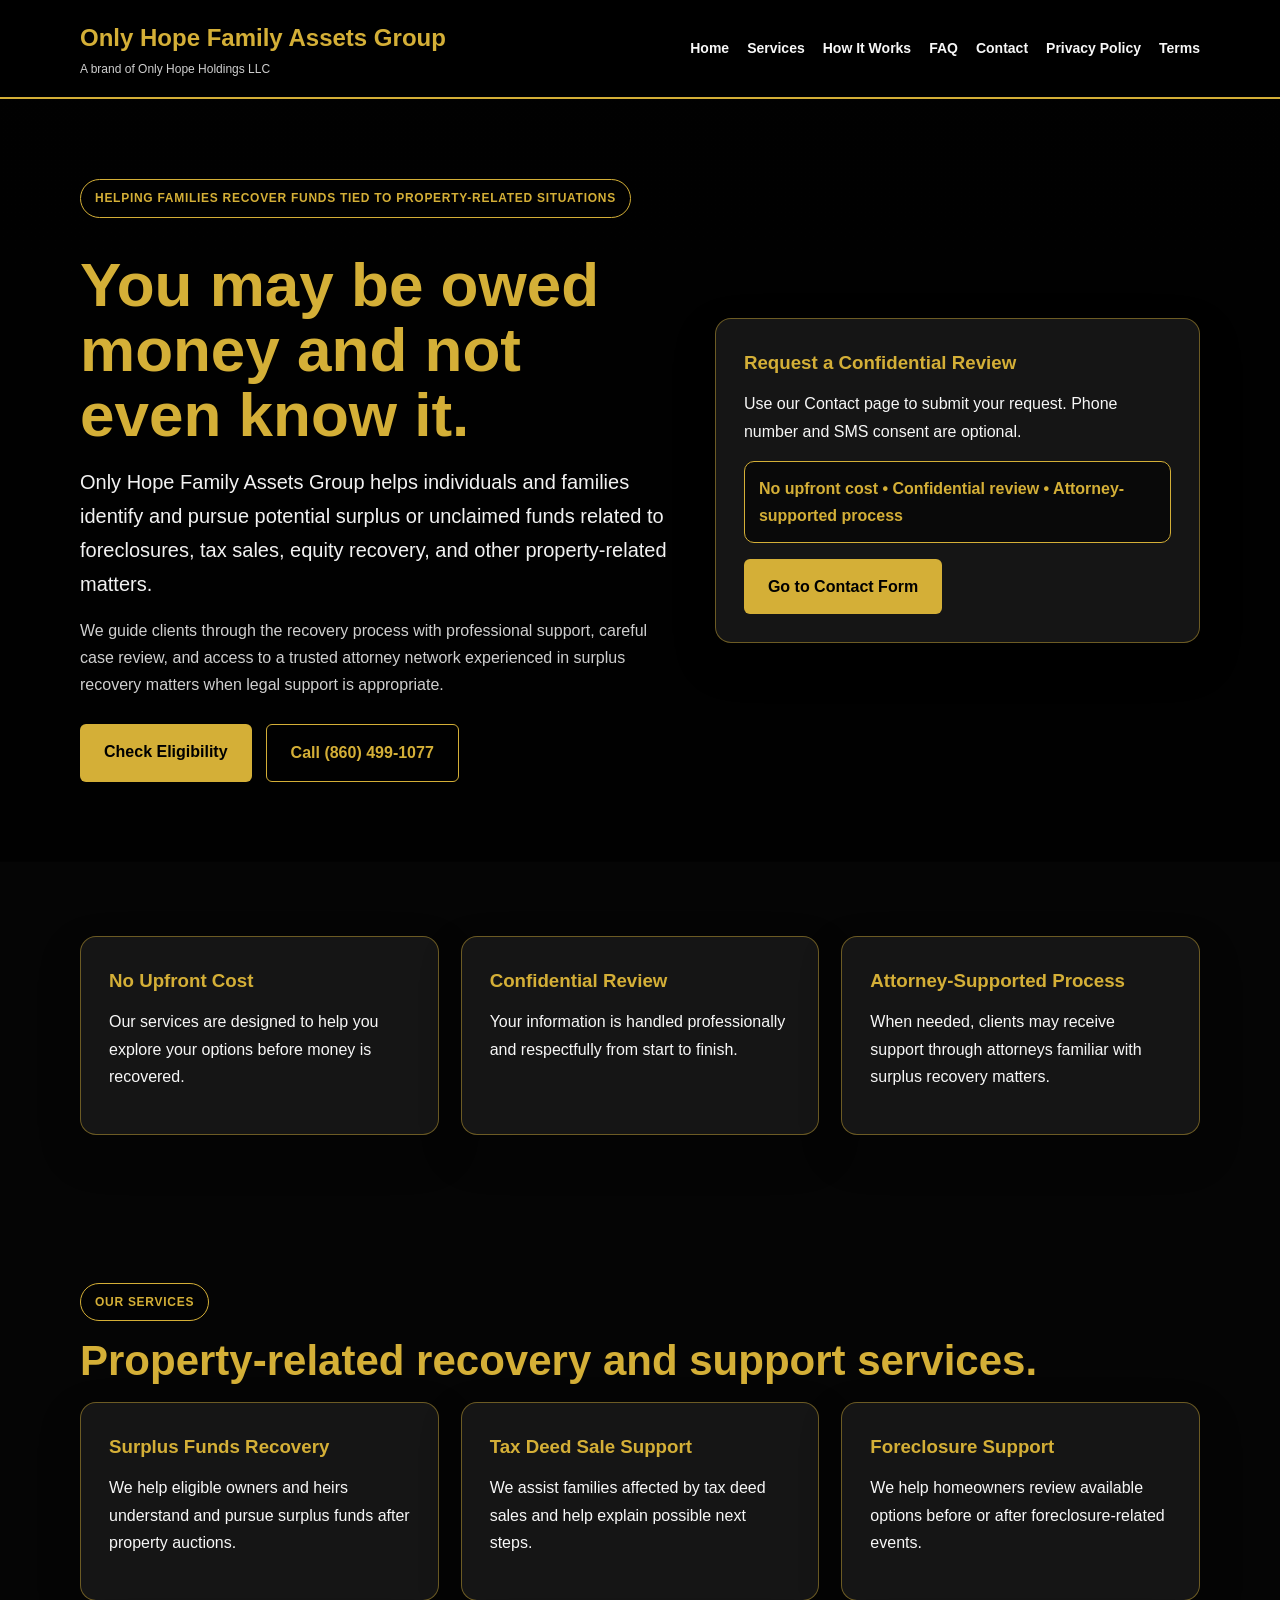
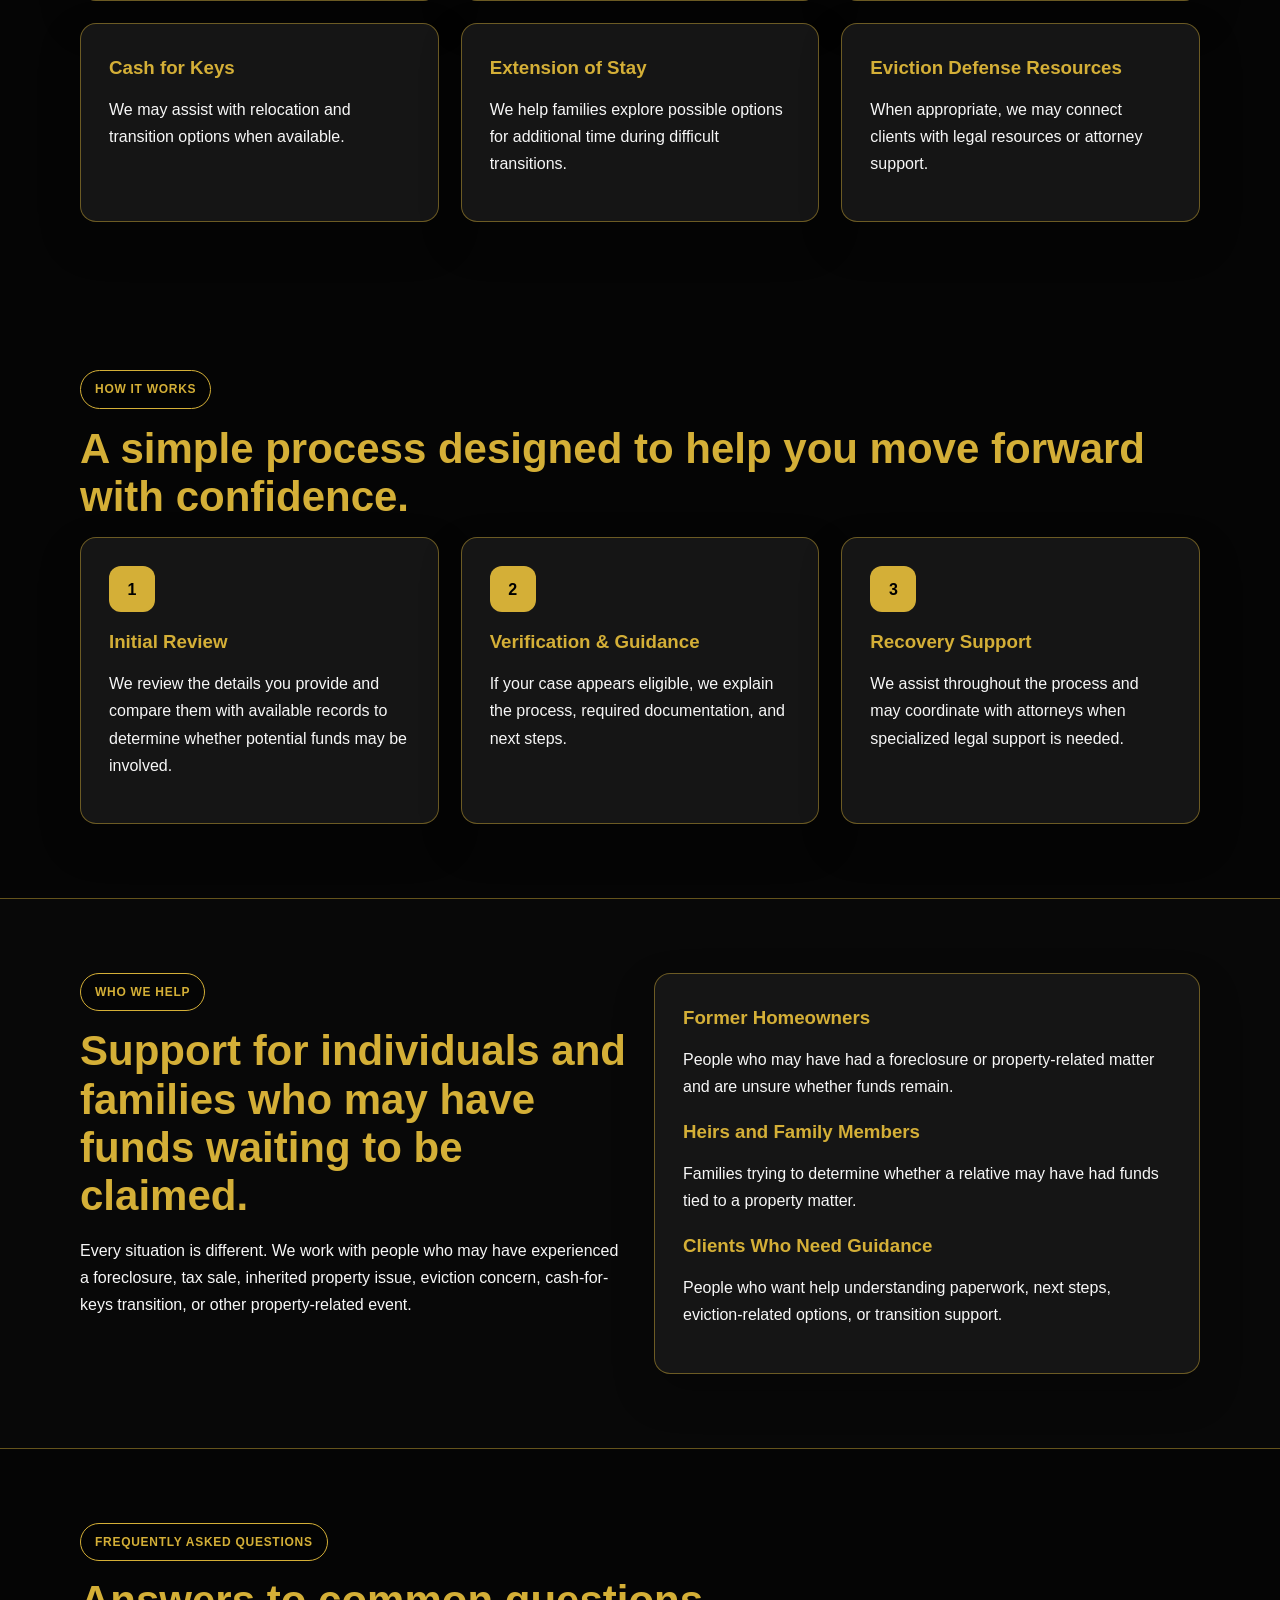
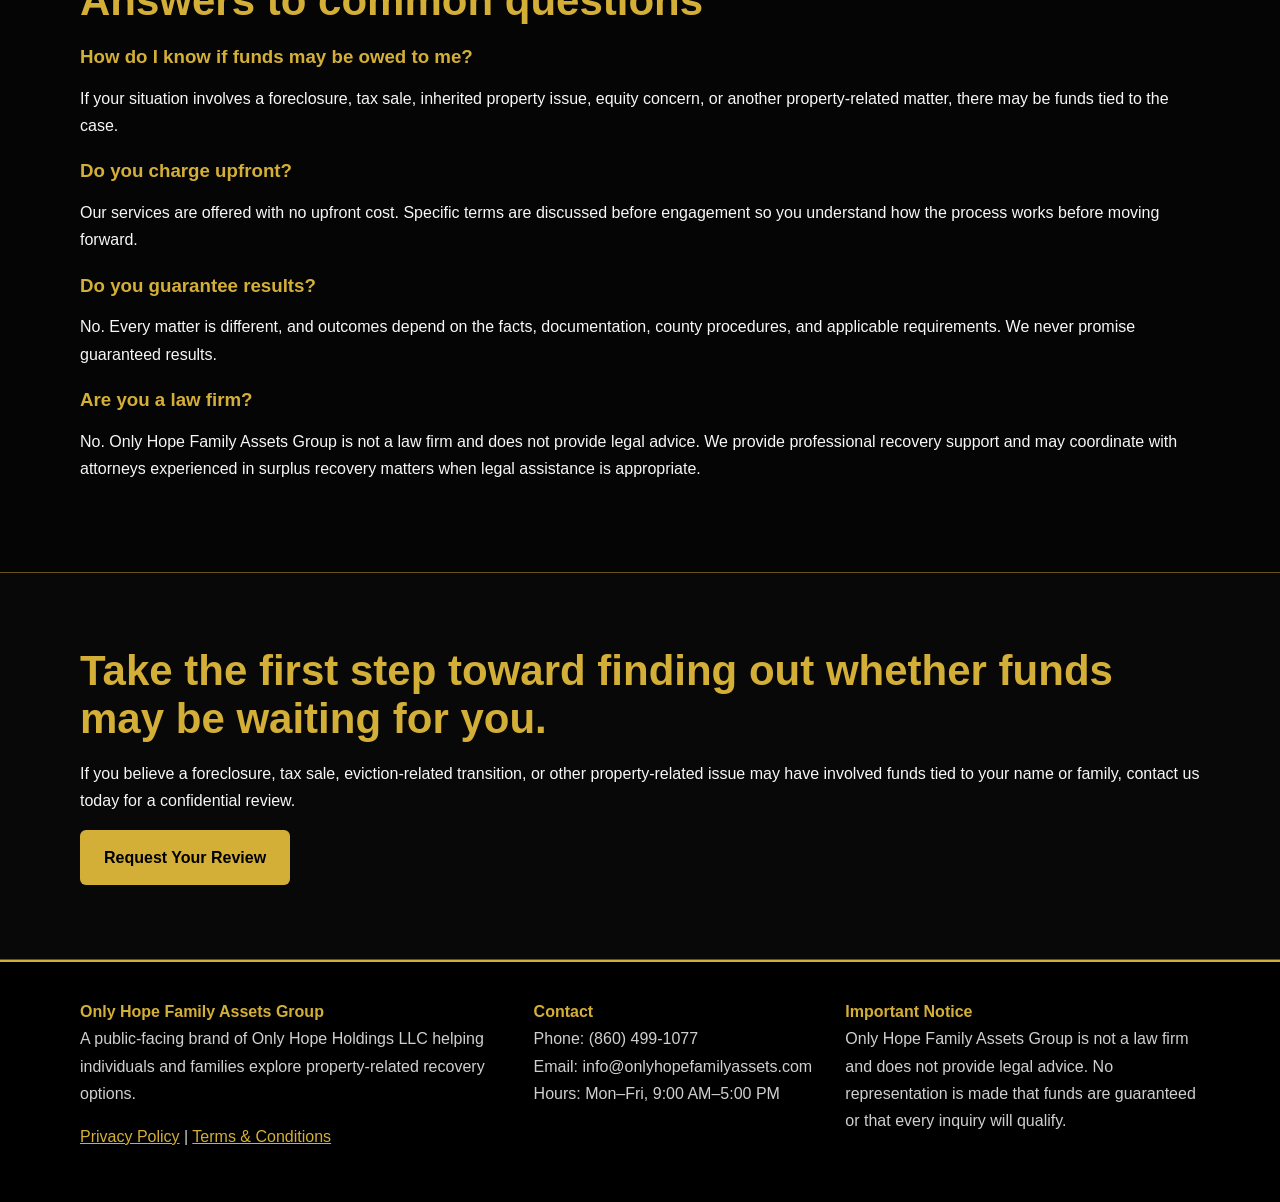
==== commit b9677dd1: "Update index.html" ====
--- a/index.html
+++ b/index.html
@@ -4,7 +4,7 @@
   <meta charset="UTF-8" />
   <meta name="viewport" content="width=device-width, initial-scale=1.0" />
   <title>Only Hope Family Assets Group | Surplus Funds & Recovery</title>
-  <meta name="description" content="Only Hope Family Assets Group helps individuals and families explore surplus funds, equity recovery, and property-related recovery options with no upfront cost." />
+  <meta name="description" content="Only Hope Family Assets Group helps individuals and families explore surplus funds, equity recovery, and property-related recovery options." />
   <link rel="stylesheet" href="style.css" />
 </head>
 <body>
@@ -17,9 +17,12 @@
     </div>
     <nav>
       <a href="index.html">Home</a>
+      <a href="#services">Services</a>
+      <a href="#how-it-works">How It Works</a>
+      <a href="#faq">FAQ</a>
       <a href="contact.html">Contact</a>
       <a href="privacy-policy.html">Privacy Policy</a>
-      <a href="terms.html">Terms & Conditions</a>
+      <a href="terms.html">Terms</a>
     </nav>
   </div>
 </header>
@@ -27,19 +30,25 @@
 <section class="hero">
   <div class="container hero-grid">
     <div>
-      <div class="eyebrow">Helping families recover funds tied to property-related situations</div>
+      <p class="eyebrow">Helping families recover funds tied to property-related situations</p>
       <h1>You may be owed money and not even know it.</h1>
-      <p class="lead">Only Hope Family Assets Group helps individuals and families identify and pursue potential surplus or unclaimed funds related to foreclosures, tax sales, equity recovery, and other property-related matters.</p>
-      <p class="sublead">We guide clients through the recovery process with professional support, careful case review, and access to a trusted attorney network experienced in surplus recovery matters when legal support is appropriate.</p>
+      <p class="lead">
+        Only Hope Family Assets Group helps individuals and families identify and pursue potential surplus or unclaimed funds related to foreclosures, tax sales, equity recovery, and other property-related matters.
+      </p>
+      <p class="sublead">
+        We guide clients through the recovery process with professional support, careful case review, and access to a trusted attorney network experienced in surplus recovery matters when legal support is appropriate.
+      </p>
       <div class="hero-actions">
-        <a href="contact.html" class="btn">See If You May Qualify</a>
+        <a href="contact.html" class="btn">Check Eligibility</a>
         <a href="tel:+18604991077" class="btn btn-outline">Call (860) 499-1077</a>
       </div>
     </div>
 
     <div class="card">
-      <h3>Request a confidential review</h3>
-      <p class="sublead">Use our separate Contact page to submit your request. Phone number and SMS consent are optional for A2P compliance.</p>
+      <h3>Request a Confidential Review</h3>
+      <p>
+        Use our Contact page to submit your request. Phone number and SMS consent are optional.
+      </p>
       <p class="highlight">No upfront cost • Confidential review • Attorney-supported process</p>
       <a href="contact.html" class="btn">Go to Contact Form</a>
     </div>
@@ -48,44 +57,132 @@
 
 <section class="section">
   <div class="container grid-3">
-    <div class="card"><h3>No upfront cost</h3><p class="sublead">Our services are designed to help you explore your options before money is recovered.</p></div>
-    <div class="card"><h3>Confidential review</h3><p class="sublead">Your information is handled professionally and respectfully from start to finish.</p></div>
-    <div class="card"><h3>Attorney-supported process</h3><p class="sublead">When needed, clients may receive support through attorneys familiar with surplus recovery matters.</p></div>
+    <div class="card">
+      <h3>No Upfront Cost</h3>
+      <p>Our services are designed to help you explore your options before money is recovered.</p>
+    </div>
+    <div class="card">
+      <h3>Confidential Review</h3>
+      <p>Your information is handled professionally and respectfully from start to finish.</p>
+    </div>
+    <div class="card">
+      <h3>Attorney-Supported Process</h3>
+      <p>When needed, clients may receive support through attorneys familiar with surplus recovery matters.</p>
+    </div>
+  </div>
+</section>
+
+<section class="section section-light" id="services">
+  <div class="container">
+    <p class="eyebrow">Our Services</p>
+    <h2>Property-related recovery and support services.</h2>
+
+    <div class="grid-3">
+      <div class="card">
+        <h3>Surplus Funds Recovery</h3>
+        <p>We help eligible owners and heirs understand and pursue surplus funds after property auctions.</p>
+      </div>
+      <div class="card">
+        <h3>Tax Deed Sale Support</h3>
+        <p>We assist families affected by tax deed sales and help explain possible next steps.</p>
+      </div>
+      <div class="card">
+        <h3>Foreclosure Support</h3>
+        <p>We help homeowners review available options before or after foreclosure-related events.</p>
+      </div>
+      <div class="card">
+        <h3>Cash for Keys</h3>
+        <p>We may assist with relocation and transition options when available.</p>
+      </div>
+      <div class="card">
+        <h3>Extension of Stay</h3>
+        <p>We help families explore possible options for additional time during difficult transitions.</p>
+      </div>
+      <div class="card">
+        <h3>Eviction Defense Resources</h3>
+        <p>When appropriate, we may connect clients with legal resources or attorney support.</p>
+      </div>
+    </div>
+  </div>
+</section>
+
+<section class="section" id="how-it-works">
+  <div class="container">
+    <p class="eyebrow">How It Works</p>
+    <h2>A simple process designed to help you move forward with confidence.</h2>
+
+    <div class="grid-3">
+      <div class="card">
+        <div class="num">1</div>
+        <h3>Initial Review</h3>
+        <p>We review the details you provide and compare them with available records to determine whether potential funds may be involved.</p>
+      </div>
+      <div class="card">
+        <div class="num">2</div>
+        <h3>Verification & Guidance</h3>
+        <p>If your case appears eligible, we explain the process, required documentation, and next steps.</p>
+      </div>
+      <div class="card">
+        <div class="num">3</div>
+        <h3>Recovery Support</h3>
+        <p>We assist throughout the process and may coordinate with attorneys when specialized legal support is needed.</p>
+      </div>
+    </div>
   </div>
 </section>
 
 <section class="section section-dark">
+  <div class="container grid-2">
+    <div>
+      <p class="eyebrow light">Who We Help</p>
+      <h2>Support for individuals and families who may have funds waiting to be claimed.</h2>
+      <p>
+        Every situation is different. We work with people who may have experienced a foreclosure, tax sale, inherited property issue, eviction concern, cash-for-keys transition, or other property-related event.
+      </p>
+    </div>
+    <div class="card dark-card">
+      <h3>Former Homeowners</h3>
+      <p>People who may have had a foreclosure or property-related matter and are unsure whether funds remain.</p>
+      <h3>Heirs and Family Members</h3>
+      <p>Families trying to determine whether a relative may have had funds tied to a property matter.</p>
+      <h3>Clients Who Need Guidance</h3>
+      <p>People who want help understanding paperwork, next steps, eviction-related options, or transition support.</p>
+    </div>
+  </div>
+</section>
+
+<section class="section" id="faq">
   <div class="container">
-    <div class="eyebrow">How it works</div>
-    <h2>A simple process designed to help you move forward with confidence.</h2>
-    <div class="grid-3" style="margin-top: 30px;">
-      <div class="card"><div class="num">1</div><h3>Initial Review</h3><p class="sublead">We review the details you provide and compare them with available records to determine whether surplus funds, equity recovery opportunities, or other property-related funds may be involved.</p></div>
-      <div class="card"><div class="num">2</div><h3>Verification & Guidance</h3><p class="sublead">If your case appears eligible, we explain the process, required documentation, and next steps, including when attorney-supported assistance may be appropriate.</p></div>
-      <div class="card"><div class="num">3</div><h3>Recovery Support</h3><p class="sublead">We assist throughout the process of pursuing potential funds and may coordinate with attorneys who understand surplus recovery procedures when specialized legal support is needed.</p></div>
-    </div>
-  </div>
-</section>
-
-<section class="section">
-  <div class="container grid-2">
-    <div>
-      <div class="eyebrow">Additional support services</div>
-      <h2>More than surplus recovery support.</h2>
-      <p class="sublead">Only Hope Family Assets Group also provides guidance for related property situations, including eviction defense support, cash-for-keys assistance, extension of stay, and equity recovery.</p>
-    </div>
-    <div>
-      <div class="card"><h3>Eviction defense support</h3><p class="sublead">We help clients understand available options, next steps, and potential support resources when facing displacement or property-related pressure.</p></div>
-      <div class="card" style="margin-top:14px;"><h3>Cash for keys assistance</h3><p class="sublead">We assist with transition-focused conversations and options that may help create a smoother exit process when appropriate.</p></div>
-      <div class="card" style="margin-top:14px;"><h3>Equity recovery</h3><p class="sublead">We help clients explore whether remaining value, funds, or equity may be connected to a property-related situation.</p></div>
+    <p class="eyebrow">Frequently Asked Questions</p>
+    <h2>Answers to common questions</h2>
+
+    <div class="faq-item">
+      <h3>How do I know if funds may be owed to me?</h3>
+      <p>If your situation involves a foreclosure, tax sale, inherited property issue, equity concern, or another property-related matter, there may be funds tied to the case.</p>
+    </div>
+
+    <div class="faq-item">
+      <h3>Do you charge upfront?</h3>
+      <p>Our services are offered with no upfront cost. Specific terms are discussed before engagement so you understand how the process works before moving forward.</p>
+    </div>
+
+    <div class="faq-item">
+      <h3>Do you guarantee results?</h3>
+      <p>No. Every matter is different, and outcomes depend on the facts, documentation, county procedures, and applicable requirements. We never promise guaranteed results.</p>
+    </div>
+
+    <div class="faq-item">
+      <h3>Are you a law firm?</h3>
+      <p>No. Only Hope Family Assets Group is not a law firm and does not provide legal advice. We provide professional recovery support and may coordinate with attorneys experienced in surplus recovery matters when legal assistance is appropriate.</p>
     </div>
   </div>
 </section>
 
 <section class="section section-dark">
-  <div class="container card">
+  <div class="container cta-box">
     <h2>Take the first step toward finding out whether funds may be waiting for you.</h2>
-    <p class="sublead">If you believe a foreclosure, tax sale, eviction-related transition, or other property-related issue may have involved funds tied to your name or family, contact us today for a confidential review.</p>
-    <a href="contact.html" class="btn">Request Your Review</a>
+    <p>If you believe a foreclosure, tax sale, eviction-related transition, or other property-related issue may have involved funds tied to your name or family, contact us today for a confidential review.</p>
+    <a href="contact.html" class="btn btn-light">Request Your Review</a>
   </div>
 </section>
 
--- a/style.css
+++ b/style.css
@@ -4,254 +4,353 @@
   box-sizing: border-box;
 }
 
+:root {
+  --black: #050505;
+  --dark: #0d0d0d;
+  --card: #151515;
+  --gold: #d4af37;
+  --gold2: #f1cc55;
+  --text: #f7f7f7;
+  --muted: #cfcfcf;
+  --border: rgba(212, 175, 55, 0.45);
+}
+
+html {
+  scroll-behavior: smooth;
+}
+
 body {
-  background: #0b0b0b;
-  color: #f5f5f5;
   font-family: Arial, Helvetica, sans-serif;
-  line-height: 1.6;
+  background: var(--black);
+  color: var(--text);
+  line-height: 1.7;
+}
+
+a {
+  color: inherit;
+  text-decoration: none;
+}
+
+.container {
+  width: min(1120px, calc(100% - 32px));
+  margin: 0 auto;
 }
 
 header {
-  background: #000;
-  border-bottom: 2px solid #d4af37;
-  padding: 20px 8%;
+  background: rgba(0, 0, 0, 0.96);
+  border-bottom: 2px solid var(--gold);
+  position: sticky;
+  top: 0;
+  z-index: 10;
+}
+
+.header-inner {
   display: flex;
   justify-content: space-between;
   align-items: center;
+  gap: 24px;
+  padding: 18px 0;
+}
+
+.logo {
+  color: var(--gold);
+  font-size: 24px;
+  font-weight: 800;
+}
+
+.logo-sub {
+  color: var(--muted);
+  font-size: 12px;
+}
+
+nav {
+  display: flex;
+  gap: 18px;
   flex-wrap: wrap;
-}
-
-.logo {
-  color: #d4af37;
-  font-size: 24px;
-  font-weight: bold;
-}
-
-nav a {
-  color: #ffffff;
-  text-decoration: none;
-  margin-left: 20px;
-  font-weight: bold;
+  font-size: 14px;
+  font-weight: 700;
 }
 
 nav a:hover {
-  color: #d4af37;
+  color: var(--gold);
+}
+
+.btn {
+  display: inline-block;
+  background: var(--gold);
+  color: #000;
+  padding: 14px 24px;
+  border-radius: 6px;
+  font-weight: 800;
+  border: none;
+  cursor: pointer;
+}
+
+.btn:hover {
+  background: var(--gold2);
+}
+
+.btn-outline {
+  background: transparent;
+  color: var(--gold);
+  border: 1px solid var(--gold);
 }
 
 .hero {
-  min-height: 80vh;
-  padding: 8%;
+  min-height: 82vh;
   background:
-    linear-gradient(rgba(0,0,0,0.75), rgba(0,0,0,0.75)),
+    linear-gradient(rgba(0,0,0,0.78), rgba(0,0,0,0.86)),
     url("https://images.unsplash.com/photo-1560518883-ce09059eeffa?auto=format&fit=crop&w=1600&q=80");
   background-size: cover;
   background-position: center;
   display: flex;
   align-items: center;
-}
-
-.hero-content {
-  max-width: 800px;
-}
-
-.hero h1,
-.page-hero h1,
-.content-page h1 {
-  color: #d4af37;
-  font-size: 44px;
-  margin-bottom: 20px;
-}
-
-.hero p,
-.page-hero p {
+  padding: 80px 0;
+}
+
+.hero-grid {
+  display: grid;
+  grid-template-columns: 1.1fr 0.9fr;
+  gap: 42px;
+  align-items: center;
+}
+
+.eyebrow {
+  display: inline-block;
+  border: 1px solid var(--gold);
+  color: var(--gold);
+  border-radius: 999px;
+  padding: 8px 14px;
+  font-size: 12px;
+  text-transform: uppercase;
+  letter-spacing: .06em;
+  font-weight: 800;
+  background: rgba(0,0,0,.35);
+}
+
+h1 {
+  color: var(--gold);
+  font-size: clamp(38px, 5vw, 62px);
+  line-height: 1.05;
+  margin: 18px 0;
+}
+
+h2 {
+  color: var(--gold);
+  font-size: clamp(28px, 4vw, 42px);
+  line-height: 1.15;
+  margin-bottom: 16px;
+}
+
+h3 {
+  color: var(--gold);
+  margin-bottom: 12px;
+}
+
+p {
+  margin-bottom: 16px;
+}
+
+.lead {
   font-size: 20px;
-  margin-bottom: 30px;
-}
-
-.btn {
-  background: #d4af37;
+  color: #f2f2f2;
+  max-width: 680px;
+}
+
+.sublead {
+  color: var(--muted);
+  max-width: 700px;
+}
+
+.hero-actions {
+  display: flex;
+  gap: 14px;
+  flex-wrap: wrap;
+  margin-top: 26px;
+}
+
+.section {
+  padding: 74px 0;
+}
+
+.section-dark {
+  background: #080808;
+  border-top: 1px solid var(--border);
+  border-bottom: 1px solid var(--border);
+}
+
+.grid-3 {
+  display: grid;
+  grid-template-columns: repeat(3, 1fr);
+  gap: 22px;
+}
+
+.grid-2 {
+  display: grid;
+  grid-template-columns: repeat(2, 1fr);
+  gap: 28px;
+  align-items: start;
+}
+
+.card {
+  background: var(--card);
+  border: 1px solid var(--border);
+  border-radius: 16px;
+  padding: 28px;
+  box-shadow: 0 18px 40px rgba(0,0,0,.25);
+}
+
+.highlight {
+  background: #090909;
+  border: 1px solid var(--gold);
+  color: var(--gold);
+  font-weight: 800;
+  padding: 13px 14px;
+  border-radius: 10px;
+}
+
+.num {
+  width: 46px;
+  height: 46px;
+  background: var(--gold);
   color: #000;
-  padding: 14px 28px;
-  border: none;
-  border-radius: 4px;
-  text-decoration: none;
-  display: inline-block;
-  font-weight: bold;
-  cursor: pointer;
-}
-
-.btn:hover {
-  background: #f1cc55;
-}
-
-.section {
-  padding: 70px 8%;
+  display: inline-flex;
+  justify-content: center;
+  align-items: center;
+  border-radius: 12px;
+  font-weight: 900;
+  margin-bottom: 14px;
+}
+
+.page-hero {
+  padding: 70px 0;
   text-align: center;
-}
-
-.section h2 {
-  color: #d4af37;
-  font-size: 36px;
-  margin-bottom: 30px;
-}
-
-.cards {
-  display: grid;
-  grid-template-columns: repeat(auto-fit, minmax(250px, 1fr));
-  gap: 25px;
-}
-
-.card {
-  background: #151515;
-  border: 1px solid #d4af37;
-  padding: 30px;
-  border-radius: 8px;
-}
-
-.card h3 {
-  color: #d4af37;
-  margin-bottom: 15px;
-}
-
-.dark {
-  background: #050505;
-}
-
-.dark p {
+  background: linear-gradient(135deg, #050505, #141414);
+  border-bottom: 1px solid var(--border);
+}
+
+.form-wrap {
   max-width: 850px;
-  margin: 0 auto 25px auto;
-}
-
-.page-hero {
-  padding: 70px 8%;
-  text-align: center;
-  background: #111;
-  border-bottom: 1px solid #d4af37;
-}
-
-.form-section {
-  padding: 60px 8%;
-  display: flex;
-  justify-content: center;
-}
-
-.contact-form {
-  background: #151515;
-  border: 1px solid #d4af37;
-  border-radius: 8px;
-  padding: 35px;
-  max-width: 800px;
-  width: 100%;
+  margin: 0 auto;
 }
 
 .contact-form label {
-  color: #d4af37;
   display: block;
+  color: var(--gold);
+  font-weight: 800;
   margin-top: 18px;
   margin-bottom: 8px;
-  font-weight: bold;
 }
 
 .contact-form input,
 .contact-form textarea {
   width: 100%;
-  padding: 13px;
+  padding: 14px;
   border: 1px solid #555;
-  border-radius: 4px;
+  border-radius: 6px;
   background: #000;
   color: #fff;
 }
 
 .contact-form small {
   display: block;
-  color: #cccccc;
+  color: var(--muted);
   margin-top: 6px;
 }
 
 .checkbox-box {
   display: flex;
+  gap: 12px;
   align-items: flex-start;
-  gap: 12px;
-  margin-top: 22px;
-  background: #0b0b0b;
   border: 1px solid #333;
-  padding: 15px;
-  border-radius: 5px;
+  background: #090909;
+  border-radius: 10px;
+  padding: 16px;
+  margin-top: 20px;
 }
 
 .checkbox-box input {
   width: auto;
-  margin-top: 5px;
+  margin-top: 6px;
 }
 
 .checkbox-box label {
+  margin: 0;
   color: #f5f5f5;
-  font-weight: normal;
-  margin: 0;
+  font-weight: 400;
 }
 
 .form-links {
-  margin-top: 20px;
+  margin-top: 18px;
   font-size: 14px;
+  color: var(--muted);
 }
 
 .form-links a,
-footer a,
-.content-page a {
-  color: #d4af37;
-}
-
-.content-page {
-  padding: 70px 8%;
-  max-width: 1000px;
-  margin: auto;
-}
-
-.content-page h2 {
-  color: #d4af37;
+.legal-page a,
+footer a {
+  color: var(--gold);
+  text-decoration: underline;
+}
+
+.legal-page {
+  max-width: 950px;
+  margin: 0 auto;
+}
+
+.legal-page h2 {
+  font-size: 28px;
   margin-top: 30px;
-  margin-bottom: 10px;
-}
-
-.content-page p {
+}
+
+.legal-page ul {
+  padding-left: 22px;
   margin-bottom: 18px;
+}
+
+.legal-page li {
+  margin-bottom: 8px;
+}
+
+.notice {
+  background: #090909;
+  border-left: 4px solid var(--gold);
+  padding: 18px;
+  border-radius: 8px;
+  color: var(--muted);
 }
 
 footer {
   background: #000;
-  border-top: 2px solid #d4af37;
-  padding: 30px 8%;
-  text-align: center;
-  color: #cccccc;
-}
-
-footer p {
-  margin-bottom: 8px;
-}
-
-@media (max-width: 768px) {
-  header {
+  border-top: 2px solid var(--gold);
+  padding: 36px 0;
+  color: var(--muted);
+}
+
+.footer-grid {
+  display: grid;
+  grid-template-columns: 1.2fr .8fr 1fr;
+  gap: 28px;
+}
+
+footer strong {
+  color: var(--gold);
+}
+
+@media (max-width: 900px) {
+  .hero-grid,
+  .grid-3,
+  .grid-2,
+  .footer-grid {
+    grid-template-columns: 1fr;
+  }
+
+  nav {
     justify-content: center;
+  }
+
+  .header-inner {
+    flex-direction: column;
     text-align: center;
   }
-
-  nav {
-    margin-top: 15px;
-  }
-
-  nav a {
-    display: inline-block;
-    margin: 8px;
-  }
-
-  .hero h1,
-  .page-hero h1,
-  .content-page h1 {
-    font-size: 32px;
-  }
-
-  .hero p,
-  .page-hero p {
-    font-size: 17px;
-  }
-}
+}
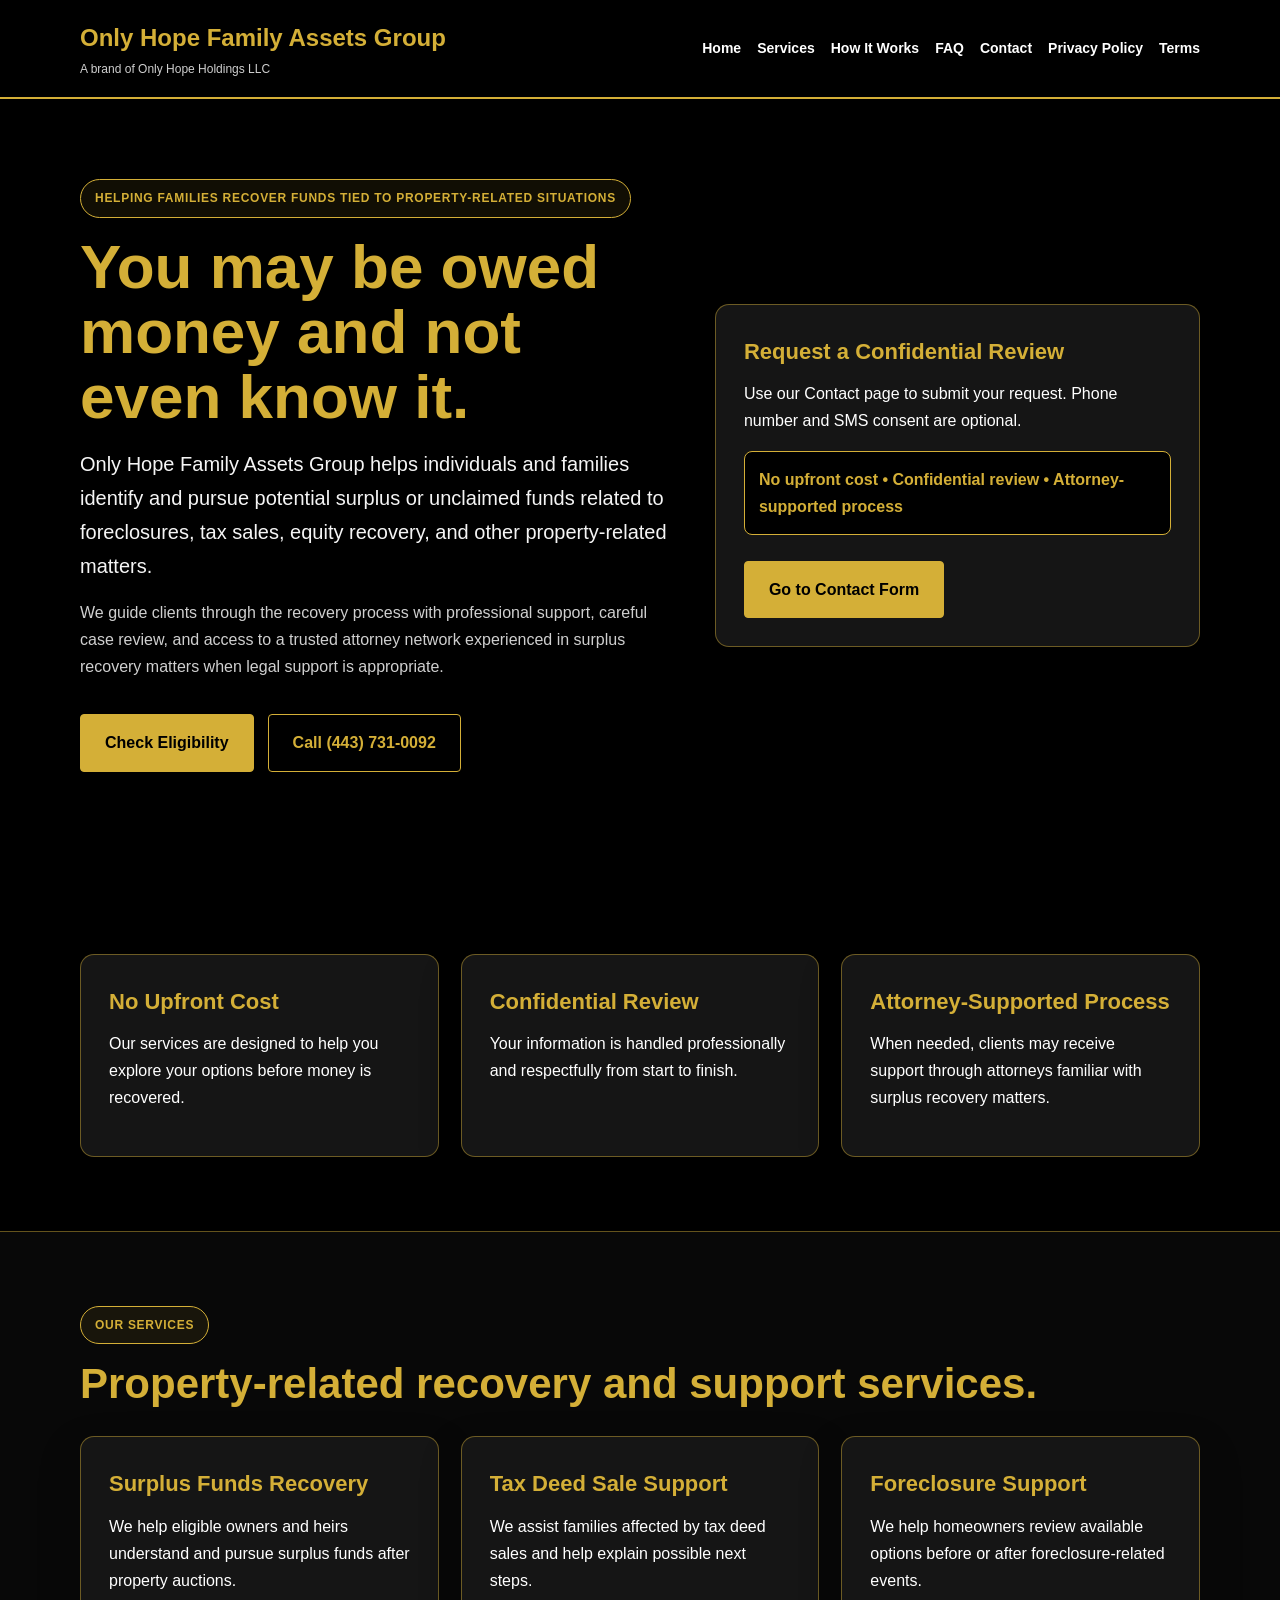
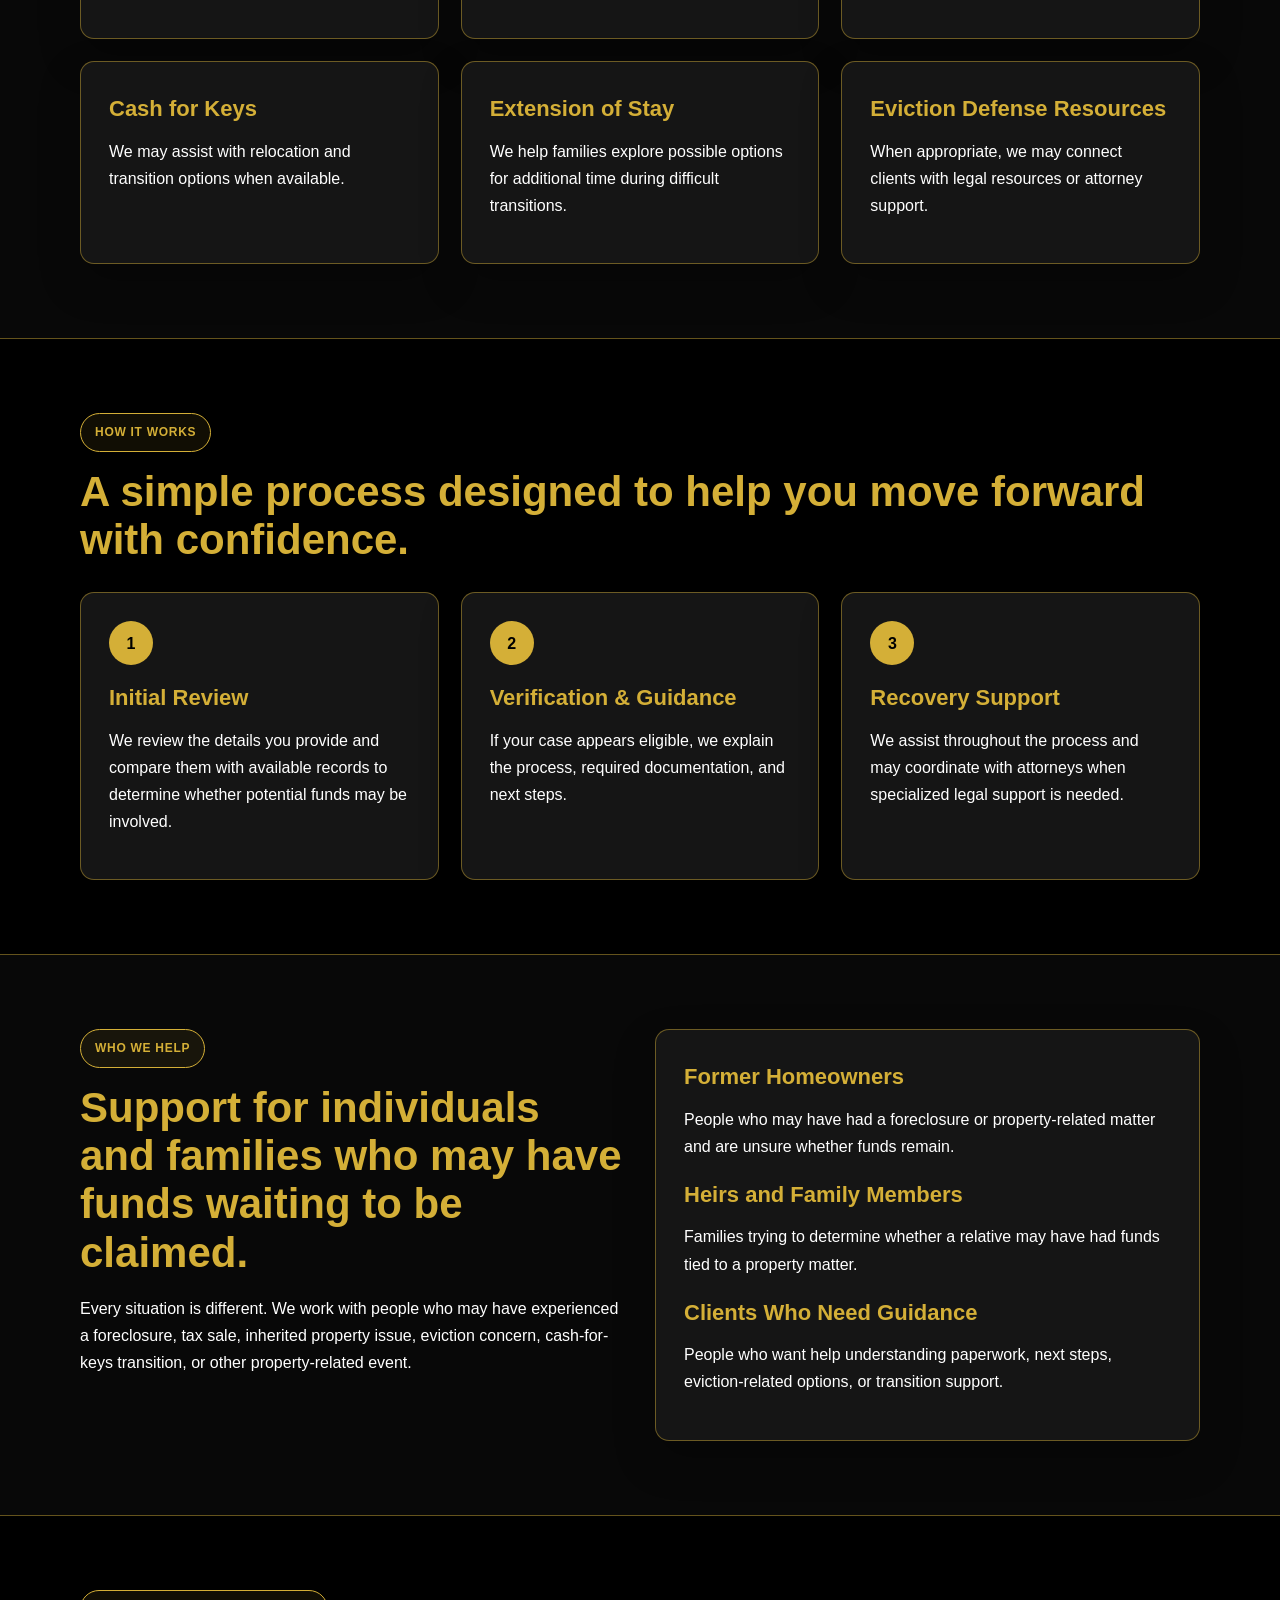
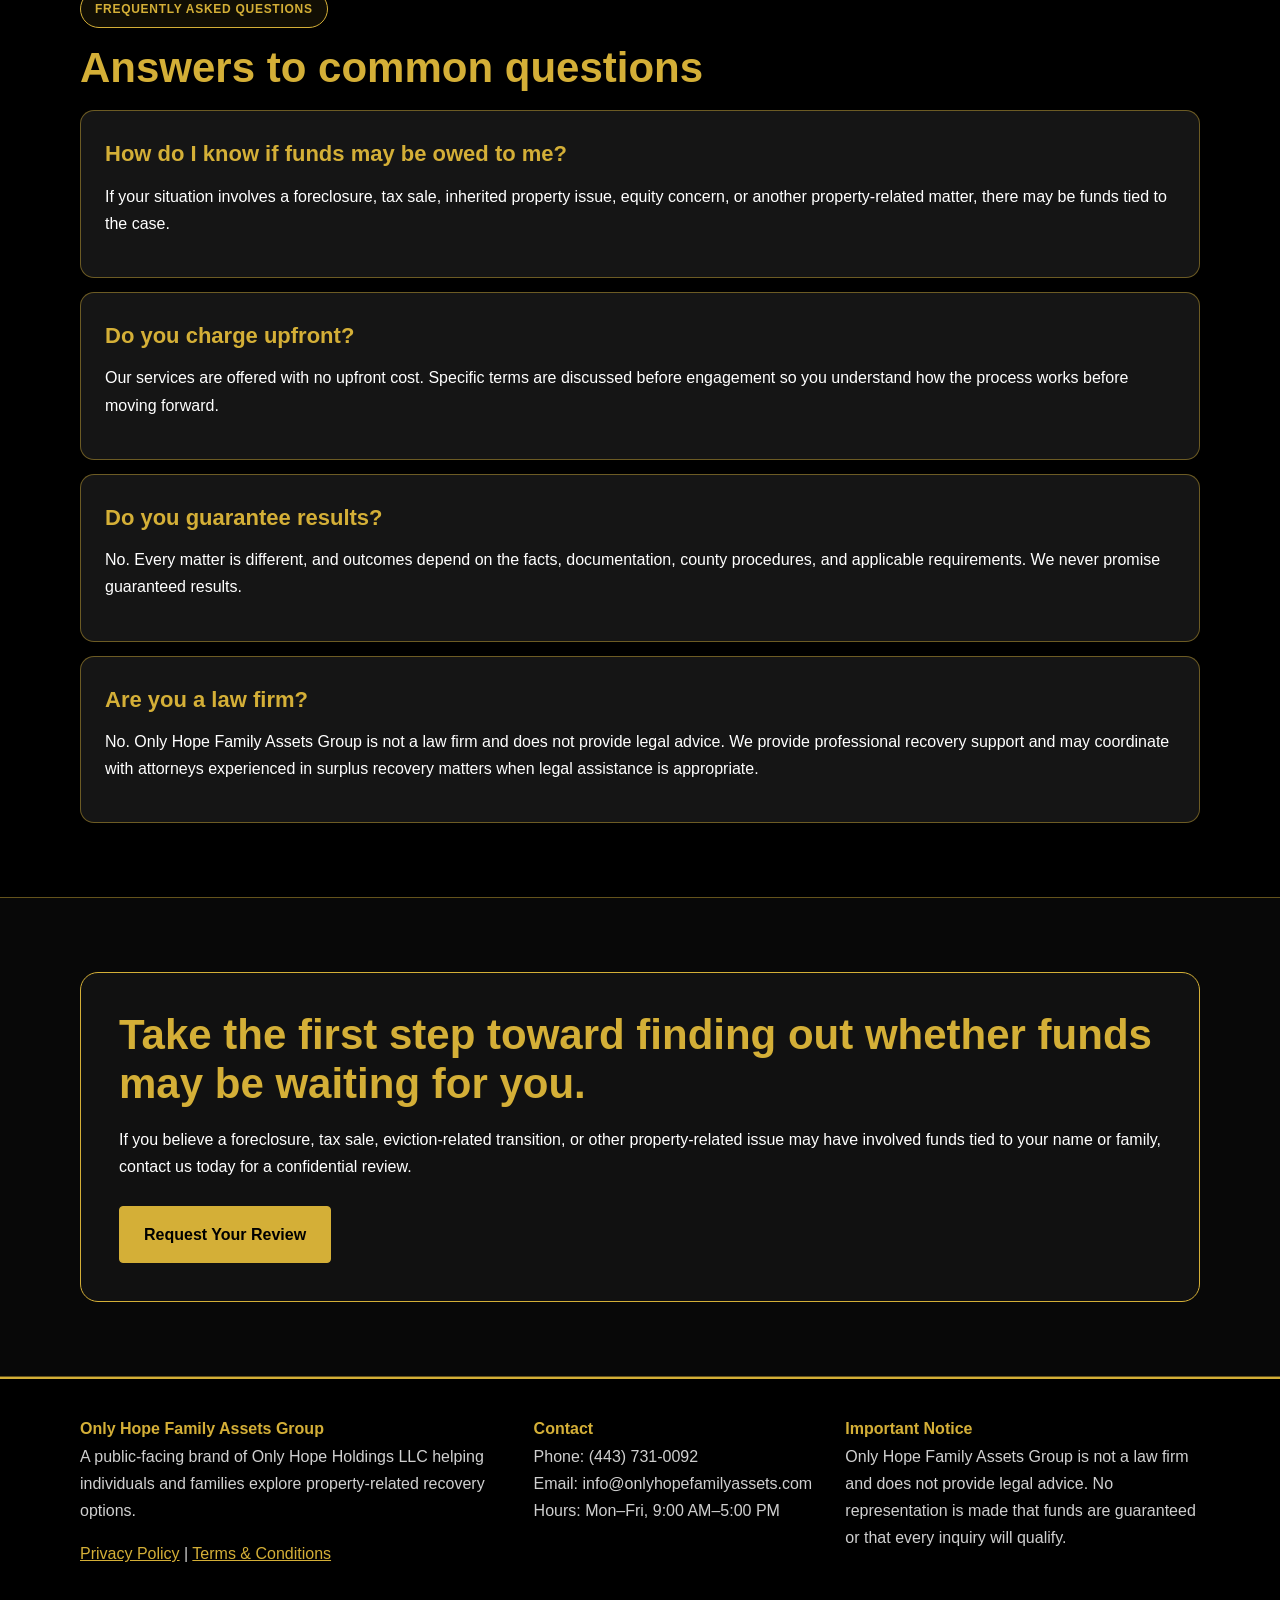
==== commit 77c06b69: "Update index.html" ====
--- a/index.html
+++ b/index.html
@@ -40,7 +40,7 @@
       </p>
       <div class="hero-actions">
         <a href="contact.html" class="btn">Check Eligibility</a>
-        <a href="tel:+18604991077" class="btn btn-outline">Call (860) 499-1077</a>
+        <a href="tel:+14437310092" class="btn btn-outline">Call (443) 731-0092</a>
       </div>
     </div>
 
@@ -195,7 +195,7 @@
     </div>
     <div>
       <strong>Contact</strong>
-      <p>Phone: (860) 499-1077<br>Email: info@onlyhopefamilyassets.com<br>Hours: Mon–Fri, 9:00 AM–5:00 PM</p>
+      <p>Phone: (443) 731-0092<br>Email: info@onlyhopefamilyassets.com<br>Hours: Mon–Fri, 9:00 AM–5:00 PM</p>
     </div>
     <div>
       <strong>Important Notice</strong>
--- a/style.css
+++ b/style.css
@@ -5,13 +5,13 @@
 }
 
 :root {
-  --black: #050505;
-  --dark: #0d0d0d;
+  --black: #000000;
+  --dark: #0b0b0b;
   --card: #151515;
   --gold: #d4af37;
-  --gold2: #f1cc55;
-  --text: #f7f7f7;
-  --muted: #cfcfcf;
+  --gold-light: #f1cc55;
+  --white: #ffffff;
+  --gray: #cfcfcf;
   --border: rgba(212, 175, 55, 0.45);
 }
 
@@ -22,7 +22,7 @@
 body {
   font-family: Arial, Helvetica, sans-serif;
   background: var(--black);
-  color: var(--text);
+  color: var(--white);
   line-height: 1.7;
 }
 
@@ -37,80 +37,59 @@
 }
 
 header {
-  background: rgba(0, 0, 0, 0.96);
+  background: #000;
   border-bottom: 2px solid var(--gold);
   position: sticky;
   top: 0;
-  z-index: 10;
+  z-index: 20;
 }
 
 .header-inner {
+  padding: 18px 0;
   display: flex;
   justify-content: space-between;
   align-items: center;
-  gap: 24px;
-  padding: 18px 0;
+  gap: 22px;
 }
 
 .logo {
-  color: var(--gold);
   font-size: 24px;
   font-weight: 800;
+  color: var(--gold);
 }
 
 .logo-sub {
-  color: var(--muted);
   font-size: 12px;
+  color: var(--gray);
 }
 
 nav {
   display: flex;
-  gap: 18px;
   flex-wrap: wrap;
+  gap: 16px;
   font-size: 14px;
   font-weight: 700;
 }
 
 nav a:hover {
   color: var(--gold);
-}
-
-.btn {
-  display: inline-block;
-  background: var(--gold);
-  color: #000;
-  padding: 14px 24px;
-  border-radius: 6px;
-  font-weight: 800;
-  border: none;
-  cursor: pointer;
-}
-
-.btn:hover {
-  background: var(--gold2);
-}
-
-.btn-outline {
-  background: transparent;
-  color: var(--gold);
-  border: 1px solid var(--gold);
 }
 
 .hero {
   min-height: 82vh;
   background:
-    linear-gradient(rgba(0,0,0,0.78), rgba(0,0,0,0.86)),
+    linear-gradient(rgba(0,0,0,.78), rgba(0,0,0,.9)),
     url("https://images.unsplash.com/photo-1560518883-ce09059eeffa?auto=format&fit=crop&w=1600&q=80");
   background-size: cover;
   background-position: center;
+  padding: 80px 0;
   display: flex;
   align-items: center;
-  padding: 80px 0;
 }
 
 .hero-grid {
   display: grid;
-  grid-template-columns: 1.1fr 0.9fr;
+  grid-template-columns: 1.1fr .9fr;
   gap: 42px;
   align-items: center;
 }
@@ -125,26 +104,28 @@
   text-transform: uppercase;
   letter-spacing: .06em;
   font-weight: 800;
-  background: rgba(0,0,0,.35);
+  background: rgba(212,175,55,.08);
+  margin-bottom: 16px;
 }
 
 h1 {
   color: var(--gold);
   font-size: clamp(38px, 5vw, 62px);
   line-height: 1.05;
-  margin: 18px 0;
+  margin-bottom: 18px;
 }
 
 h2 {
   color: var(--gold);
   font-size: clamp(28px, 4vw, 42px);
   line-height: 1.15;
-  margin-bottom: 16px;
+  margin-bottom: 18px;
 }
 
 h3 {
   color: var(--gold);
-  margin-bottom: 12px;
+  font-size: 22px;
+  margin-bottom: 10px;
 }
 
 p {
@@ -153,26 +134,48 @@
 
 .lead {
   font-size: 20px;
-  color: #f2f2f2;
-  max-width: 680px;
+  color: #f5f5f5;
+  max-width: 700px;
 }
 
 .sublead {
-  color: var(--muted);
-  max-width: 700px;
+  color: var(--gray);
+  max-width: 750px;
 }
 
 .hero-actions {
   display: flex;
   gap: 14px;
   flex-wrap: wrap;
-  margin-top: 26px;
+  margin-top: 24px;
+}
+
+.btn {
+  display: inline-block;
+  background: var(--gold);
+  color: #000;
+  border: 1px solid var(--gold);
+  padding: 14px 24px;
+  border-radius: 4px;
+  font-weight: 800;
+  cursor: pointer;
+  margin-top: 10px;
+}
+
+.btn:hover {
+  background: var(--gold-light);
+}
+
+.btn-outline {
+  background: transparent;
+  color: var(--gold);
 }
 
 .section {
   padding: 74px 0;
 }
 
+.section-light,
 .section-dark {
   background: #080808;
   border-top: 1px solid var(--border);
@@ -183,107 +186,71 @@
   display: grid;
   grid-template-columns: repeat(3, 1fr);
   gap: 22px;
+  margin-top: 28px;
 }
 
 .grid-2 {
   display: grid;
   grid-template-columns: repeat(2, 1fr);
-  gap: 28px;
+  gap: 30px;
   align-items: start;
 }
 
 .card {
   background: var(--card);
   border: 1px solid var(--border);
-  border-radius: 16px;
+  border-radius: 14px;
   padding: 28px;
   box-shadow: 0 18px 40px rgba(0,0,0,.25);
 }
 
 .highlight {
-  background: #090909;
+  background: #000;
   border: 1px solid var(--gold);
   color: var(--gold);
+  padding: 14px;
+  border-radius: 8px;
   font-weight: 800;
-  padding: 13px 14px;
-  border-radius: 10px;
 }
 
 .num {
-  width: 46px;
-  height: 46px;
+  width: 44px;
+  height: 44px;
   background: var(--gold);
   color: #000;
   display: inline-flex;
   justify-content: center;
   align-items: center;
-  border-radius: 12px;
+  border-radius: 100%;
   font-weight: 900;
   margin-bottom: 14px;
+}
+
+.faq-item {
+  background: var(--card);
+  border: 1px solid var(--border);
+  border-radius: 14px;
+  padding: 24px;
+  margin-top: 14px;
+}
+
+.cta-box {
+  background: #111;
+  border: 1px solid var(--gold);
+  border-radius: 18px;
+  padding: 38px;
 }
 
 .page-hero {
   padding: 70px 0;
   text-align: center;
-  background: linear-gradient(135deg, #050505, #141414);
+  background: #050505;
   border-bottom: 1px solid var(--border);
 }
 
 .form-wrap {
-  max-width: 850px;
+  max-width: 900px;
   margin: 0 auto;
-}
-
-.contact-form label {
-  display: block;
-  color: var(--gold);
-  font-weight: 800;
-  margin-top: 18px;
-  margin-bottom: 8px;
-}
-
-.contact-form input,
-.contact-form textarea {
-  width: 100%;
-  padding: 14px;
-  border: 1px solid #555;
-  border-radius: 6px;
-  background: #000;
-  color: #fff;
-}
-
-.contact-form small {
-  display: block;
-  color: var(--muted);
-  margin-top: 6px;
-}
-
-.checkbox-box {
-  display: flex;
-  gap: 12px;
-  align-items: flex-start;
-  border: 1px solid #333;
-  background: #090909;
-  border-radius: 10px;
-  padding: 16px;
-  margin-top: 20px;
-}
-
-.checkbox-box input {
-  width: auto;
-  margin-top: 6px;
-}
-
-.checkbox-box label {
-  margin: 0;
-  color: #f5f5f5;
-  font-weight: 400;
-}
-
-.form-links {
-  margin-top: 18px;
-  font-size: 14px;
-  color: var(--muted);
 }
 
 .form-links a,
@@ -299,8 +266,8 @@
 }
 
 .legal-page h2 {
+  margin-top: 30px;
   font-size: 28px;
-  margin-top: 30px;
 }
 
 .legal-page ul {
@@ -310,21 +277,13 @@
 
 .legal-page li {
   margin-bottom: 8px;
-}
-
-.notice {
-  background: #090909;
-  border-left: 4px solid var(--gold);
-  padding: 18px;
-  border-radius: 8px;
-  color: var(--muted);
 }
 
 footer {
   background: #000;
   border-top: 2px solid var(--gold);
   padding: 36px 0;
-  color: var(--muted);
+  color: var(--gray);
 }
 
 .footer-grid {
@@ -345,12 +304,12 @@
     grid-template-columns: 1fr;
   }
 
-  nav {
-    justify-content: center;
-  }
-
   .header-inner {
     flex-direction: column;
     text-align: center;
   }
-}
+
+  nav {
+    justify-content: center;
+  }
+}
